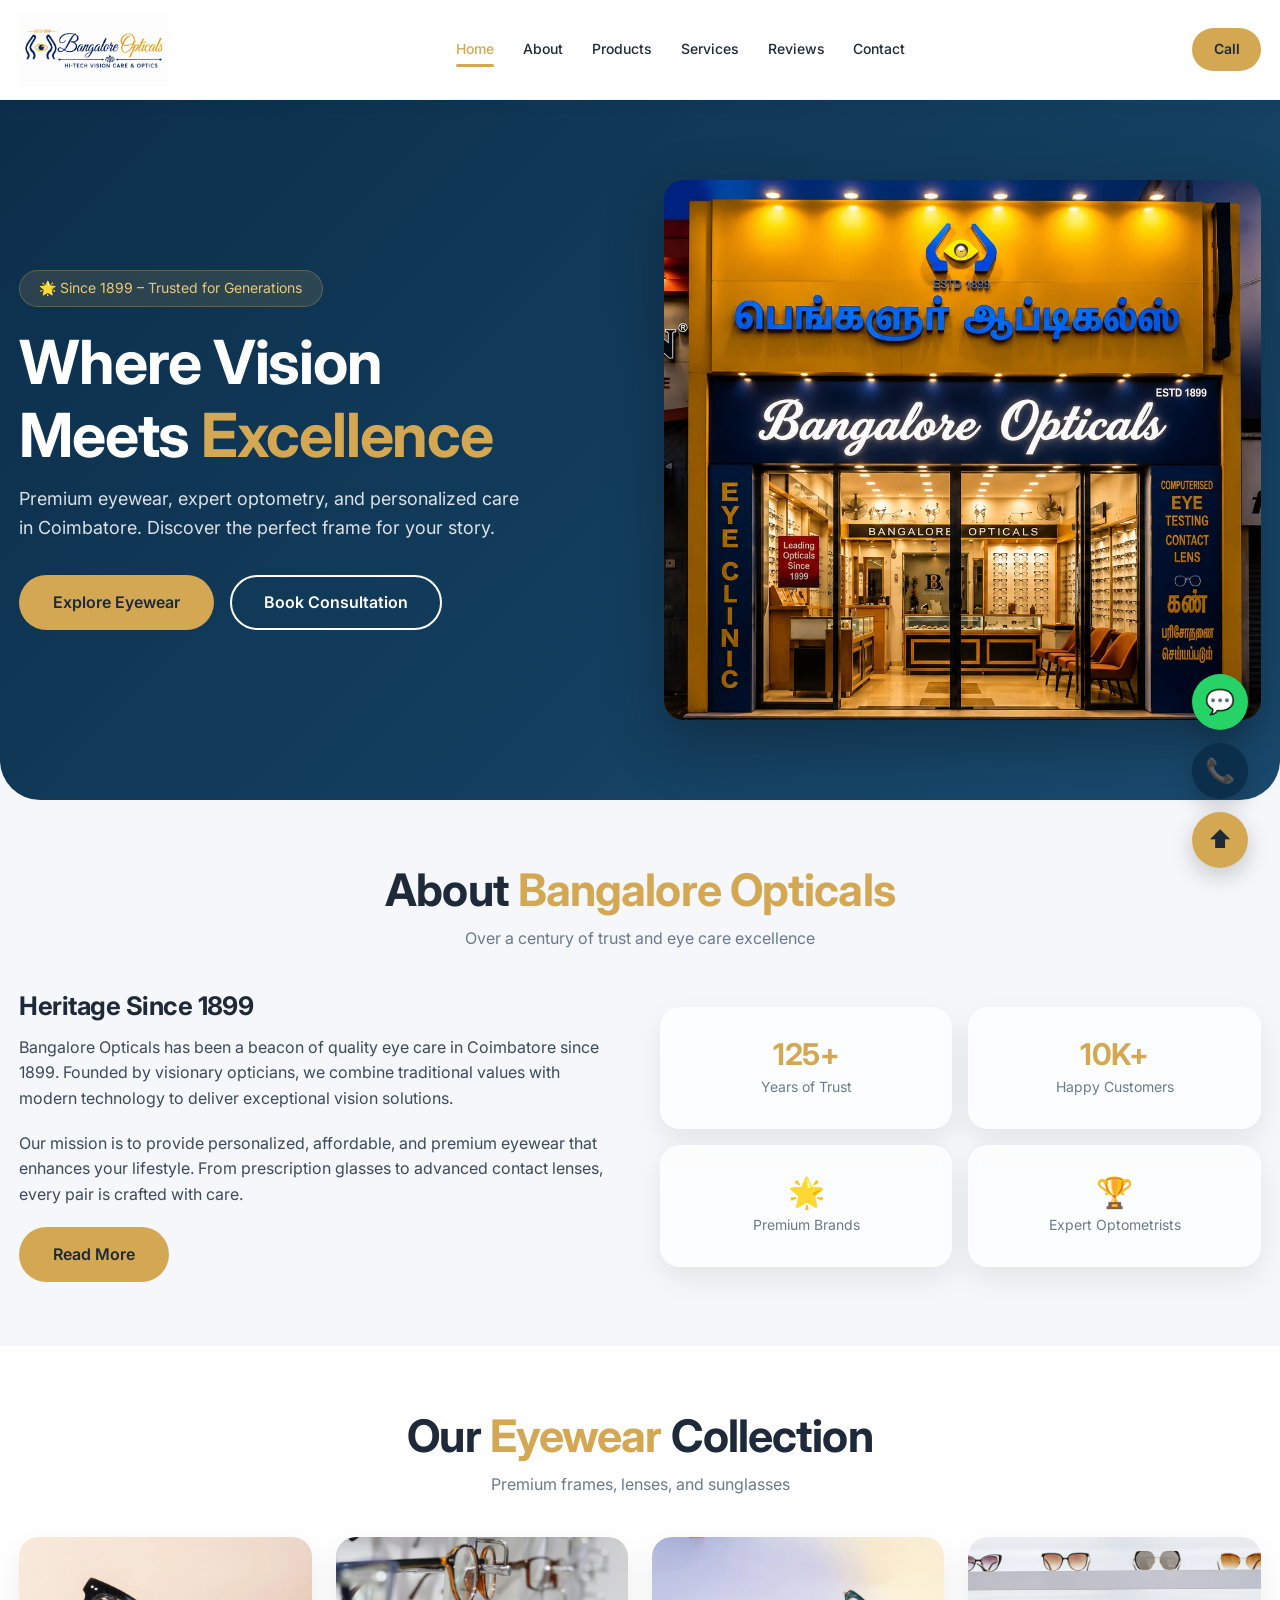
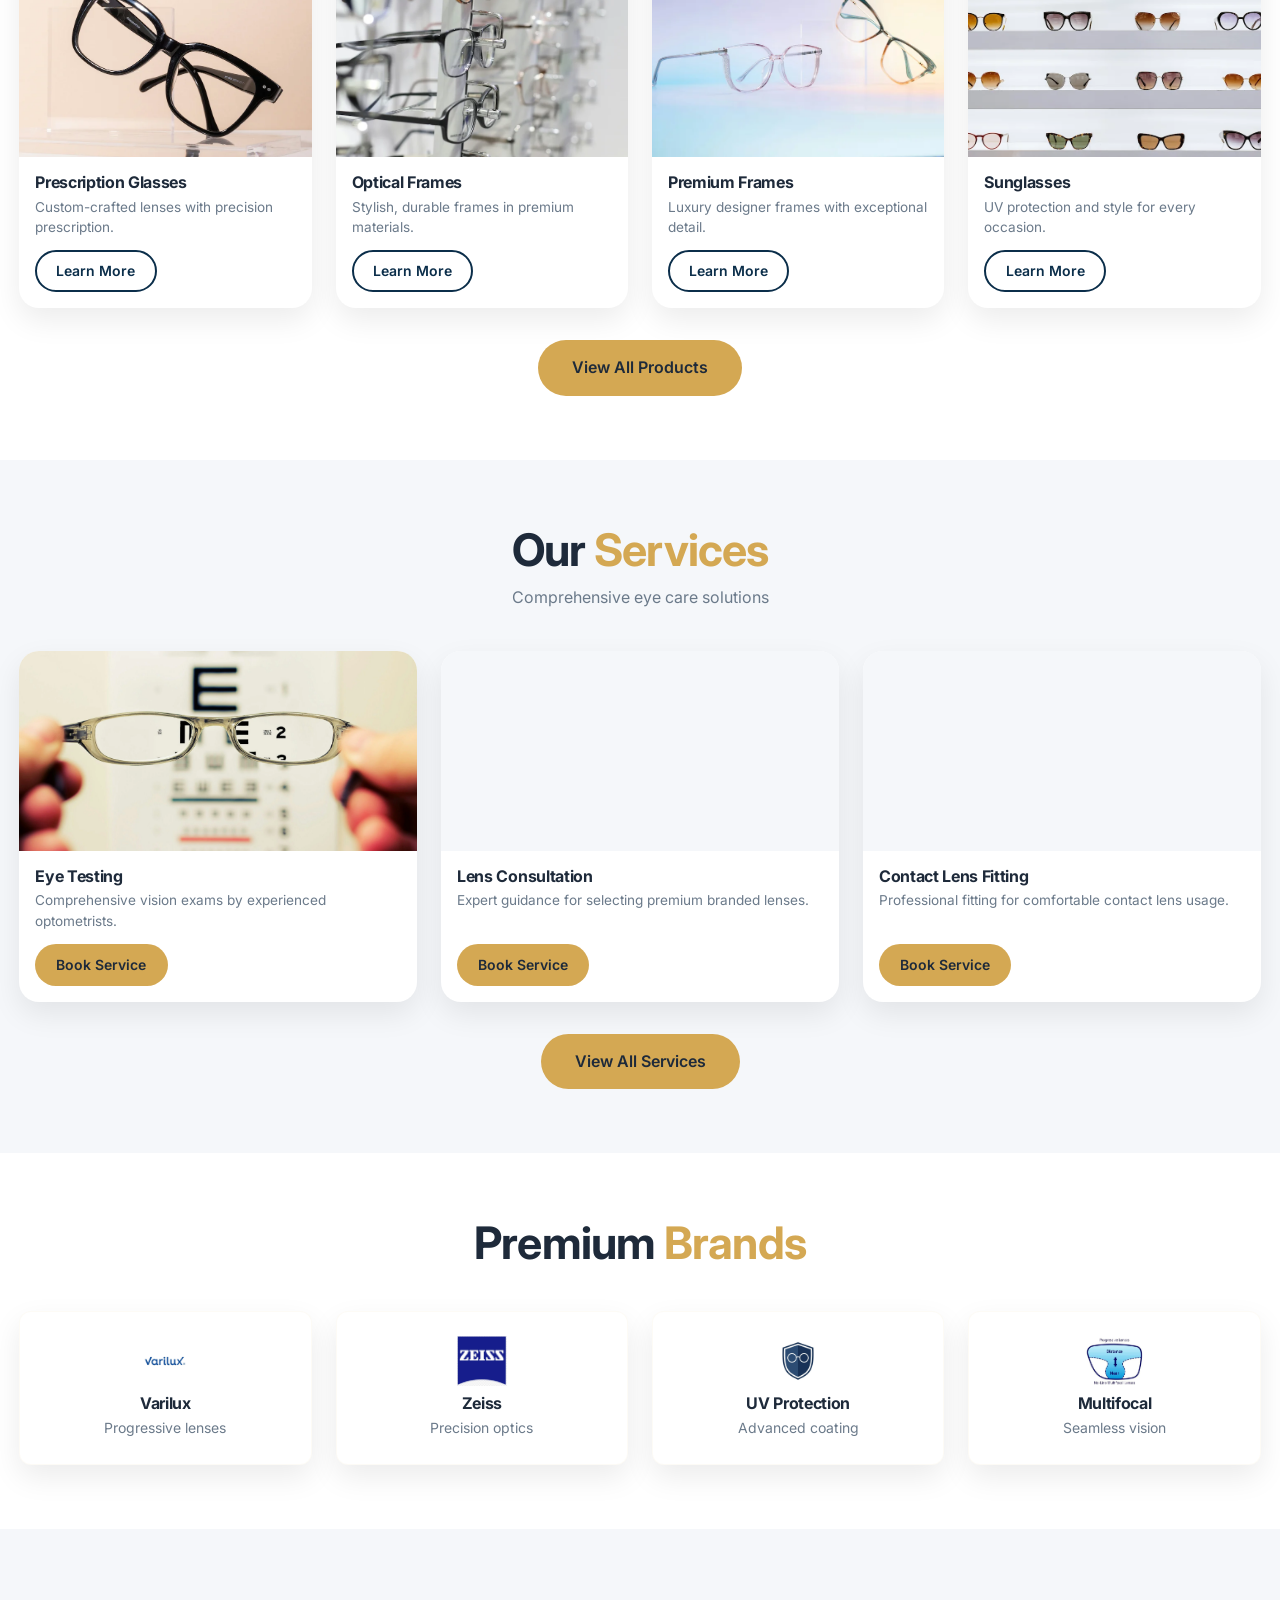
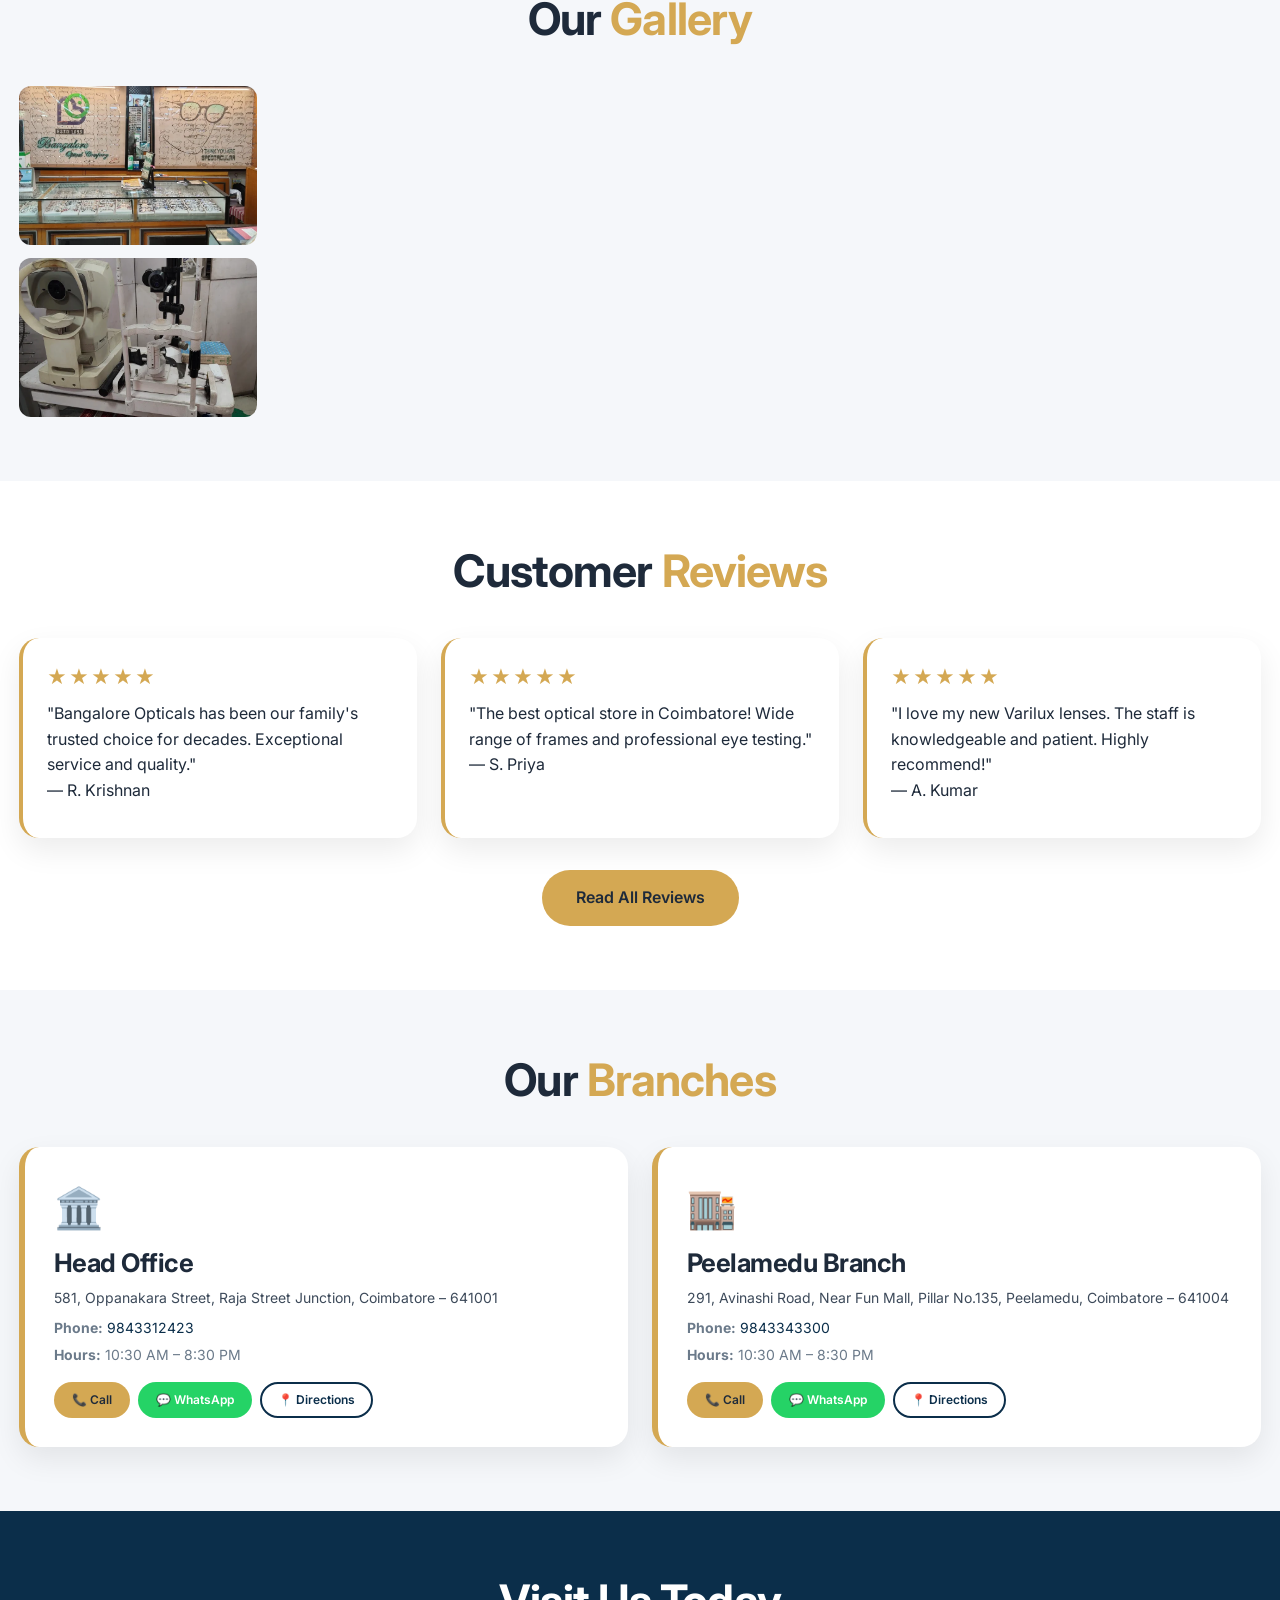
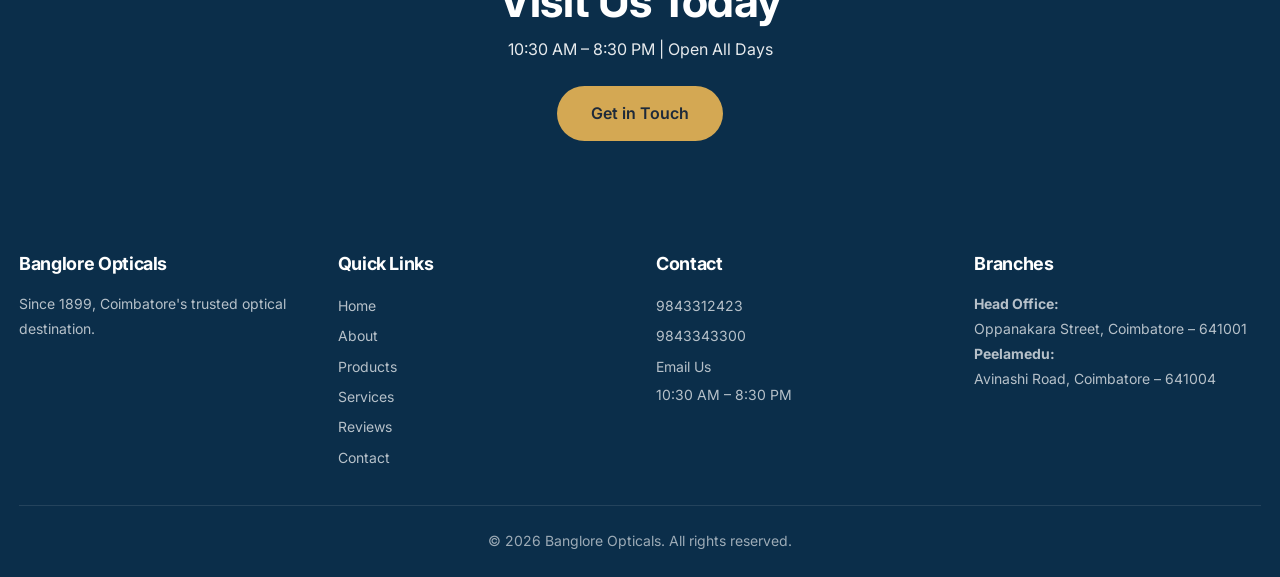
==== index.html @ 602ca39e "Initial Bangalore Opticals Website" ====
<!DOCTYPE html>
<html lang="en">
<head>
    <meta charset="UTF-8">
    <meta name="viewport" content="width=device-width, initial-scale=1.0">
    <title>Bangalore Opticals – Since 1899 | Premium Eyewear Coimbatore</title>
    <meta name="description" content="Bangalore Opticals, Coimbatore's trusted optical shop since 1899. Premium eyewear, prescription glasses, contact lenses, and expert eye care services.">
    <meta name="keywords" content="Bangalore Opticals, Coimbatore, optical shop, eyewear, prescription glasses, contact lenses, eye testing">
    <link rel="canonical" href="https://bangaloreopticals.com/">
    
    <meta property="og:title" content="Bangalore Opticals – Since 1899 | Premium Eyewear Coimbatore">
    <meta property="og:description" content="Trusted since 1899. Premium eyewear, expert eye care, and personalized service in Coimbatore.">
    <meta property="og:type" content="website">
    <meta property="og:url" content="https://bangaloreopticals.com/">
    <meta property="og:image" content="assets/images/hero/hero-banner.webp">
    
    <meta name="twitter:card" content="summary_large_image">
    <meta name="twitter:title" content="Bangalore Opticals – Since 1899">
    <meta name="twitter:description" content="Premium eyewear and eye care in Coimbatore since 1899.">
    <meta name="twitter:image" content="assets/images/hero/hero-banner.webp">
    
    <link rel="icon" href="favicon.ico">
    <link rel="apple-touch-icon" href="assets/images/favicon/apple-touch-icon.png">
    <link rel="manifest" href="manifest.json">
    
    <link rel="preconnect" href="https://fonts.googleapis.com">
    <link rel="preconnect" href="https://fonts.gstatic.com" crossorigin>
    <link href="https://fonts.googleapis.com/css2?family=Inter:opsz,wght@14..32,300;14..32,400;14..32,500;14..32,600;14..32,700;14..32,800&display=swap" rel="stylesheet">
    
    <link rel="stylesheet" href="assets/css/style.css">
</head>
<body>
    <div data-component="header"></div>

    <main class="main-content">
        <!-- HERO -->
        <section class="hero" id="home">
            <div class="container">
                <div class="hero-grid">
                    <div class="hero-content">
                        <div class="hero-badge">🌟 Since 1899 – Trusted for Generations</div>
                        <h1>Where Vision <br>Meets <span class="highlight">Excellence</span></h1>
                        <p>Premium eyewear, expert optometry, and personalized care in Coimbatore. Discover the perfect frame for your story.</p>
                        <div class="hero-buttons">
                            <a href="products.html" class="btn btn-accent">Explore Eyewear</a>
                            <a href="contact.html" class="btn btn-outline-light">Book Consultation</a>
                        </div>
                    </div>
                    <div class="hero-image">
                        <img src="assets/images/hero/hero-banner.webp" alt="Bangalore Opticals premium eyewear showroom" loading="lazy" width="600" height="400" decoding="async">
                    </div>
                </div>
            </div>
        </section>

        <!-- ABOUT -->
        <section class="section" id="about">
            <div class="container">
                <div class="section-title">
                    <h2>About <span>Bangalore Opticals</span></h2>
                    <p>Over a century of trust and eye care excellence</p>
                </div>
                <div class="about-grid">
                    <div class="about-content">
                        <h3>Heritage Since 1899</h3>
                        <p>Bangalore Opticals has been a beacon of quality eye care in Coimbatore since 1899. Founded by visionary opticians, we combine traditional values with modern technology to deliver exceptional vision solutions.</p>
                        <p>Our mission is to provide personalized, affordable, and premium eyewear that enhances your lifestyle. From prescription glasses to advanced contact lenses, every pair is crafted with care.</p>
                        <a href="about.html" class="btn btn-accent">Read More</a>
                    </div>
                    <div class="stats-grid">
                        <div class="stat-card"><h3>125+</h3><p>Years of Trust</p></div>
                        <div class="stat-card"><h3>10K+</h3><p>Happy Customers</p></div>
                        <div class="stat-card"><h3>🌟</h3><p>Premium Brands</p></div>
                        <div class="stat-card"><h3>🏆</h3><p>Expert Optometrists</p></div>
                    </div>
                </div>
            </div>
        </section>

        <!-- PRODUCTS - 4 FEATURED -->
        <section class="section" id="products" style="background: var(--white);">
            <div class="container">
                <div class="section-title">
                    <h2>Our <span>Eyewear</span> Collection</h2>
                    <p>Premium frames, lenses, and sunglasses</p>
                </div>
                
                <div class="product-grid-home">
                    <div class="product-card-home">
                        <div class="product-image-wrapper-home">
                            <img src="assets/images/products/prescription-glasses.webp" alt="Prescription glasses" loading="lazy" decoding="async">
                        </div>
                        <div class="product-info-home">
                            <h4>Prescription Glasses</h4>
                            <p>Custom-crafted lenses with precision prescription.</p>
                            <a href="products.html" class="btn btn-outline btn-sm">Learn More</a>
                        </div>
                    </div>
                    
                    <div class="product-card-home">
                        <div class="product-image-wrapper-home">
                            <img src="assets/images/products/optical-frames.webp" alt="Optical frames" loading="lazy" decoding="async">
                        </div>
                        <div class="product-info-home">
                            <h4>Optical Frames</h4>
                            <p>Stylish, durable frames in premium materials.</p>
                            <a href="products.html" class="btn btn-outline btn-sm">Learn More</a>
                        </div>
                    </div>
                    
                    <div class="product-card-home">
                        <div class="product-image-wrapper-home">
                            <img src="assets/images/products/premium-frames.webp" alt="Premium frames" loading="lazy" decoding="async">
                        </div>
                        <div class="product-info-home">
                            <h4>Premium Frames</h4>
                            <p>Luxury designer frames with exceptional detail.</p>
                            <a href="products.html" class="btn btn-outline btn-sm">Learn More</a>
                        </div>
                    </div>
                    
                    <div class="product-card-home">
                        <div class="product-image-wrapper-home">
                            <img src="assets/images/products/sunglasses.webp" alt="Sunglasses" loading="lazy" decoding="async">
                        </div>
                        <div class="product-info-home">
                            <h4>Sunglasses</h4>
                            <p>UV protection and style for every occasion.</p>
                            <a href="products.html" class="btn btn-outline btn-sm">Learn More</a>
                        </div>
                    </div>
                </div>
                
                <div class="text-center" style="margin-top: 2rem;">
                    <a href="products.html" class="btn btn-accent">View All Products</a>
                </div>
            </div>
        </section>

        <!-- SERVICES - 3 FEATURED -->
        <section class="section" id="services">
            <div class="container">
                <div class="section-title">
                    <h2>Our <span>Services</span></h2>
                    <p>Comprehensive eye care solutions</p>
                </div>
                
                <div class="service-grid-home">
                    <div class="service-card-home">
                        <div class="service-image-wrapper-home">
                            <img src="assets/images/services/eye-testing.webp" alt="Eye testing" loading="lazy" decoding="async">
                        </div>
                        <div class="service-info-home">
                            <h4>Eye Testing</h4>
                            <p>Comprehensive vision exams by experienced optometrists.</p>
                            <a href="services.html" class="btn btn-accent btn-sm">Book Service</a>
                        </div>
                    </div>
                    
                    <div class="service-card-home">
                        <div class="service-image-wrapper-home">
                            <img src="assets/images/services/lens-consultation.webp" alt="Lens consultation" loading="lazy" decoding="async">
                        </div>
                        <div class="service-info-home">
                            <h4>Lens Consultation</h4>
                            <p>Expert guidance for selecting premium branded lenses.</p>
                            <a href="services.html" class="btn btn-accent btn-sm">Book Service</a>
                        </div>
                    </div>
                    
                    <div class="service-card-home">
                        <div class="service-image-wrapper-home">
                            <img src="assets/images/services/contact-lens-fitting.webp" alt="Contact lens fitting" loading="lazy" decoding="async">
                        </div>
                        <div class="service-info-home">
                            <h4>Contact Lens Fitting</h4>
                            <p>Professional fitting for comfortable contact lens usage.</p>
                            <a href="services.html" class="btn btn-accent btn-sm">Book Service</a>
                        </div>
                    </div>
                </div>
                
                <div class="text-center" style="margin-top: 2rem;">
                    <a href="services.html" class="btn btn-accent">View All Services</a>
                </div>
            </div>
        </section>

        <!-- BRANDS -->
        <section class="section" style="background: var(--white);">
            <div class="container">
                <div class="section-title">
                    <h2>Premium <span>Brands</span></h2>
                </div>
                <div class="brands-grid-home">
                    <div class="brand-card-home">
                        <div class="brand-logo-wrapper-home">
                            <img src="assets/images/brands/varilux.webp" alt="Varilux" loading="lazy" decoding="async">
                        </div>
                        <h4>Varilux</h4>
                        <p>Progressive lenses</p>
                    </div>
                    <div class="brand-card-home">
                        <div class="brand-logo-wrapper-home">
                            <img src="assets/images/brands/zeiss.webp" alt="Zeiss" loading="lazy" decoding="async">
                        </div>
                        <h4>Zeiss</h4>
                        <p>Precision optics</p>
                    </div>
                    <div class="brand-card-home">
                        <div class="brand-logo-wrapper-home">
                            <img src="assets/images/brands/uv-protect.webp" alt="UV Protection" loading="lazy" decoding="async">
                        </div>
                        <h4>UV Protection</h4>
                        <p>Advanced coating</p>
                    </div>
                    <div class="brand-card-home">
                        <div class="brand-logo-wrapper-home">
                            <img src="assets/images/brands/multifocal.webp" alt="Multifocal" loading="lazy" decoding="async">
                        </div>
                        <h4>Multifocal</h4>
                        <p>Seamless vision</p>
                    </div>
                </div>
            </div>
        </section>

        <!-- GALLERY -->
        <section class="section">
            <div class="container">
                <div class="section-title">
                    <h2>Our <span>Gallery</span></h2>
                </div>
                <div class="gallery-grid">
                    <div class="gallery-image-wrapper">
                        <img src="assets/images/gallery/gallery-01.webp" alt="Showroom" loading="lazy" decoding="async">
                    </div>
                    <div class="gallery-image-wrapper">
                        <img src="assets/images/gallery/gallery-02.webp" alt="Eyewear collection" loading="lazy" decoding="async">
                    </div>
                    <div class="gallery-image-wrapper">
                        <img src="assets/images/gallery/gallery-03.webp" alt="Premium frames" loading="lazy" decoding="async">
                    </div>
                    <div class="gallery-image-wrapper">
                        <img src="assets/images/gallery/gallery-04.webp" alt="Sunglasses" loading="lazy" decoding="async">
                    </div>
                    <div class="gallery-image-wrapper">
                        <img src="assets/images/gallery/gallery-05.webp" alt="Optical shop interior" loading="lazy" decoding="async">
                    </div>
                    <div class="gallery-image-wrapper">
                        <img src="assets/images/gallery/gallery-06.webp" alt="Eye testing equipment" loading="lazy" decoding="async">
                    </div>
                </div>
            </div>
        </section>

        <!-- TESTIMONIALS -->
        <section class="section" id="testimonials" style="background: var(--white);">
            <div class="container">
                <div class="section-title">
                    <h2>Customer <span>Reviews</span></h2>
                </div>
                <div class="testimonial-grid">
                    <div class="testimonial-card">
                        <div class="stars">★★★★★</div>
                        <p>"Bangalore Opticals has been our family's trusted choice for decades. Exceptional service and quality."</p>
                        <p class="testimonial-author">— R. Krishnan</p>
                    </div>
                    <div class="testimonial-card">
                        <div class="stars">★★★★★</div>
                        <p>"The best optical store in Coimbatore! Wide range of frames and professional eye testing."</p>
                        <p class="testimonial-author">— S. Priya</p>
                    </div>
                    <div class="testimonial-card">
                        <div class="stars">★★★★★</div>
                        <p>"I love my new Varilux lenses. The staff is knowledgeable and patient. Highly recommend!"</p>
                        <p class="testimonial-author">— A. Kumar</p>
                    </div>
                </div>
                <div class="text-center" style="margin-top: 2rem;">
                    <a href="testimonials.html" class="btn btn-accent">Read All Reviews</a>
                </div>
            </div>
        </section>

        <!-- BRANCHES -->
        <section class="section" id="contact">
            <div class="container">
                <div class="section-title">
                    <h2>Our <span>Branches</span></h2>
                </div>
                <div class="branch-grid">
                    <div class="branch-card">
                        <div class="branch-icon">🏛️</div>
                        <h3>Head Office</h3>
                        <p class="address">581, Oppanakara Street, Raja Street Junction, Coimbatore – 641001</p>
                        <p class="phone"><strong>Phone:</strong> <a href="tel:9843312423">9843312423</a></p>
                        <p class="hours"><strong>Hours:</strong> 10:30 AM – 8:30 PM</p>
                        <div class="branch-actions">
                            <a href="tel:9843312423" class="btn btn-sm btn-accent">📞 Call</a>
                            <a href="https://wa.me/919843312423" target="_blank" rel="noopener" class="btn btn-sm" style="background:#25D366; color:white;">💬 WhatsApp</a>
                            <a href="#" class="btn btn-sm btn-outline">📍 Directions</a>
                        </div>
                    </div>
                    <div class="branch-card">
                        <div class="branch-icon">🏬</div>
                        <h3>Peelamedu Branch</h3>
                        <p class="address">291, Avinashi Road, Near Fun Mall, Pillar No.135, Peelamedu, Coimbatore – 641004</p>
                        <p class="phone"><strong>Phone:</strong> <a href="tel:9843343300">9843343300</a></p>
                        <p class="hours"><strong>Hours:</strong> 10:30 AM – 8:30 PM</p>
                        <div class="branch-actions">
                            <a href="tel:9843343300" class="btn btn-sm btn-accent">📞 Call</a>
                            <a href="https://wa.me/919843343300" target="_blank" rel="noopener" class="btn btn-sm" style="background:#25D366; color:white;">💬 WhatsApp</a>
                            <a href="#" class="btn btn-sm btn-outline">📍 Directions</a>
                        </div>
                    </div>
                </div>
            </div>
        </section>

        <!-- CTA -->
        <section class="section" style="background: var(--primary); color: var(--white);">
            <div class="container text-center">
                <h2 style="color: var(--white);">Visit Us Today</h2>
                <p style="color: rgba(255, 255, 255, 0.9); margin-bottom: 1.5rem;">10:30 AM – 8:30 PM | Open All Days</p>
                <a href="contact.html" class="btn btn-accent">Get in Touch</a>
            </div>
        </section>
    </main>

    <div data-component="footer"></div>
    <div data-component="floating-buttons"></div>

    <script src="assets/js/components.js"></script>
    <script src="assets/js/main.js"></script>
    
    <script type="application/ld+json">
    {
        "@context": "https://schema.org",
        "@type": "LocalBusiness",
        "name": "Bangalore Opticals",
        "image": "assets/images/logo/logo.png",
        "telephone": "+919843312423",
        "email": "newbangaloreopticals@gmail.com",
        "address": {
            "@type": "PostalAddress",
            "streetAddress": "581, Oppanakara Street, Raja Street Junction",
            "addressLocality": "Coimbatore",
            "addressRegion": "Tamil Nadu",
            "postalCode": "641001",
            "addressCountry": "IN"
        },
        "openingHours": "Mo-Su 10:30-20:30",
        "priceRange": "₹₹",
        "foundingDate": "1899"
    }
    </script>
</body>
</html>
---- assets/css/style.css ----
/* ========================================
   MAIN STYLESHEET - BANGALORE OPTICALS
   ======================================== */

/* ========================================
   ROOT VARIABLES
   ======================================== */

:root {
    --primary: #0b2e4a;
    --primary-light: #1a4a6e;
    --accent: #d4a853;
    --accent-light: #e8c97a;
    --white: #ffffff;
    --light: #f5f7fa;
    --gray-light: #e8eaed;
    --gray: #6b7a8a;
    --gray-dark: #3d4a5a;
    --dark: #1e2a3a;
    --shadow: 0 12px 30px rgba(0, 0, 0, 0.08);
    --shadow-lg: 0 20px 60px rgba(0, 0, 0, 0.12);
    --radius: 20px;
    --radius-sm: 12px;
    --transition: 0.3s cubic-bezier(0.25, 0.46, 0.45, 0.94);
    --font: 'Inter', -apple-system, BlinkMacSystemFont, sans-serif;
}

/* ========================================
   RESET
   ======================================== */

* {
    margin: 0;
    padding: 0;
    box-sizing: border-box;
}

html {
    scroll-behavior: smooth;
    scroll-padding-top: 100px;
}

body {
    font-family: var(--font);
    background: var(--light);
    color: var(--dark);
    line-height: 1.6;
    min-height: 100vh;
    display: flex;
    flex-direction: column;
}

img {
    display: block;
    max-width: 100%;
    height: auto;
}

a {
    text-decoration: none;
    color: inherit;
    transition: var(--transition);
}

ul {
    list-style: none;
}

button {
    cursor: pointer;
    font: inherit;
    border: none;
    background: none;
}

.container {
    max-width: 1280px;
    margin: 0 auto;
    padding: 0 1.2rem;
    width: 100%;
}

.section {
    padding: 4rem 0;
}

.text-center {
    text-align: center;
}

/* ========================================
   TYPOGRAPHY
   ======================================== */

h1, h2, h3, h4 {
    font-weight: 700;
    line-height: 1.2;
    letter-spacing: -0.02em;
}

h1 {
    font-size: clamp(2.2rem, 8vw, 3.8rem);
}

h2 {
    font-size: clamp(1.8rem, 5vw, 2.8rem);
    margin-bottom: 0.5rem;
}

h3 {
    font-size: clamp(1.2rem, 3vw, 1.6rem);
}

.section-title {
    text-align: center;
    margin-bottom: 2.5rem;
}

.section-title h2 span {
    color: var(--accent);
}

.section-title p {
    color: var(--gray);
    max-width: 600px;
    margin: 0 auto;
}

/* ========================================
   BUTTONS
   ======================================== */

.btn {
    display: inline-flex;
    align-items: center;
    justify-content: center;
    padding: 0.8rem 2rem;
    border-radius: 9999px;
    font-weight: 600;
    font-size: 1rem;
    transition: var(--transition);
    border: 2px solid transparent;
    cursor: pointer;
    text-align: center;
    min-height: 48px;
    position: relative;
    overflow: hidden;
}

.btn-accent {
    background: var(--accent);
    color: var(--dark);
}

.btn-accent:hover {
    background: var(--accent-light);
    transform: translateY(-2px);
    box-shadow: 0 8px 30px rgba(212, 168, 83, 0.3);
}

.btn-outline {
    background: transparent;
    border-color: var(--primary);
    color: var(--primary);
}

.btn-outline:hover {
    background: var(--primary);
    color: var(--white);
    transform: translateY(-2px);
}

.btn-outline-light {
    background: transparent;
    border-color: var(--white);
    color: var(--white);
}

.btn-outline-light:hover {
    background: var(--white);
    color: var(--primary);
    transform: translateY(-2px);
}

.btn-sm {
    padding: 0.5rem 1.2rem;
    font-size: 0.875rem;
    min-height: 40px;
}

.btn-lg {
    padding: 0.8rem 2.5rem;
    font-size: 1.1rem;
    min-height: 52px;
}

/* ========================================
   HEADER - INCREASED LOGO SIZE
   ======================================== */

.header {
    position: sticky;
    top: 0;
    z-index: 1000;
    background: rgba(255, 255, 255, 0.95);
    backdrop-filter: blur(12px);
    -webkit-backdrop-filter: blur(12px);
    box-shadow: 0 1px 20px rgba(0, 0, 0, 0.04);
    border-bottom: 1px solid rgba(0, 0, 0, 0.04);
    height: 100px;
    transition: var(--transition);
}

.header .container {
    display: flex;
    align-items: center;
    justify-content: space-between;
    height: 100%;
    max-width: 1280px;
    margin: 0 auto;
    padding: 0 1.2rem;
    width: 100%;
}

/* Logo - Increased size */
.logo {
    display: flex;
    align-items: center;
    flex-shrink: 0;
    min-width: 140px;
}

.logo img {
    height: 75px;
    width: auto;
    display: block;
    object-fit: contain;
    max-height: 75px;
}

.logo span {
    display: none !important;
}

/* Desktop Navigation */
.nav {
    display: flex;
    align-items: center;
    justify-content: center;
    gap: 1.8rem;
    flex: 1;
}

.nav a {
    font-weight: 500;
    font-size: 0.875rem;
    color: var(--dark);
    position: relative;
    padding: 0.25rem 0;
    text-decoration: none;
    transition: var(--transition);
}

.nav a::after {
    content: '';
    position: absolute;
    bottom: -2px;
    left: 0;
    width: 0;
    height: 2.5px;
    background: var(--accent);
    transition: var(--transition);
    border-radius: 9999px;
}

.nav a:hover::after,
.nav a.active::after {
    width: 100%;
}

.nav a:hover,
.nav a.active {
    color: var(--accent);
}

.nav-actions {
    display: flex;
    align-items: center;
    gap: 0.8rem;
    flex-shrink: 0;
}

.hamburger {
    display: none;
    flex-direction: column;
    gap: 5px;
    padding: 0.4rem;
    cursor: pointer;
    background: none;
    border: none;
}

.hamburger span {
    display: block;
    width: 28px;
    height: 2.5px;
    background: var(--dark);
    border-radius: 9999px;
    transition: var(--transition);
    transform-origin: center;
}

.hamburger.active span:nth-child(1) {
    transform: rotate(45deg) translate(5px, 5px);
}

.hamburger.active span:nth-child(2) {
    opacity: 0;
    transform: scaleX(0);
}

.hamburger.active span:nth-child(3) {
    transform: rotate(-45deg) translate(5px, -5px);
}

.mobile-menu {
    display: none;
    flex-direction: column;
    gap: 1rem;
    padding: 1.5rem;
    background: var(--white);
    border-radius: var(--radius-sm);
    box-shadow: var(--shadow);
    position: absolute;
    top: 104px;
    left: 1.2rem;
    right: 1.2rem;
    z-index: 1000;
}

.mobile-menu.open {
    display: flex;
    animation: slideDown 0.3s ease;
}

.mobile-menu a {
    padding: 0.5rem 0;
    font-weight: 500;
    color: var(--dark);
    border-bottom: 1px solid var(--gray-light);
    text-decoration: none;
}

.mobile-menu a:last-child {
    border-bottom: none;
}

.mobile-menu a:hover,
.mobile-menu a.active {
    color: var(--accent);
    padding-left: 0.5rem;
}

@keyframes slideDown {
    from {
        opacity: 0;
        transform: translateY(-10px);
    }
    to {
        opacity: 1;
        transform: translateY(0);
    }
}

/* ========================================
   HERO
   ======================================== */

.hero {
    background: linear-gradient(135deg, var(--primary) 0%, var(--primary-light) 100%);
    color: var(--white);
    padding: 5rem 0;
    border-radius: 0 0 40px 40px;
}

.hero-grid {
    display: grid;
    grid-template-columns: 1fr 1fr;
    gap: 3rem;
    align-items: center;
}

.hero-content h1 {
    color: var(--white);
    margin-bottom: 0.8rem;
}

.hero-content .highlight {
    color: var(--accent);
}

.hero-content p {
    color: rgba(255, 255, 255, 0.85);
    font-size: 1.125rem;
    max-width: 500px;
    margin-bottom: 2rem;
}

.hero-badge {
    display: inline-block;
    background: rgba(212, 168, 83, 0.15);
    padding: 0.4rem 1.2rem;
    border-radius: 9999px;
    font-size: 0.875rem;
    border: 1px solid rgba(212, 168, 83, 0.3);
    color: var(--accent-light);
    margin-bottom: 1.2rem;
}

.hero-buttons {
    display: flex;
    gap: 1rem;
    flex-wrap: wrap;
}

.hero-image {
    width: 100%;
    height: clamp(320px, 60vh, 650px);
    border-radius: var(--radius);
    overflow: hidden;
    box-shadow: 0 20px 60px rgba(0, 0, 0, 0.3);
}

.hero-image img {
    width: 100%;
    height: 100%;
    object-fit: cover;
    display: block;
}

/* ========================================
   ABOUT
   ======================================== */

.about-grid {
    display: grid;
    grid-template-columns: 1fr 1fr;
    gap: 2.5rem;
    align-items: center;
}

.about-content h3 {
    margin-bottom: 0.8rem;
}

.about-content p {
    margin-bottom: 1.2rem;
    color: var(--gray-dark);
}

.stats-grid {
    display: grid;
    grid-template-columns: 1fr 1fr;
    gap: 1rem;
}

.stat-card {
    background: rgba(255, 255, 255, 0.7);
    backdrop-filter: blur(8px);
    -webkit-backdrop-filter: blur(8px);
    border-radius: var(--radius);
    padding: 1.8rem;
    text-align: center;
    box-shadow: var(--shadow);
    border: 1px solid rgba(255, 255, 255, 0.2);
    transition: var(--transition);
}

.stat-card:hover {
    transform: translateY(-4px);
}

.stat-card h3 {
    color: var(--accent);
    font-size: 1.875rem;
    margin-bottom: 0.25rem;
}

.stat-card p {
    color: var(--gray);
    font-size: 0.875rem;
    margin: 0;
}

/* ========================================
   GLASS CARD
   ======================================== */

.glass-card {
    background: rgba(255, 255, 255, 0.7);
    backdrop-filter: blur(8px);
    -webkit-backdrop-filter: blur(8px);
    border-radius: var(--radius);
    padding: 1.8rem;
    box-shadow: var(--shadow);
    border: 1px solid rgba(255, 255, 255, 0.2);
    transition: var(--transition);
}

.glass-card:hover {
    transform: translateY(-6px);
    box-shadow: 0 20px 40px rgba(0, 0, 0, 0.08);
}

.glass-card p {
    color: var(--gray-dark);
    margin: 0;
}

/* ========================================
   GRID
   ======================================== */

.grid-2 {
    display: grid;
    grid-template-columns: repeat(2, 1fr);
    gap: 2rem;
}

.grid-3 {
    display: grid;
    grid-template-columns: repeat(3, 1fr);
    gap: 2rem;
}

.grid-4 {
    display: grid;
    grid-template-columns: repeat(4, 1fr);
    gap: 1.8rem;
}

/* ========================================
   HOME PAGE - PRODUCTS & SERVICES
   ======================================== */

/* Product Grid Home - 4 Products */
.product-grid-home {
    display: grid;
    grid-template-columns: repeat(4, 1fr);
    gap: 1.5rem;
}

.product-card-home {
    background: var(--white);
    border-radius: var(--radius);
    overflow: hidden;
    box-shadow: var(--shadow);
    transition: var(--transition);
    display: flex;
    flex-direction: column;
}

.product-card-home:hover {
    transform: translateY(-6px);
    box-shadow: var(--shadow-lg);
}

.product-image-wrapper-home {
    width: 100%;
    height: 220px;
    overflow: hidden;
    background: #f8f9fa;
}

.product-image-wrapper-home img {
    width: 100%;
    height: 100%;
    object-fit: cover;
    display: block;
    transition: transform 0.4s ease;
}

.product-card-home:hover .product-image-wrapper-home img {
    transform: scale(1.05);
}

.product-info-home {
    padding: 1rem;
    flex: 1;
    display: flex;
    flex-direction: column;
}

.product-info-home h4 {
    font-size: 1rem;
    margin-bottom: 0.25rem;
    color: var(--dark);
}

.product-info-home p {
    color: var(--gray);
    font-size: 0.85rem;
    margin-bottom: 0.8rem;
    flex: 1;
    line-height: 1.5;
}

.product-info-home .btn {
    align-self: flex-start;
}

/* Service Grid Home - 3 Services */
.service-grid-home {
    display: grid;
    grid-template-columns: repeat(3, 1fr);
    gap: 1.5rem;
}

.service-card-home {
    background: var(--white);
    border-radius: var(--radius);
    overflow: hidden;
    box-shadow: var(--shadow);
    transition: var(--transition);
    display: flex;
    flex-direction: column;
}

.service-card-home:hover {
    transform: translateY(-6px);
    box-shadow: var(--shadow-lg);
}

.service-image-wrapper-home {
    width: 100%;
    height: 200px;
    overflow: hidden;
    background: var(--light);
}

.service-image-wrapper-home img {
    width: 100%;
    height: 100%;
    object-fit: cover;
    display: block;
    transition: transform 0.4s ease;
}

.service-card-home:hover .service-image-wrapper-home img {
    transform: scale(1.05);
}

.service-info-home {
    padding: 1rem;
    flex: 1;
    display: flex;
    flex-direction: column;
}

.service-info-home h4 {
    font-size: 1rem;
    margin-bottom: 0.25rem;
    color: var(--dark);
}

.service-info-home p {
    color: var(--gray);
    font-size: 0.85rem;
    margin-bottom: 0.8rem;
    flex: 1;
    line-height: 1.5;
}

.service-info-home .btn {
    align-self: flex-start;
}

/* Brands Grid Home */
.brands-grid-home {
    display: grid;
    grid-template-columns: repeat(4, 1fr);
    gap: 1.5rem;
}

.brand-card-home {
    background: var(--white);
    border-radius: var(--radius-sm);
    padding: 1.5rem;
    text-align: center;
    box-shadow: var(--shadow);
    transition: var(--transition);
    border: 1px solid rgba(212, 168, 83, 0.05);
}

.brand-card-home:hover {
    transform: scale(1.04);
    border-color: var(--accent);
    box-shadow: 0 12px 30px rgba(212, 168, 83, 0.15);
}

.brand-logo-wrapper-home {
    width: 100%;
    height: 50px;
    display: flex;
    align-items: center;
    justify-content: center;
    margin-bottom: 0.5rem;
}

.brand-logo-wrapper-home img {
    height: 100%;
    width: auto;
    max-width: 100%;
    object-fit: contain;
    display: block;
}

.brand-card-home h4 {
    font-size: 1rem;
    margin-bottom: 0.25rem;
}

.brand-card-home p {
    font-size: 0.875rem;
    color: var(--gray);
    margin: 0;
}

/* ========================================
   PRODUCTS PAGE - FULL CATALOGUE
   ======================================== */

.product-grid-full {
    display: grid;
    grid-template-columns: repeat(4, 1fr);
    gap: 1.5rem;
}

.product-card-full {
    background: var(--white);
    border-radius: var(--radius);
    overflow: hidden;
    box-shadow: var(--shadow);
    transition: var(--transition);
    display: flex;
    flex-direction: column;
}

.product-card-full:hover {
    transform: translateY(-6px);
    box-shadow: var(--shadow-lg);
}

.product-image-wrapper-full {
    width: 100%;
    height: 220px;
    overflow: hidden;
    background: #f8f9fa;
}

.product-image-wrapper-full img {
    width: 100%;
    height: 100%;
    object-fit: cover;
    display: block;
    transition: transform 0.4s ease;
}

.product-card-full:hover .product-image-wrapper-full img {
    transform: scale(1.05);
}

.product-info-full {
    padding: 1rem;
    flex: 1;
    display: flex;
    flex-direction: column;
}

.product-info-full h4 {
    font-size: 1rem;
    margin-bottom: 0.25rem;
    color: var(--dark);
}

.product-info-full p {
    color: var(--gray);
    font-size: 0.85rem;
    margin-bottom: 0.8rem;
    flex: 1;
    line-height: 1.5;
}

.product-info-full .btn {
    align-self: flex-start;
}

/* ========================================
   SERVICES PAGE
   ======================================== */

.services-hero {
    background: linear-gradient(135deg, var(--primary) 0%, var(--primary-light) 70%, rgba(11, 46, 74, 0.9) 100%);
    color: var(--white);
    padding: 5rem 0;
    border-radius: 0 0 40px 40px;
    position: relative;
    overflow: hidden;
}

.services-hero-content {
    text-align: center;
    max-width: 800px;
    margin: 0 auto;
    position: relative;
    z-index: 1;
}

.services-hero-badge {
    display: inline-block;
    background: rgba(212, 168, 83, 0.15);
    padding: 0.4rem 1.2rem;
    border-radius: 9999px;
    font-size: 0.875rem;
    border: 1px solid rgba(212, 168, 83, 0.3);
    color: var(--accent-light);
    margin-bottom: 1.2rem;
}

.services-hero h1 {
    color: var(--white);
    font-size: clamp(2.5rem, 6vw, 4rem);
    margin-bottom: 0.8rem;
}

.services-hero h1 span {
    color: var(--accent);
}

.services-hero p {
    color: rgba(255, 255, 255, 0.85);
    font-size: 1.125rem;
    max-width: 600px;
    margin: 0 auto 2rem;
    line-height: 1.8;
}

.services-hero-buttons {
    display: flex;
    gap: 1rem;
    justify-content: center;
    flex-wrap: wrap;
}

.services-gallery-grid {
    display: grid;
    grid-template-columns: repeat(3, 1fr);
    gap: 1rem;
}

.services-gallery-item {
    position: relative;
    border-radius: var(--radius-sm);
    overflow: hidden;
    aspect-ratio: 4/3;
}

.services-gallery-item img {
    width: 100%;
    height: 100%;
    object-fit: cover;
    display: block;
    transition: transform 0.4s ease;
}

.services-gallery-item:hover img {
    transform: scale(1.05);
}

.services-gallery-item .gallery-label {
    position: absolute;
    bottom: 0;
    left: 0;
    right: 0;
    padding: 0.5rem;
    background: linear-gradient(to top, rgba(0,0,0,0.7), transparent);
    color: var(--white);
    font-size: 0.8rem;
    text-align: center;
    font-weight: 500;
}

.services-grid-full {
    display: grid;
    grid-template-columns: repeat(4, 1fr);
    gap: 1.5rem;
}

.service-card-modern {
    background: var(--white);
    border-radius: var(--radius);
    padding: 1.5rem 1rem;
    text-align: center;
    box-shadow: var(--shadow);
    transition: var(--transition);
    border: 1px solid rgba(212, 168, 83, 0.05);
    display: flex;
    flex-direction: column;
    align-items: center;
}

.service-card-modern:hover {
    transform: translateY(-6px);
    box-shadow: var(--shadow-lg);
    border-color: var(--accent);
}

.service-card-modern .service-icon-wrapper {
    width: 60px;
    height: 60px;
    background: rgba(212, 168, 83, 0.1);
    border-radius: 50%;
    display: flex;
    align-items: center;
    justify-content: center;
    margin-bottom: 0.5rem;
}

.service-card-modern .service-icon {
    font-size: 1.8rem;
    line-height: 1;
}

.service-card-modern .service-card-content {
    flex: 1;
    display: flex;
    flex-direction: column;
}

.service-card-modern h4 {
    font-size: 0.9rem;
    margin-bottom: 0.5rem;
    color: var(--dark);
}

.service-card-modern p {
    font-size: 0.8rem;
    color: var(--gray);
    margin-bottom: 0.8rem;
    flex: 1;
    line-height: 1.4;
}

.service-card-modern .btn {
    align-self: center;
    font-size: 0.75rem;
    padding: 0.35rem 1rem;
    min-height: 32px;
}

/* Feature Grid */
.feature-grid {
    display: grid;
    grid-template-columns: repeat(4, 1fr);
    gap: 1.5rem;
}

.feature-card-modern {
    background: var(--white);
    border-radius: var(--radius);
    padding: 1.5rem;
    text-align: center;
    box-shadow: var(--shadow);
    transition: var(--transition);
    border: 1px solid rgba(212, 168, 83, 0.05);
}

.feature-card-modern:hover {
    transform: translateY(-4px);
    box-shadow: var(--shadow-lg);
    border-color: var(--accent);
}

.feature-card-modern .feature-icon {
    font-size: 2rem;
    display: block;
    margin-bottom: 0.5rem;
}

.feature-card-modern h4 {
    font-size: 0.9rem;
    margin-bottom: 0.25rem;
    color: var(--dark);
}

.feature-card-modern p {
    font-size: 0.8rem;
    color: var(--gray);
    margin: 0;
}

/* Process Timeline */
.process-timeline {
    max-width: 700px;
    margin: 0 auto;
    display: flex;
    flex-direction: column;
    align-items: center;
    gap: 0.5rem;
}

.timeline-step {
    display: flex;
    align-items: center;
    gap: 1.5rem;
    background: var(--white);
    padding: 1rem 1.5rem;
    border-radius: var(--radius);
    box-shadow: var(--shadow);
    width: 100%;
    transition: var(--transition);
    border-left: 4px solid var(--accent);
}

.timeline-step:hover {
    transform: translateX(6px);
    box-shadow: var(--shadow-lg);
}

.step-circle {
    width: 40px;
    height: 40px;
    background: var(--accent);
    color: var(--dark);
    border-radius: 50%;
    display: flex;
    align-items: center;
    justify-content: center;
    font-weight: 700;
    font-size: 0.85rem;
    flex-shrink: 0;
}

.timeline-step .step-content h4 {
    font-size: 0.95rem;
    margin-bottom: 0.1rem;
    color: var(--dark);
}

.timeline-step .step-content p {
    font-size: 0.8rem;
    color: var(--gray);
    margin: 0;
}

.timeline-arrow {
    font-size: 1.5rem;
    color: var(--accent);
    font-weight: 700;
}

/* CTA Premium */
.cta-premium {
    background: linear-gradient(135deg, var(--primary) 0%, var(--primary-light) 100%);
    padding: 3rem 0;
    border-radius: 40px 40px 0 0;
    margin-top: 2rem;
}

.cta-content {
    text-align: center;
    max-width: 700px;
    margin: 0 auto;
    color: var(--white);
}

.cta-content h2 {
    color: var(--white);
    font-size: clamp(1.8rem, 4vw, 2.8rem);
    margin-bottom: 0.8rem;
}

.cta-content p {
    color: rgba(255, 255, 255, 0.85);
    margin-bottom: 1.5rem;
    font-size: 1.1rem;
    line-height: 1.8;
}

.cta-buttons {
    display: flex;
    gap: 1rem;
    justify-content: center;
    flex-wrap: wrap;
}

/* ========================================
   BRANCHES
   ======================================== */

.branch-grid {
    display: grid;
    grid-template-columns: repeat(2, 1fr);
    gap: 1.5rem;
}

.branch-card {
    background: var(--white);
    border-radius: var(--radius);
    padding: 1.8rem;
    box-shadow: var(--shadow);
    border-left: 6px solid var(--accent);
    transition: var(--transition);
}

.branch-card:hover {
    transform: translateY(-4px);
    box-shadow: 0 20px 50px rgba(0, 0, 0, 0.1);
}

.branch-icon {
    font-size: 2.5rem;
    margin-bottom: 0.5rem;
}

.branch-card h3 {
    margin-bottom: 0.5rem;
}

.branch-card .address {
    color: var(--gray-dark);
    font-size: 0.875rem;
    margin-bottom: 0.5rem;
}

.branch-card .phone,
.branch-card .hours {
    color: var(--gray);
    font-size: 0.875rem;
    margin-bottom: 0.25rem;
}

.branch-card .phone a {
    color: var(--primary);
}

.branch-card .phone a:hover {
    color: var(--accent);
}

.branch-actions {
    display: flex;
    flex-wrap: wrap;
    gap: 0.5rem;
    margin-top: 1rem;
}

.branch-actions .btn {
    font-size: 0.75rem;
    padding: 0.4rem 1rem;
    min-height: 34px;
}

/* ========================================
   GALLERY
   ======================================== */

.gallery-grid {
    display: grid;
    grid-template-columns: repeat(auto-fit, minmax(200px, 1fr));
    gap: 0.8rem;
}

.gallery-image-wrapper {
    width: 100%;
    aspect-ratio: 3/2;
    overflow: hidden;
    border-radius: var(--radius-sm);
    transition: var(--transition);
}

.gallery-image-wrapper:hover {
    transform: scale(1.04);
}

.gallery-image-wrapper img {
    width: 100%;
    height: 100%;
    object-fit: cover;
    display: block;
}

/* ========================================
   TESTIMONIALS
   ======================================== */

.testimonial-grid {
    display: grid;
    grid-template-columns: repeat(3, 1fr);
    gap: 1.5rem;
}

.testimonial-card {
    background: var(--white);
    border-radius: var(--radius);
    padding: 1.5rem;
    box-shadow: var(--shadow);
    border-left: 4px solid var(--accent);
    transition: var(--transition);
    display: flex;
    flex-direction: column;
    height: 100%;
    min-height: 200px;
}

.testimonial-card:hover {
    transform: translateY(-4px);
    box-shadow: var(--shadow-lg);
}

.testimonial-card .stars {
    color: var(--accent);
    font-size: 1.2rem;
    letter-spacing: 2px;
    margin-bottom: 0.5rem;
}

.testimonial-card .reviewer-name {
    font-size: 1rem;
    font-weight: 600;
    color: var(--dark);
    margin-bottom: 0.5rem;
}

.testimonial-card .review-text {
    color: var(--gray-dark);
    font-size: 0.9rem;
    line-height: 1.6;
    margin-bottom: 0.8rem;
    flex: 1;
    display: -webkit-box;
    -webkit-line-clamp: 6;
    -webkit-box-orient: vertical;
    overflow: hidden;
}

.testimonial-card .review-footer {
    display: flex;
    flex-direction: column;
    gap: 0.2rem;
    margin-top: auto;
    padding-top: 0.5rem;
    border-top: 1px solid var(--gray-light);
}

.testimonial-card .google-badge {
    font-size: 0.8rem;
    color: var(--gray);
    display: flex;
    align-items: center;
    gap: 0.3rem;
}

.testimonial-card .google-badge::before {
    content: 'G';
    display: inline-flex;
    align-items: center;
    justify-content: center;
    background: linear-gradient(135deg, #4285F4, #34A853, #FBBC04, #EA4335);
    color: white;
    font-weight: 700;
    font-size: 0.6rem;
    width: 18px;
    height: 18px;
    border-radius: 4px;
    flex-shrink: 0;
}

.testimonial-card .review-time {
    font-size: 0.75rem;
    color: var(--gray);
}

/* Google Rating Summary */
.google-rating-summary {
    text-align: center;
    margin-top: 3rem;
    padding: 2.5rem;
    background: var(--white);
    border-radius: var(--radius);
    box-shadow: var(--shadow);
    border: 1px solid rgba(212, 168, 83, 0.1);
}

.google-rating-summary .rating-display {
    display: flex;
    align-items: center;
    justify-content: center;
    gap: 0.8rem;
    flex-wrap: wrap;
}

.google-rating-summary .big-stars {
    font-size: 2rem;
    color: var(--accent);
    letter-spacing: 4px;
}

.google-rating-summary .rating-score {
    font-size: 2.5rem;
    font-weight: 700;
    color: var(--dark);
}

.google-rating-summary .rating-label {
    font-size: 1rem;
    color: var(--gray);
    font-weight: 500;
}

.google-rating-summary .rating-description {
    color: var(--gray);
    font-size: 1rem;
    margin: 0.8rem 0 1.5rem;
}

.google-rating-summary .btn {
    min-width: 220px;
}

/* ========================================
   CONTACT
   ======================================== */

.contact-grid {
    display: grid;
    grid-template-columns: 1fr 1fr;
    gap: 2.5rem;
}

.contact-item {
    display: flex;
    align-items: flex-start;
    gap: 1rem;
    margin-bottom: 1.2rem;
    padding: 0.5rem;
    border-radius: var(--radius-sm);
    transition: var(--transition);
}

.contact-item:hover {
    background: rgba(212, 168, 83, 0.05);
}

.contact-icon {
    font-size: 1.5rem;
    flex-shrink: 0;
    margin-top: 2px;
    width: 40px;
    text-align: center;
}

.contact-item h5 {
    font-weight: 600;
    margin-bottom: 2px;
}

.contact-item p {
    color: var(--gray);
    margin: 0;
}

.contact-item a {
    color: var(--primary);
}

.contact-item a:hover {
    color: var(--accent);
}

.contact-form input,
.contact-form textarea,
.contact-form select {
    width: 100%;
    padding: 0.8rem 1.2rem;
    border: 2px solid var(--gray-light);
    border-radius: var(--radius-sm);
    font-size: 1rem;
    margin-bottom: 1rem;
    font-family: inherit;
    transition: var(--transition);
    background: var(--white);
    color: var(--dark);
}

.contact-form input:focus,
.contact-form textarea:focus,
.contact-form select:focus {
    border-color: var(--accent);
    outline: none;
    box-shadow: 0 0 0 4px rgba(212, 168, 83, 0.1);
}

.contact-form textarea {
    resize: vertical;
    min-height: 120px;
}

.contact-form select {
    appearance: auto;
    cursor: pointer;
}

/* ========================================
   FOOTER
   ======================================== */

.footer {
    background: var(--primary);
    color: rgba(255, 255, 255, 0.85);
    padding: 3rem 0 1.5rem;
    margin-top: auto;
}

.footer-grid {
    display: grid;
    grid-template-columns: repeat(auto-fit, minmax(200px, 1fr));
    gap: 2rem;
    margin-bottom: 2rem;
}

.footer h4 {
    color: var(--white);
    font-size: 1.125rem;
    margin-bottom: 1rem;
}

.footer p {
    color: rgba(255, 255, 255, 0.7);
    font-size: 0.875rem;
    line-height: 1.8;
}

.footer a {
    display: block;
    color: rgba(255, 255, 255, 0.7);
    font-size: 0.875rem;
    padding: 0.25rem 0;
    transition: var(--transition);
}

.footer a:hover {
    color: var(--accent);
    padding-left: 0.5rem;
}

.footer-bottom {
    border-top: 1px solid rgba(255, 255, 255, 0.1);
    padding-top: 1.5rem;
    text-align: center;
    font-size: 0.875rem;
    color: rgba(255, 255, 255, 0.6);
}

/* ========================================
   FLOATING BUTTONS
   ======================================== */

.floating {
    position: fixed;
    bottom: 2rem;
    right: 2rem;
    display: flex;
    flex-direction: column;
    gap: 0.8rem;
    z-index: 999;
}

.floating a {
    display: flex;
    align-items: center;
    justify-content: center;
    width: 56px;
    height: 56px;
    border-radius: 50%;
    box-shadow: 0 8px 24px rgba(0, 0, 0, 0.2);
    transition: var(--transition);
    font-size: 1.5rem;
    color: var(--white);
}

.floating a:hover {
    transform: scale(1.1);
}

.floating .wa {
    background: #25D366;
}

.floating .call {
    background: var(--primary);
}

.floating .top {
    background: var(--accent);
    color: var(--dark);
}

/* ========================================
   ANIMATIONS
   ======================================== */

/* Fade Up */
.fade-up {
    opacity: 0;
    transform: translateY(30px);
    transition: all 0.6s cubic-bezier(0.25, 0.46, 0.45, 0.94);
}

.fade-up.visible {
    opacity: 1;
    transform: translateY(0);
}

/* Fade In */
.fade-in {
    opacity: 0;
    transition: opacity 0.6s ease;
}

.fade-in.visible {
    opacity: 1;
}

/* Slide Up */
.slide-up {
    opacity: 0;
    transform: translateY(40px);
    transition: all 0.7s cubic-bezier(0.25, 0.46, 0.45, 0.94);
}

.slide-up.visible {
    opacity: 1;
    transform: translateY(0);
}

/* Section Reveal */
.section-reveal {
    opacity: 0;
    transform: translateY(30px);
    transition: all 0.8s cubic-bezier(0.25, 0.46, 0.45, 0.94);
}

.section-reveal.visible {
    opacity: 1;
    transform: translateY(0);
}

/* Hover Lift */
.hover-lift {
    transition: var(--transition);
}

.hover-lift:hover {
    transform: translateY(-4px);
    box-shadow: var(--shadow-lg);
}

/* ========================================
   RESPONSIVE HEADER - INCREASED LOGO SIZE
   ======================================== */

@media (max-width: 992px) {
    .header {
        height: 95px;
    }
}

@media (max-width: 768px) {
    .header {
        height: 85px;
    }
    
    .logo {
        min-width: 90px;
    }
    
    .logo img {
        height: 65px;
        max-height: 65px;
    }
    
    .nav {
        display: none !important;
    }
    
    .hamburger {
        display: flex !important;
    }
    
    .mobile-menu {
        top: 89px;
    }
    
    .hero {
        padding: 3rem 0;
        border-radius: 0 0 30px 30px;
    }
    
    .hero-grid {
        gap: 1.5rem;
    }
    
    .hero-content h1 {
        font-size: 2.2rem;
    }
    
    .hero-content p {
        font-size: 1rem;
    }
    
    .hero-image {
        height: clamp(250px, 40vh, 350px);
    }
    
    .section {
        padding: 2.5rem 0;
    }
    
    .product-grid-home {
        grid-template-columns: repeat(2, 1fr);
        gap: 1rem;
    }
    
    .product-image-wrapper-home {
        height: 180px;
    }
    
    .product-grid-full {
        grid-template-columns: repeat(2, 1fr);
        gap: 1rem;
    }
    
    .product-image-wrapper-full {
        height: 180px;
    }
    
    .service-grid-home {
        grid-template-columns: 1fr 1fr;
        gap: 1rem;
    }
    
    .service-image-wrapper-home {
        height: 160px;
    }
    
    .services-grid-full {
        grid-template-columns: repeat(2, 1fr);
        gap: 1rem;
    }
    
    .services-gallery-grid {
        grid-template-columns: repeat(2, 1fr);
    }
    
    .brands-grid-home {
        grid-template-columns: repeat(2, 1fr);
        gap: 1rem;
    }
    
    .feature-grid {
        grid-template-columns: 1fr 1fr;
        gap: 1rem;
    }
    
    .services-hero {
        padding: 3rem 0;
        border-radius: 0 0 30px 30px;
    }
    
    .services-hero h1 {
        font-size: 2.2rem;
    }
    
    .cta-premium {
        padding: 2rem 0;
        border-radius: 30px 30px 0 0;
    }
    
    .cta-buttons {
        flex-direction: column;
        align-items: center;
    }
    
    .cta-buttons .btn {
        width: 100%;
        max-width: 300px;
    }
    
    .testimonial-grid {
        grid-template-columns: 1fr;
        gap: 1rem;
    }
    
    .testimonial-card {
        min-height: 180px;
        padding: 1.2rem;
    }
    
    .testimonial-card .review-text {
        -webkit-line-clamp: 8;
    }
    
    .google-rating-summary {
        padding: 1.8rem;
        margin-top: 2rem;
    }
    
    .google-rating-summary .big-stars {
        font-size: 1.6rem;
    }
    
    .google-rating-summary .rating-score {
        font-size: 2rem;
    }
    
    .footer-grid {
        grid-template-columns: 1fr 1fr;
    }
    
    .floating {
        bottom: 1rem;
        right: 1rem;
    }
    
    .floating a {
        width: 48px;
        height: 48px;
        font-size: 1.2rem;
    }
}

@media (max-width: 480px) {
    .header {
        height: 75px;
    }
    
    .logo {
        min-width: 70px;
    }
    
    .logo img {
        height: 55px;
        max-height: 55px;
    }
    
    .mobile-menu {
        top: 79px;
    }
    
    .nav-actions .btn {
        padding: 0.4rem 0.8rem;
        font-size: 0.75rem;
        min-height: 32px;
    }
    
    .container {
        padding: 0 1rem;
    }
    
    .hero {
        padding: 2rem 0;
        border-radius: 0 0 20px 20px;
    }
    
    .hero-content h1 {
        font-size: 1.8rem;
    }
    
    .hero-badge {
        font-size: 0.75rem;
        padding: 0.3rem 0.8rem;
    }
    
    .hero-buttons {
        flex-direction: column;
        align-items: center;
    }
    
    .hero-buttons .btn {
        width: 100%;
        max-width: 280px;
    }
    
    .hero-image {
        height: clamp(200px, 30vh, 280px);
    }
    
    .product-grid-home {
        grid-template-columns: 1fr 1fr;
        gap: 0.8rem;
    }
    
    .product-image-wrapper-home {
        height: 150px;
    }
    
    .product-grid-full {
        grid-template-columns: 1fr 1fr;
        gap: 0.8rem;
    }
    
    .product-image-wrapper-full {
        height: 150px;
    }
    
    .service-grid-home {
        grid-template-columns: 1fr;
        gap: 1rem;
    }
    
    .service-image-wrapper-home {
        height: 180px;
    }
    
    .services-grid-full {
        grid-template-columns: 1fr;
        gap: 1rem;
    }
    
    .services-gallery-grid {
        grid-template-columns: 1fr 1fr;
        gap: 0.5rem;
    }
    
    .brands-grid-home {
        grid-template-columns: 1fr 1fr;
        gap: 0.8rem;
    }
    
    .brand-card-home {
        padding: 1rem;
    }
    
    .feature-grid {
        grid-template-columns: 1fr 1fr;
        gap: 0.8rem;
    }
    
    .feature-card-modern {
        padding: 1rem;
    }
    
    .services-hero {
        padding: 2rem 0;
        border-radius: 0 0 20px 20px;
    }
    
    .services-hero h1 {
        font-size: 1.8rem;
    }
    
    .services-hero p {
        font-size: 1rem;
    }
    
    .services-hero-buttons {
        flex-direction: column;
        align-items: center;
    }
    
    .services-hero-buttons .btn {
        width: 100%;
        max-width: 280px;
    }
    
    .timeline-step {
        padding: 0.8rem 1rem;
        flex-direction: row;
        text-align: left;
    }
    
    .step-circle {
        width: 34px;
        height: 34px;
        font-size: 0.75rem;
    }
    
    .timeline-arrow {
        font-size: 1.2rem;
    }
    
    .cta-premium {
        padding: 1.5rem 0;
        border-radius: 20px 20px 0 0;
    }
    
    .cta-content h2 {
        font-size: 1.5rem;
    }
    
    .cta-content p {
        font-size: 0.95rem;
    }
    
    .btn-lg {
        padding: 0.6rem 1.8rem;
        font-size: 1rem;
        min-height: 46px;
    }
    
    .gallery-grid {
        grid-template-columns: repeat(2, 1fr);
        gap: 0.5rem;
    }
    
    .contact-item {
        padding: 0.25rem;
    }
    
    .branch-card {
        padding: 1.2rem;
    }
    
    .branch-actions {
        flex-direction: column;
    }
    
    .branch-actions .btn {
        width: 100%;
        text-align: center;
    }
    
    .testimonial-card {
        min-height: 160px;
        padding: 1rem;
    }
    
    .testimonial-card .review-text {
        -webkit-line-clamp: 10;
        font-size: 0.85rem;
    }
    
    .testimonial-card .stars {
        font-size: 1rem;
    }
    
    .google-rating-summary {
        padding: 1.2rem;
    }
    
    .google-rating-summary .big-stars {
        font-size: 1.3rem;
    }
    
    .google-rating-summary .rating-score {
        font-size: 1.6rem;
    }
    
    .google-rating-summary .btn {
        min-width: 100%;
        width: 100%;
    }
}

@media (max-width: 380px) {
    .logo img {
        height: 48px;
        max-height: 48px;
    }
    
    .logo {
        min-width: 60px;
    }
    
    .product-grid-home {
        grid-template-columns: 1fr 1fr;
        gap: 0.5rem;
    }
    
    .product-image-wrapper-home {
        height: 130px;
    }
    
    .product-grid-full {
        grid-template-columns: 1fr 1fr;
        gap: 0.5rem;
    }
    
    .product-image-wrapper-full {
        height: 130px;
    }
}

/* ========================================
   PRINT STYLES
   ======================================== */

@media print {
    .header,
    .footer,
    .floating {
        display: none !important;
    }
    
    .hero {
        border-radius: 0 !important;
        padding: 2rem 0 !important;
    }
    
    .section {
        padding: 1rem 0 !important;
        break-inside: avoid;
    }
    
    img {
        max-width: 100% !important;
        height: auto !important;
    }
}
/* ========================================
   BRANCH MAPS - GOOGLE MAPS ADDITION
   ======================================== */

.branch-map {
    margin-top: 24px;
    border-radius: 18px;
    overflow: hidden;
    box-shadow: 0 12px 30px rgba(0, 0, 0, 0.12);
}

.branch-map iframe {
    display: block;
    width: 100%;
    height: 250px;
    border: none;
}

/* Responsive Map Heights */
@media (max-width: 768px) {
    .branch-map iframe {
        height: 220px;
    }
}

@media (max-width: 480px) {
    .branch-map iframe {
        height: 200px;
    }
}

/* Ensure maps don't overflow on small screens */
.branch-card {
    overflow: hidden;
}

/* Optional: Map container hover effect */
.branch-map:hover {
    box-shadow: 0 16px 40px rgba(0, 0, 0, 0.16);
    transition: box-shadow 0.3s ease;
}
/* ========================================
   BRANCH MAPS - GOOGLE MAPS ADDITION
   ======================================== */

.branch-map {
    margin-top: 24px;
    border-radius: 18px;
    overflow: hidden;
    box-shadow: 0 12px 30px rgba(0, 0, 0, 0.12);
}

.branch-map iframe {
    display: block;
    width: 100%;
    height: 250px;
    border: none;
}

@media (max-width: 768px) {
    .branch-map iframe {
        height: 220px;
    }
}
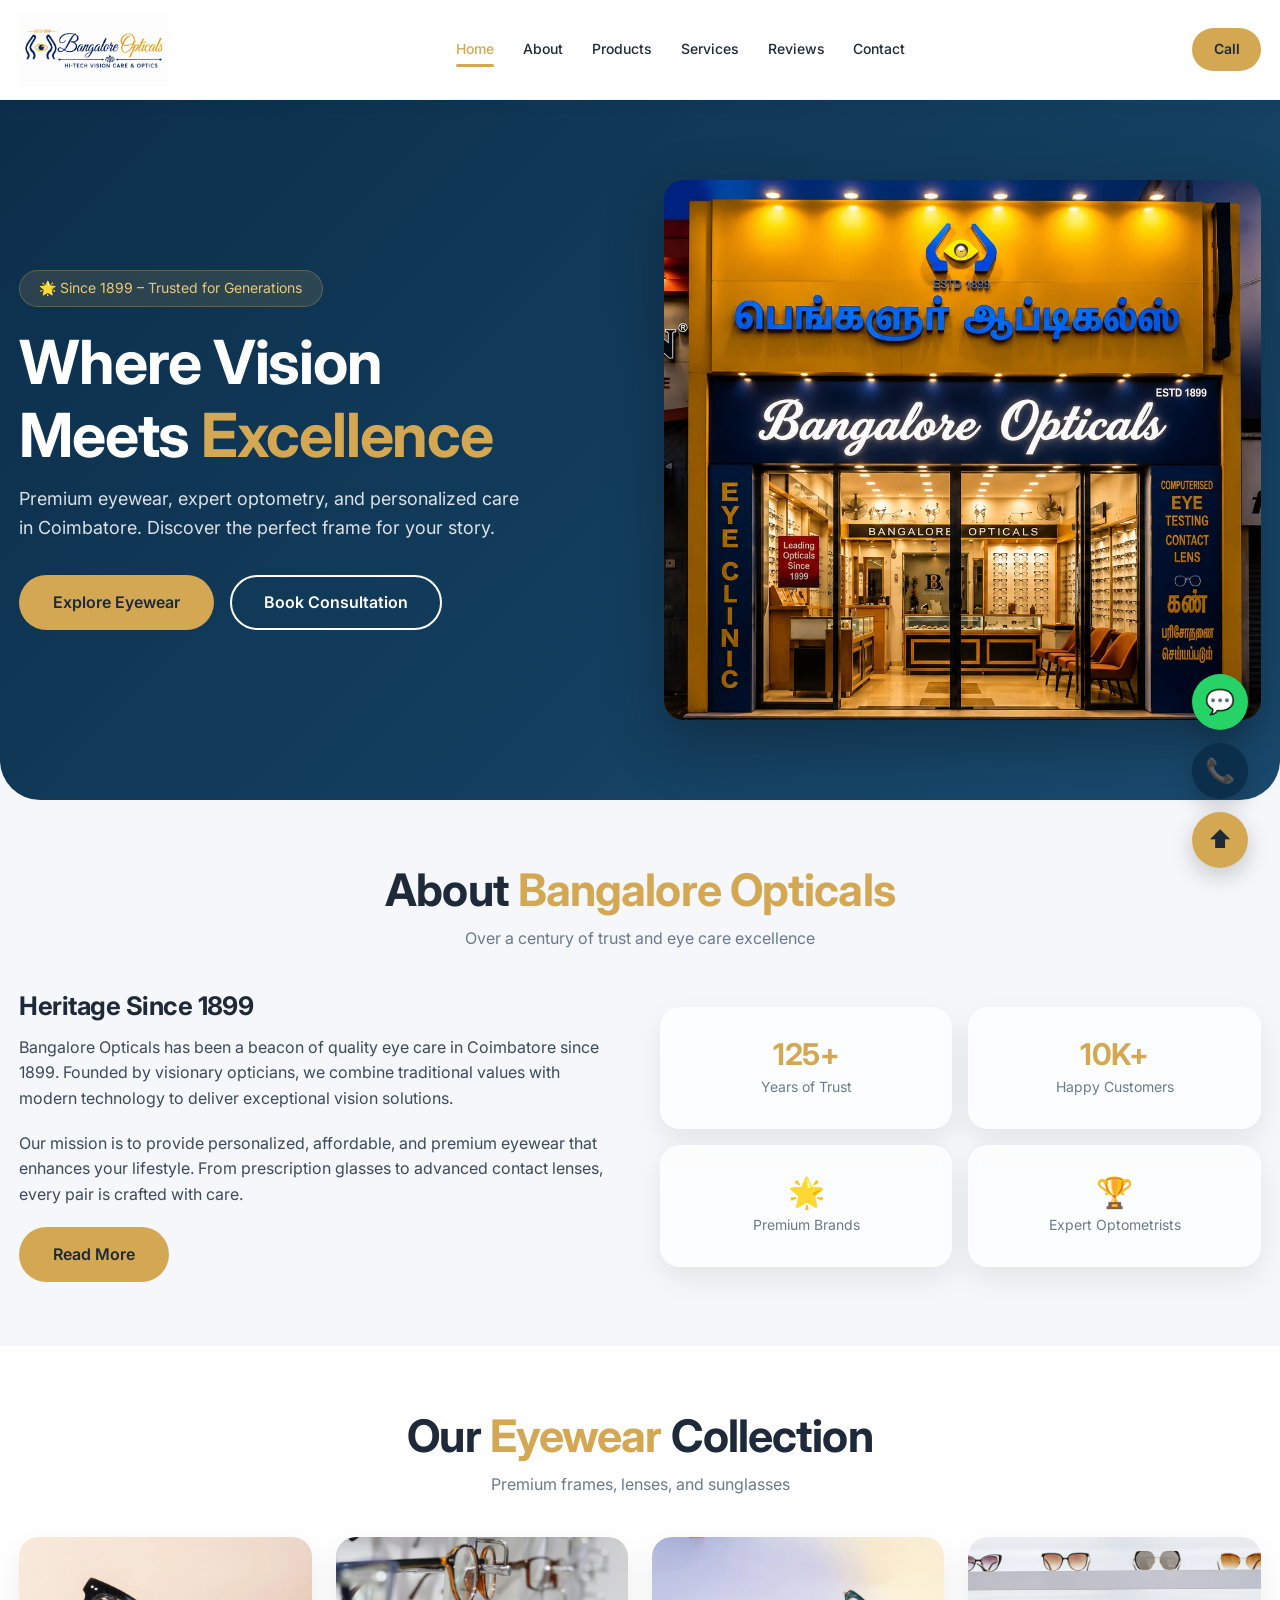
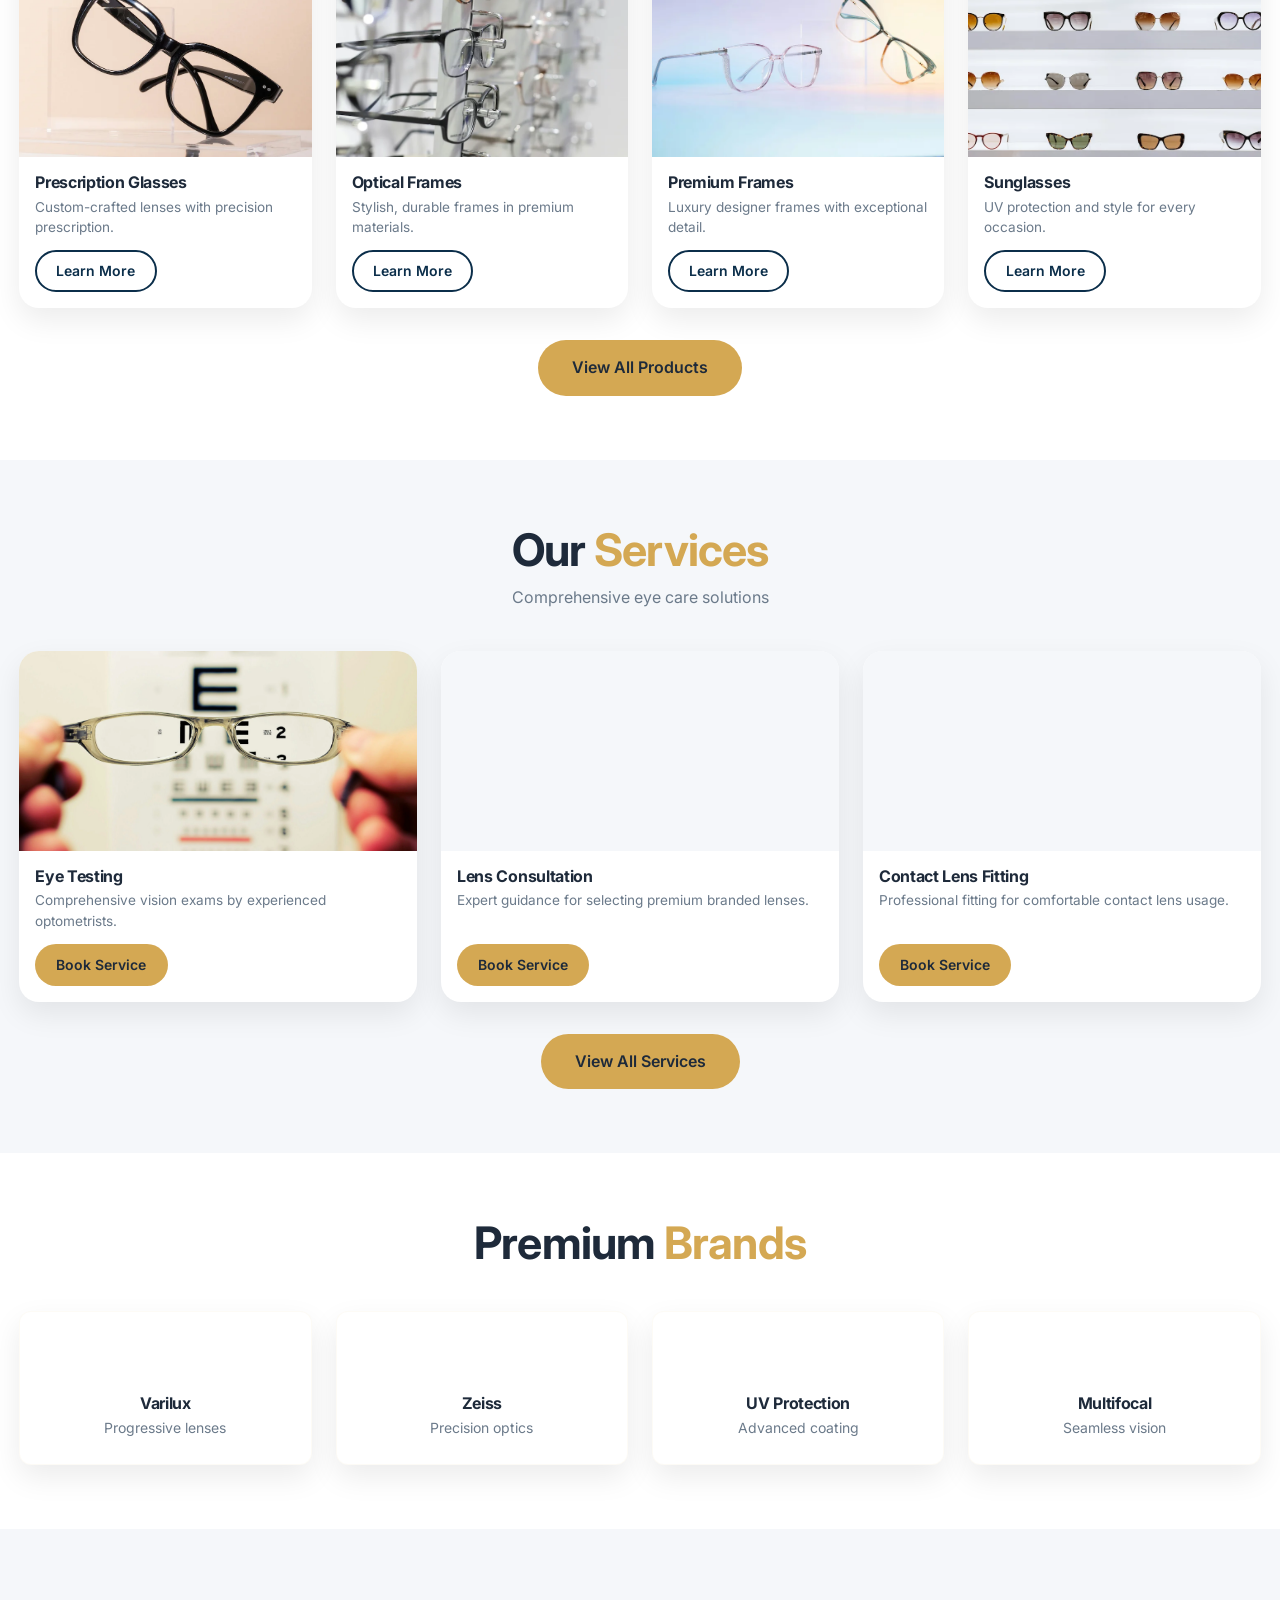
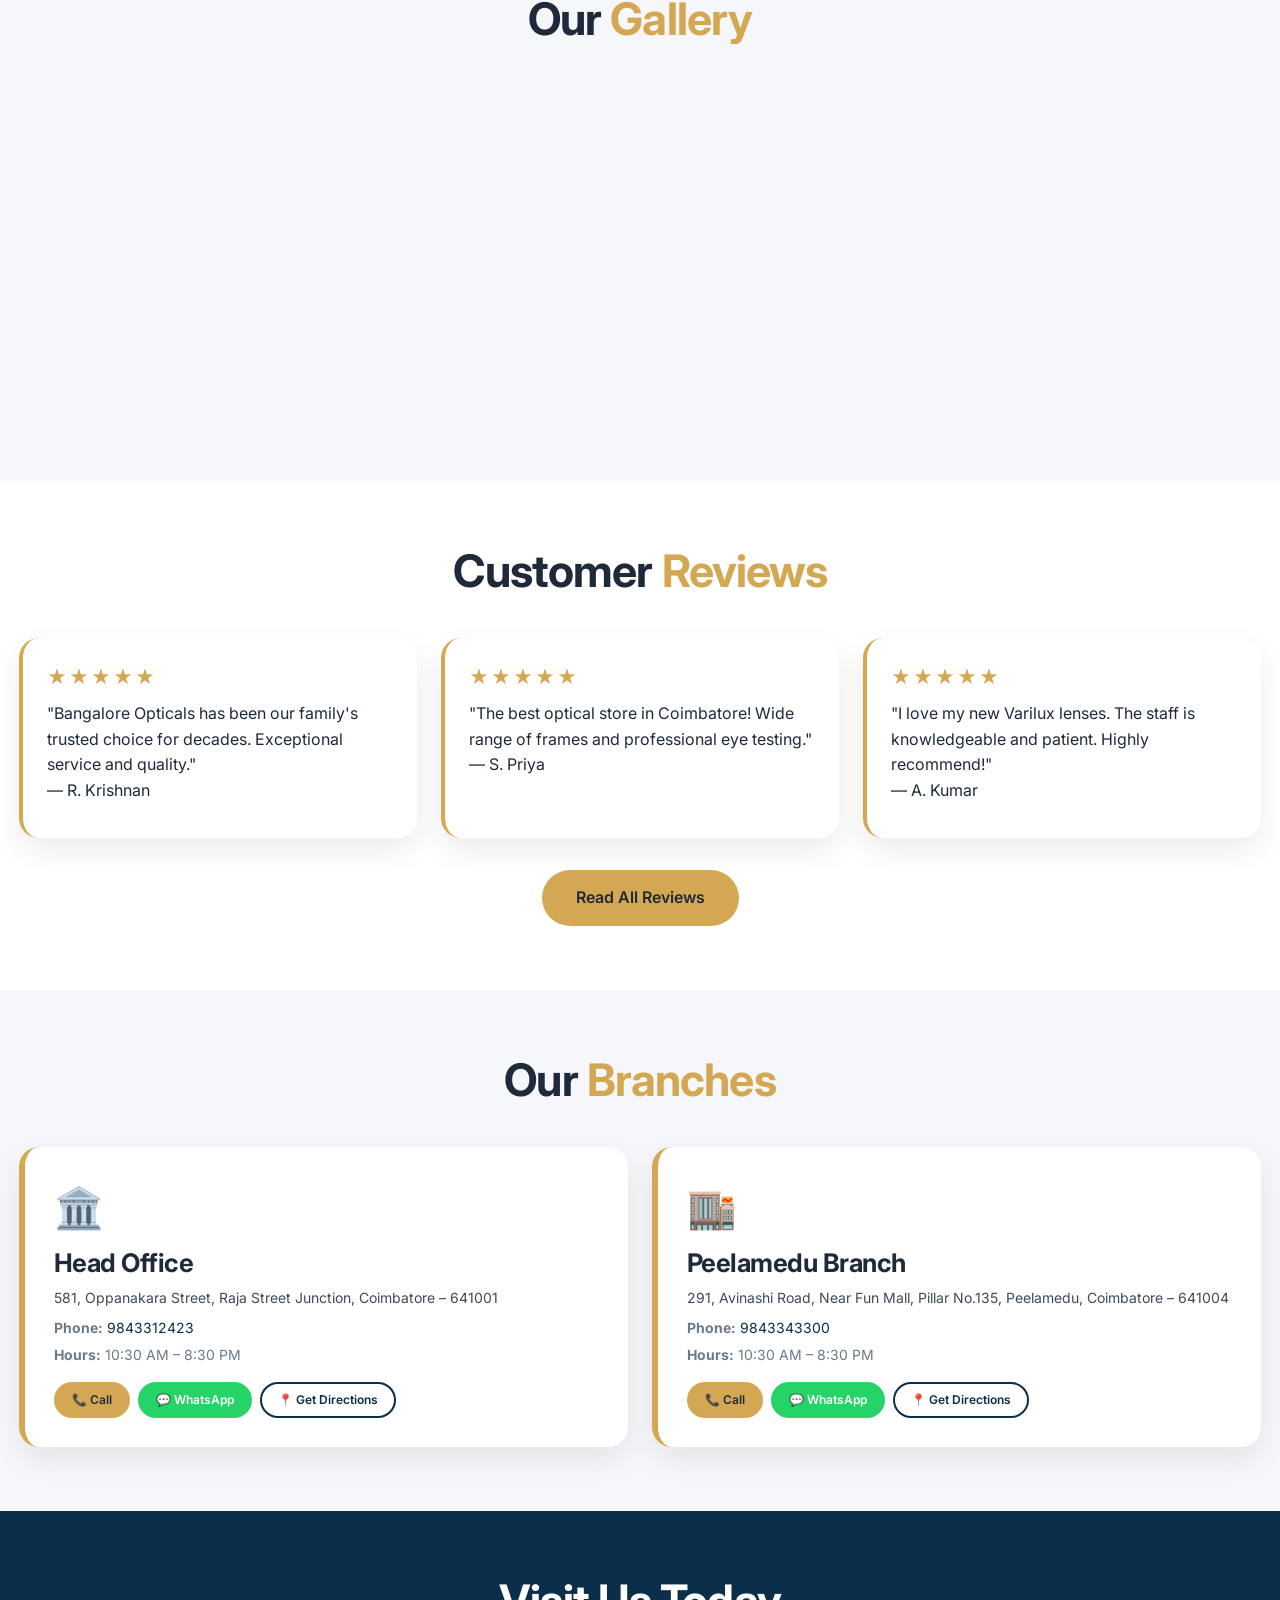
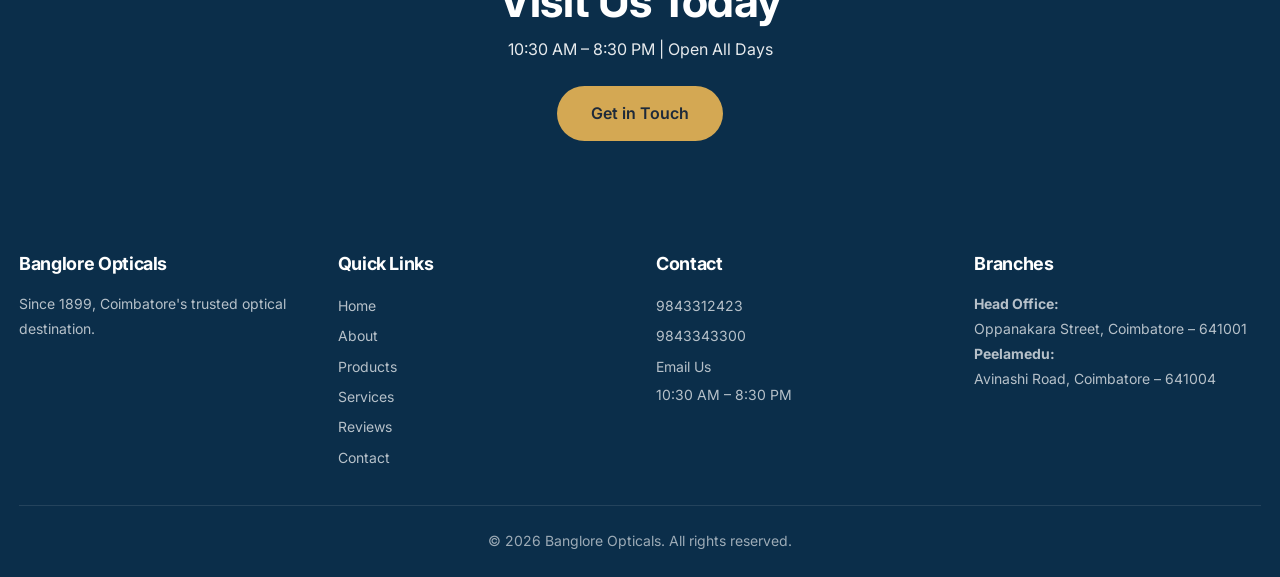
==== commit f7ee8bc4: "Fixed mobile responsiveness and contact page" ====
--- a/index.html
+++ b/index.html
@@ -33,7 +33,7 @@
     <div data-component="header"></div>
 
     <main class="main-content">
-        <!-- HERO -->
+        <!-- HERO SECTION -->
         <section class="hero" id="home">
             <div class="container">
                 <div class="hero-grid">
@@ -53,7 +53,7 @@
             </div>
         </section>
 
-        <!-- ABOUT -->
+        <!-- ABOUT PREVIEW -->
         <section class="section" id="about">
             <div class="container">
                 <div class="section-title">
@@ -77,7 +77,7 @@
             </div>
         </section>
 
-        <!-- PRODUCTS - 4 FEATURED -->
+        <!-- PRODUCTS -->
         <section class="section" id="products" style="background: var(--white);">
             <div class="container">
                 <div class="section-title">
@@ -137,7 +137,7 @@
             </div>
         </section>
 
-        <!-- SERVICES - 3 FEATURED -->
+        <!-- SERVICES -->
         <section class="section" id="services">
             <div class="container">
                 <div class="section-title">
@@ -299,7 +299,7 @@
                         <div class="branch-actions">
                             <a href="tel:9843312423" class="btn btn-sm btn-accent">📞 Call</a>
                             <a href="https://wa.me/919843312423" target="_blank" rel="noopener" class="btn btn-sm" style="background:#25D366; color:white;">💬 WhatsApp</a>
-                            <a href="#" class="btn btn-sm btn-outline">📍 Directions</a>
+                            <a href="contact.html#branches" class="btn btn-sm btn-outline">📍 Get Directions</a>
                         </div>
                     </div>
                     <div class="branch-card">
@@ -311,7 +311,7 @@
                         <div class="branch-actions">
                             <a href="tel:9843343300" class="btn btn-sm btn-accent">📞 Call</a>
                             <a href="https://wa.me/919843343300" target="_blank" rel="noopener" class="btn btn-sm" style="background:#25D366; color:white;">💬 WhatsApp</a>
-                            <a href="#" class="btn btn-sm btn-outline">📍 Directions</a>
+                            <a href="contact.html#branches" class="btn btn-sm btn-outline">📍 Get Directions</a>
                         </div>
                     </div>
                 </div>
--- a/assets/css/style.css
+++ b/assets/css/style.css
@@ -2081,4 +2081,229 @@
     .branch-map iframe {
         height: 220px;
     }
+}
+/* ========================================
+   RESPONSIVE FIXES - MOBILE
+   ======================================== */
+
+/* Hero Section - Mobile Fix */
+@media (max-width: 768px) {
+    .hero {
+        padding: 2.5rem 0 2rem;
+        border-radius: 0 0 30px 30px;
+        overflow: hidden;
+    }
+    
+    .hero-grid {
+        grid-template-columns: 1fr;
+        gap: 1.5rem;
+        text-align: center;
+    }
+    
+    .hero-content {
+        display: flex;
+        flex-direction: column;
+        align-items: center;
+        width: 100%;
+    }
+    
+    .hero-content h1 {
+        font-size: 2rem;
+        line-height: 1.2;
+    }
+    
+    .hero-content p {
+        font-size: 0.95rem;
+        max-width: 100%;
+        margin-left: 0;
+        margin-right: 0;
+        padding: 0 0.5rem;
+    }
+    
+    .hero-badge {
+        font-size: 0.75rem;
+        padding: 0.3rem 0.8rem;
+        margin-bottom: 0.8rem;
+    }
+    
+    .hero-buttons {
+        flex-direction: column;
+        align-items: center;
+        width: 100%;
+        gap: 0.8rem;
+    }
+    
+    .hero-buttons .btn {
+        width: 100%;
+        max-width: 280px;
+        justify-content: center;
+    }
+    
+    .hero-image {
+        width: 100%;
+        max-width: 360px;
+        margin: 0 auto;
+        height: auto;
+        border-radius: 16px;
+    }
+    
+    .hero-image img {
+        width: 100%;
+        height: auto;
+        max-height: 280px;
+        object-fit: cover;
+        border-radius: 16px;
+    }
+    
+    /* Fix overflow */
+    body {
+        overflow-x: hidden;
+    }
+    
+    .container {
+        padding: 0 1rem;
+        overflow: hidden;
+    }
+}
+
+/* Hero - Extra Small Devices */
+@media (max-width: 420px) {
+    .hero {
+        padding: 2rem 0 1.5rem;
+        border-radius: 0 0 20px 20px;
+    }
+    
+    .hero-content h1 {
+        font-size: 1.6rem;
+    }
+    
+    .hero-content p {
+        font-size: 0.85rem;
+    }
+    
+    .hero-image {
+        max-width: 320px;
+    }
+    
+    .hero-image img {
+        max-height: 220px;
+    }
+    
+    .hero-buttons .btn {
+        max-width: 240px;
+        font-size: 0.85rem;
+        padding: 0.6rem 1.2rem;
+        min-height: 40px;
+    }
+}
+
+/* Contact Page - Mobile Fix */
+@media (max-width: 768px) {
+    .contact-grid {
+        grid-template-columns: 1fr;
+        gap: 2rem;
+    }
+    
+    .branch-grid {
+        grid-template-columns: 1fr;
+        gap: 1.5rem;
+        max-width: 100%;
+    }
+    
+    .branch-card {
+        padding: 1.2rem;
+        width: 100%;
+        overflow: hidden;
+    }
+    
+    .branch-map {
+        margin-top: 16px;
+    }
+    
+    .branch-map iframe {
+        width: 100%;
+        height: 220px;
+        border-radius: 12px;
+    }
+    
+    .branch-actions {
+        flex-wrap: wrap;
+        gap: 0.5rem;
+    }
+    
+    .branch-actions .btn {
+        flex: 1;
+        min-width: 100px;
+        text-align: center;
+        justify-content: center;
+    }
+    
+    .contact-form input,
+    .contact-form textarea,
+    .contact-form select {
+        font-size: 0.95rem;
+        padding: 0.7rem 1rem;
+    }
+    
+    .contact-form .btn {
+        font-size: 0.95rem;
+        padding: 0.7rem;
+    }
+}
+
+/* Contact Page - Small Mobile */
+@media (max-width: 420px) {
+    .branch-map iframe {
+        height: 200px;
+    }
+    
+    .branch-actions .btn {
+        min-width: 80px;
+        font-size: 0.75rem;
+        padding: 0.3rem 0.8rem;
+        min-height: 34px;
+    }
+    
+    .branch-card {
+        padding: 1rem;
+    }
+}
+
+/* Hide Directions button if needed - but we keep it */
+/* The Directions button now links to contact.html#branches */
+
+/* Ensure smooth scroll to branches section */
+html {
+    scroll-behavior: smooth;
+}
+
+/* Fix for Get Directions links */
+.branch-actions a[href*="contact.html#branches"] {
+    display: inline-flex;
+}
+
+/* Prevent horizontal scroll on all devices */
+* {
+    max-width: 100%;
+    box-sizing: border-box;
+}
+
+img, iframe, video {
+    max-width: 100%;
+}
+
+/* Contact page hero mobile */
+@media (max-width: 768px) {
+    .hero {
+        padding: 2.5rem 0;
+    }
+    
+    .hero h1 {
+        font-size: 1.8rem;
+    }
+    
+    .hero p {
+        font-size: 0.95rem;
+        padding: 0 0.5rem;
+    }
 }
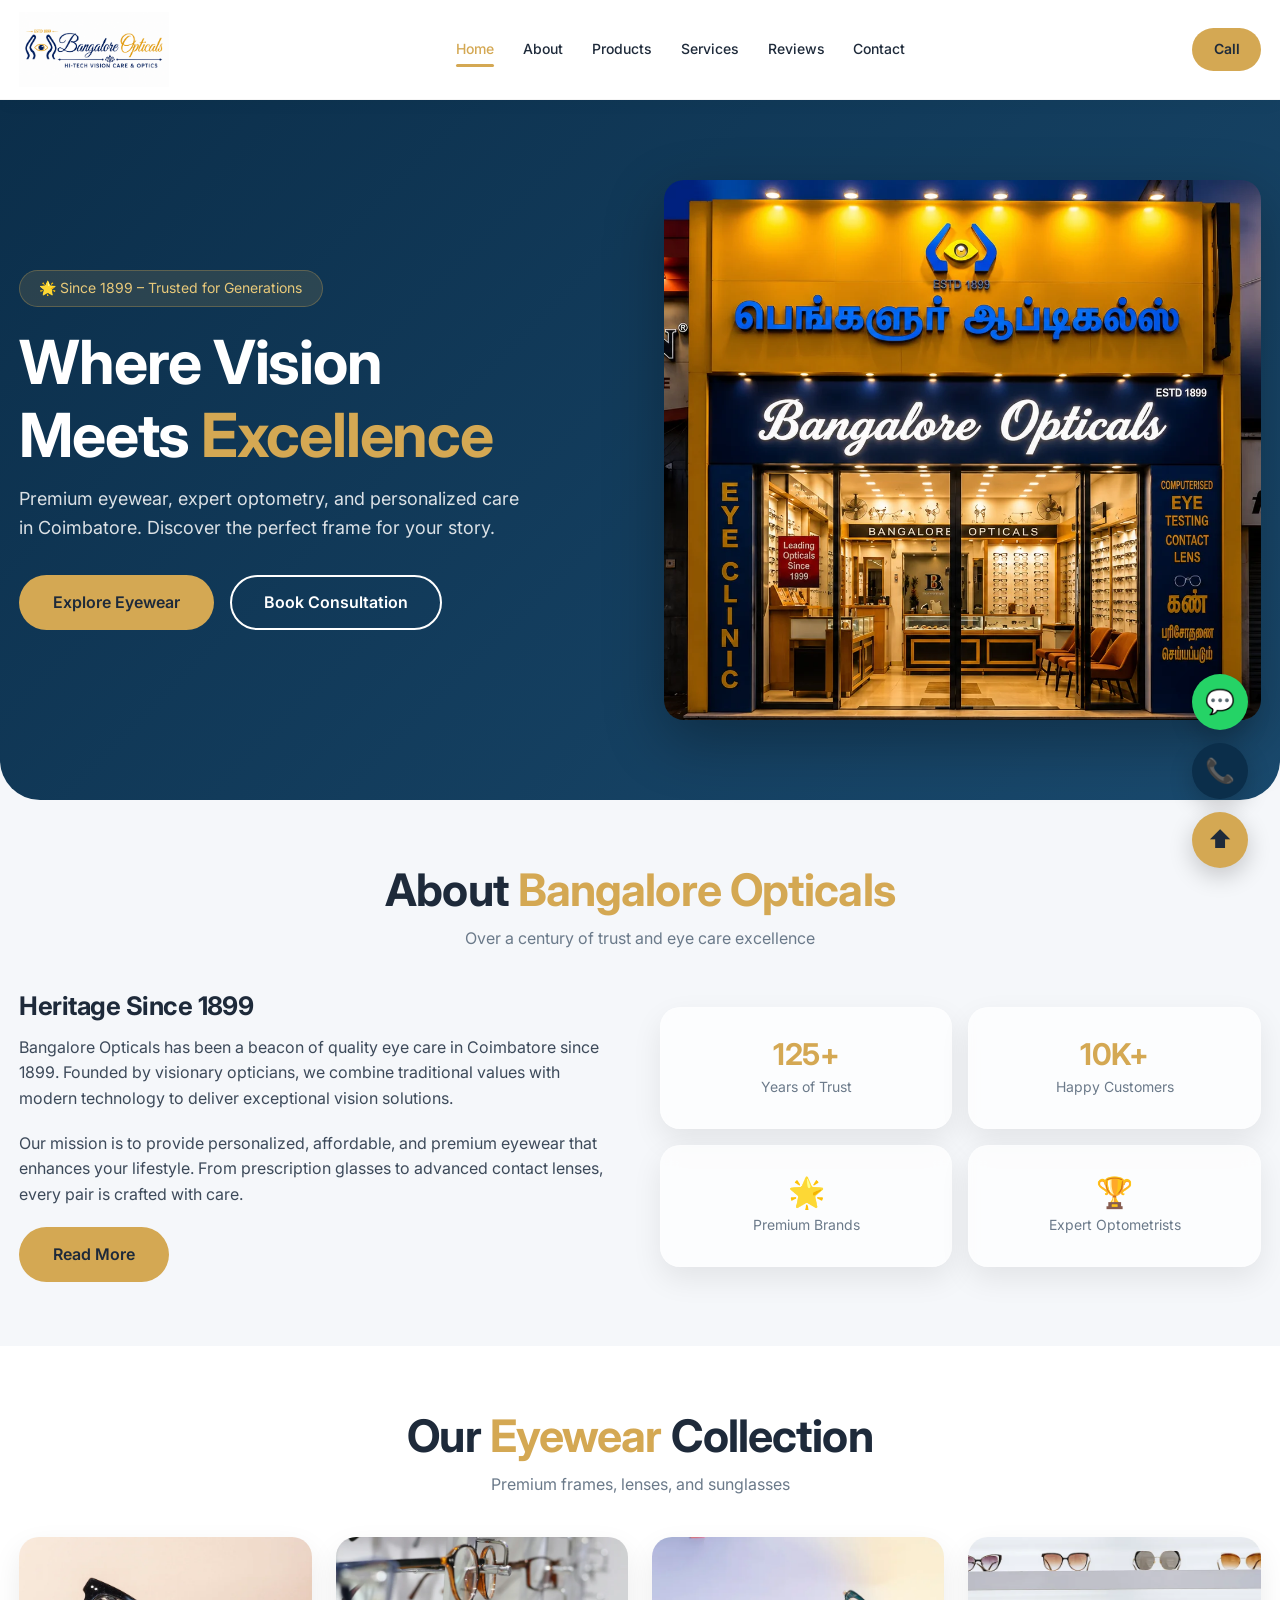
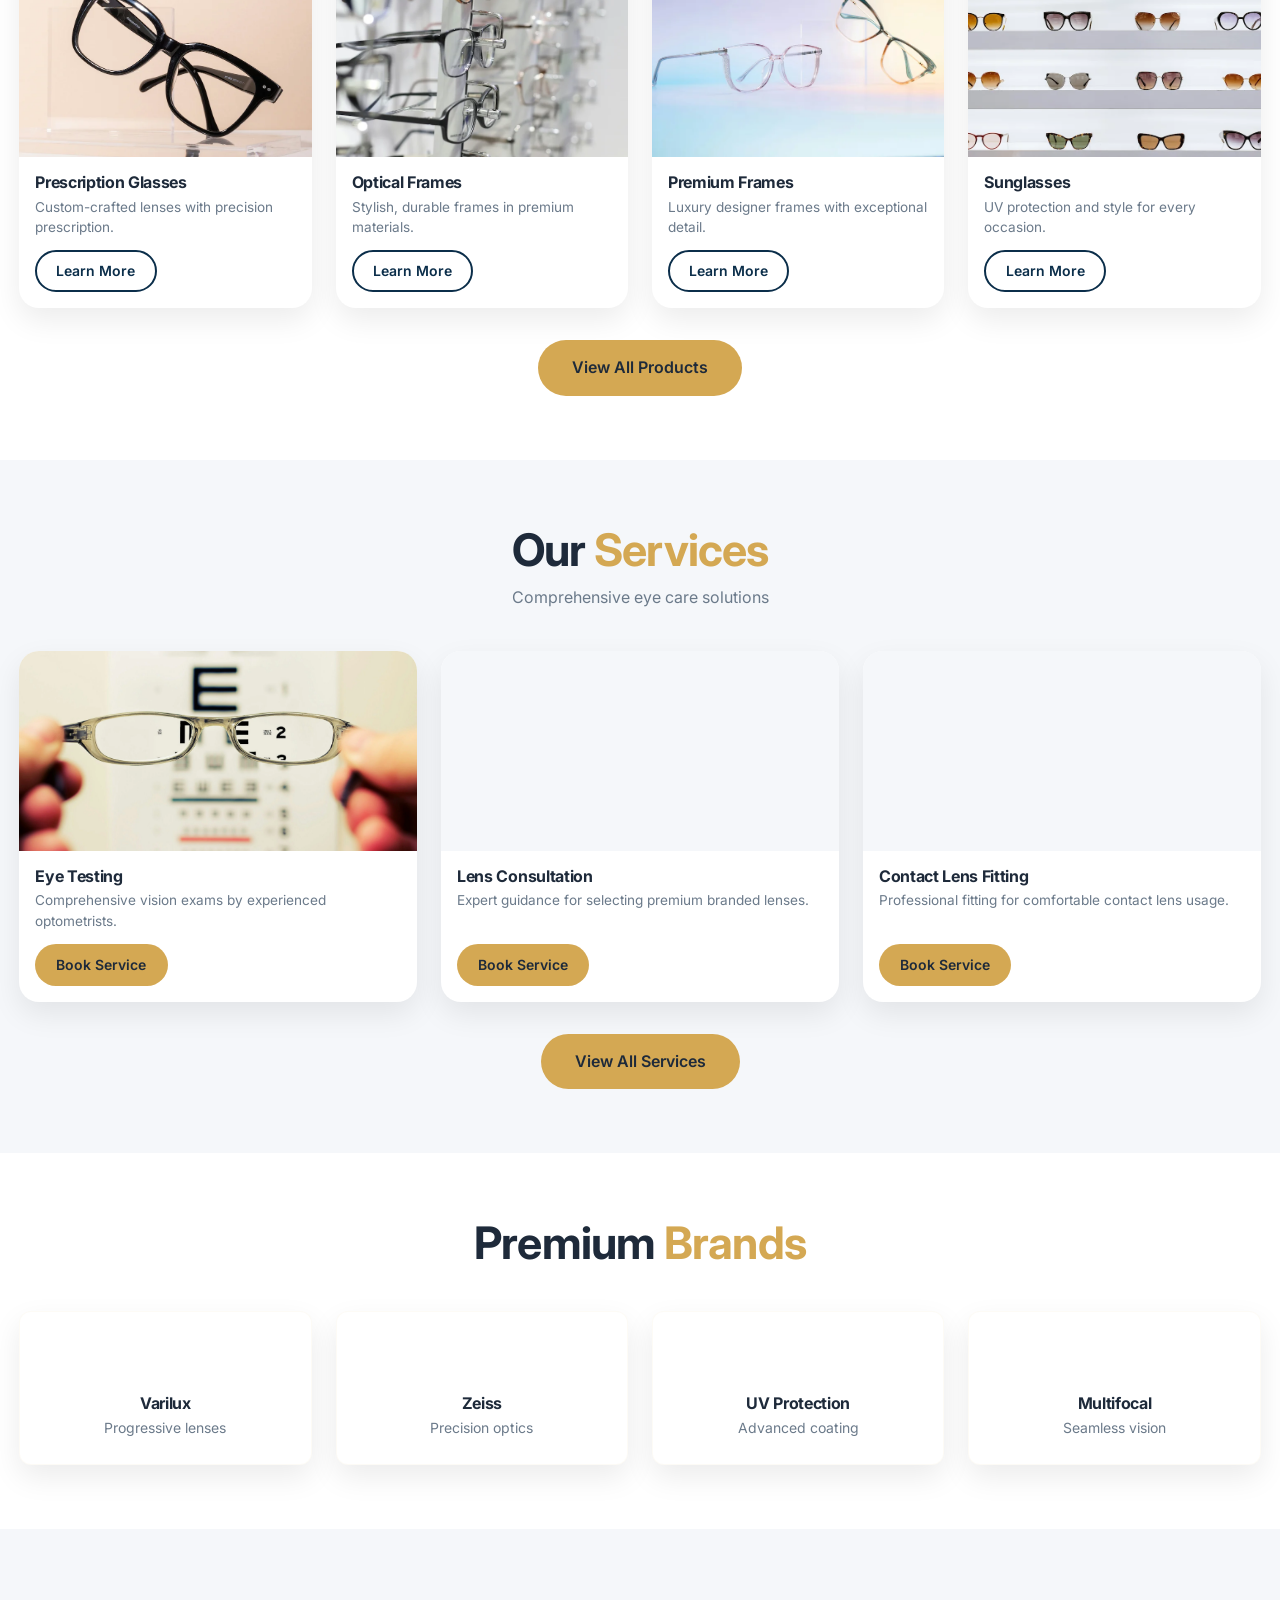
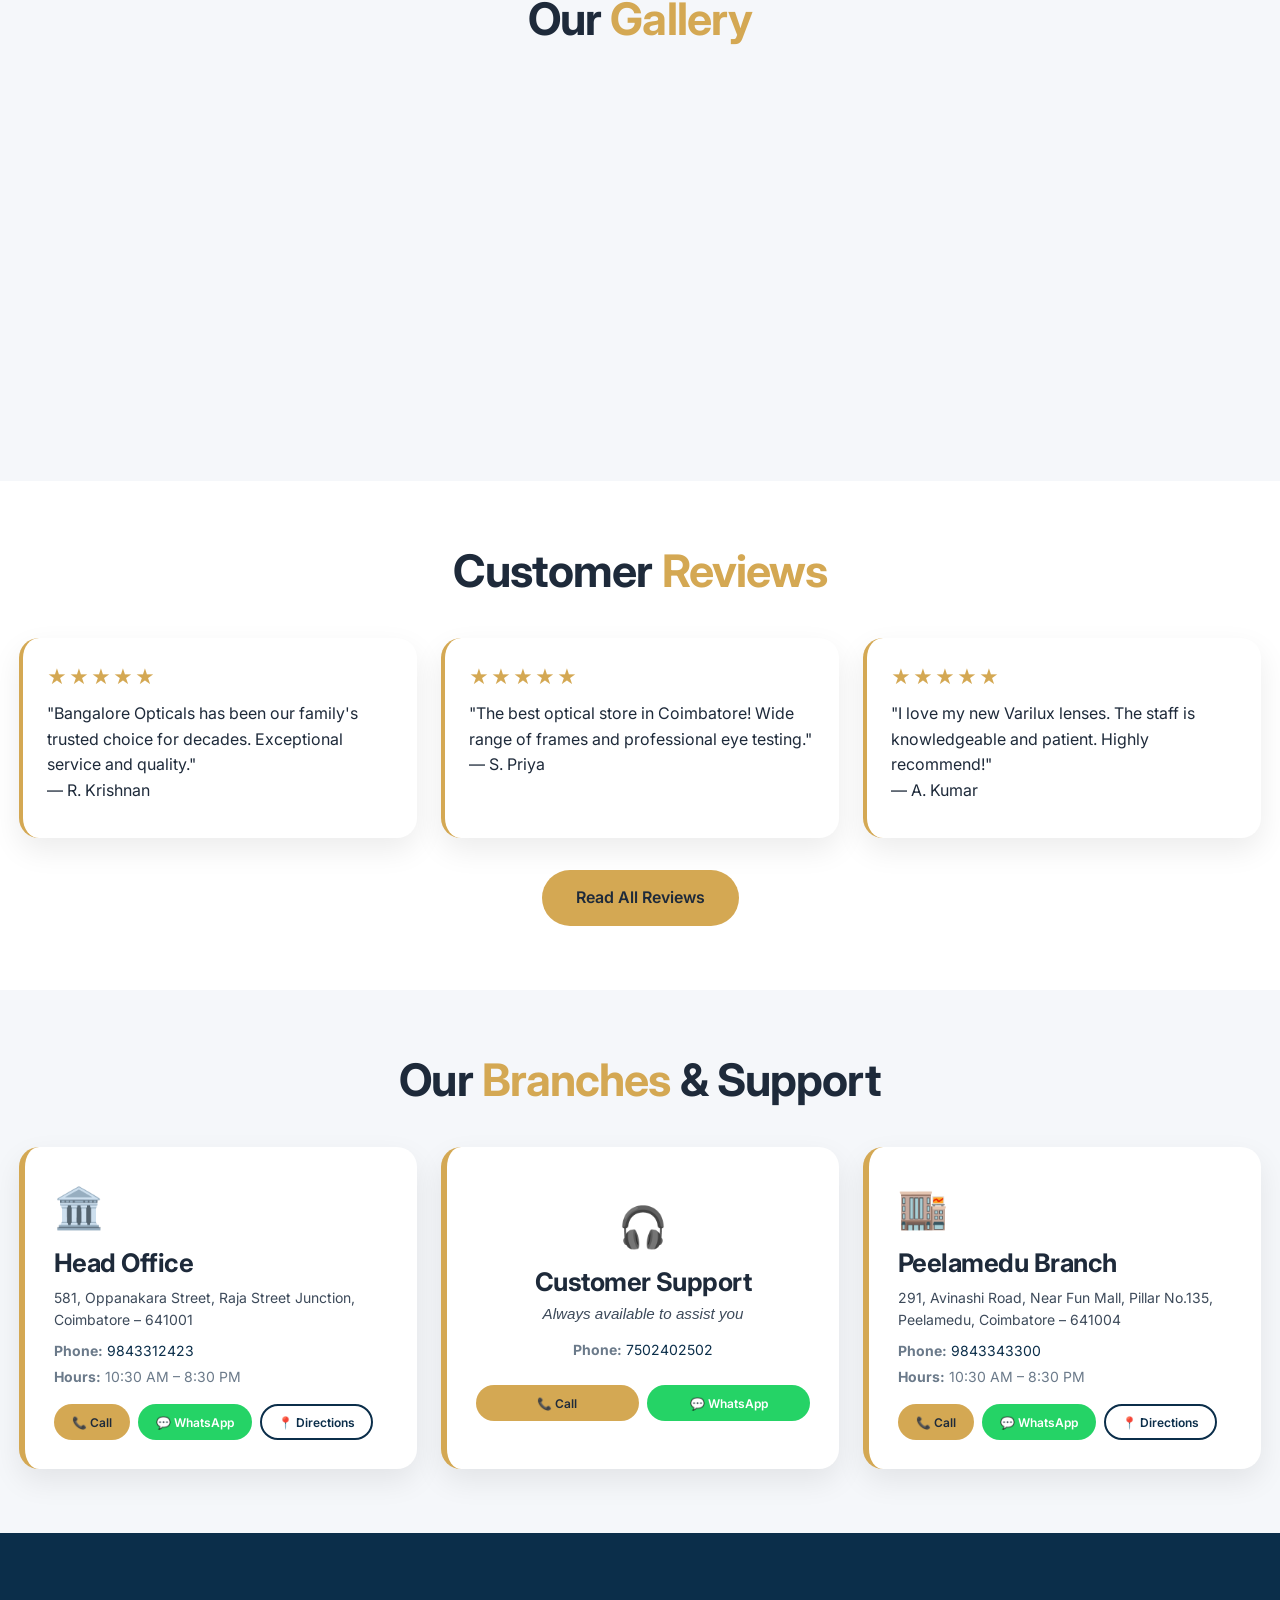
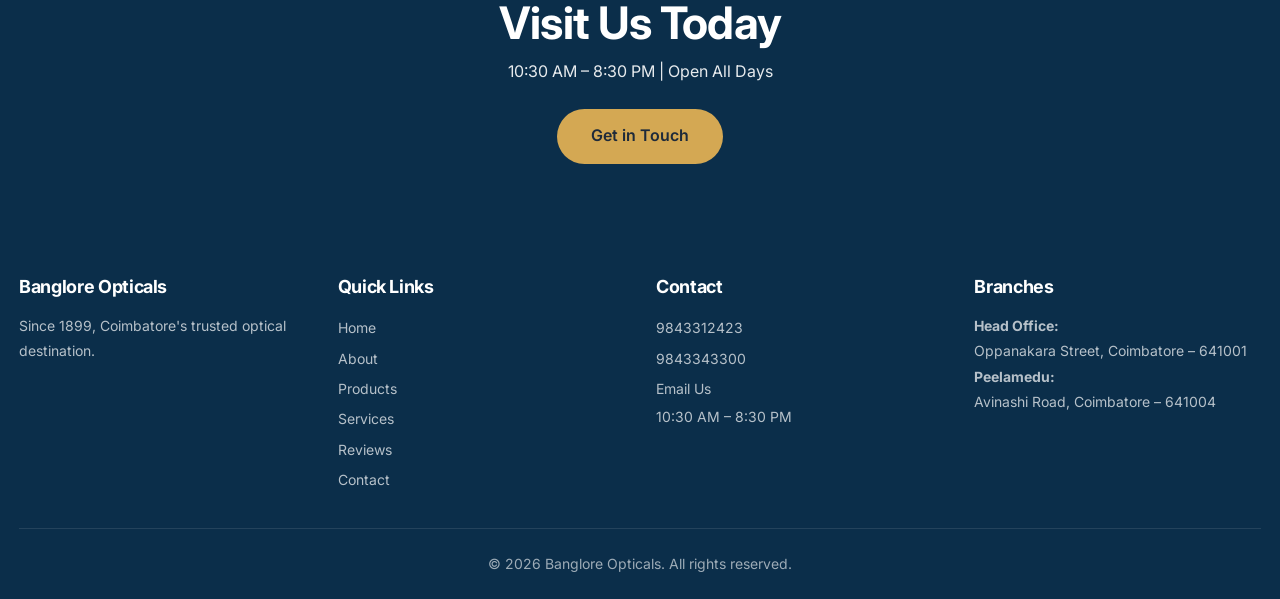
==== commit 8b0b6d3c: "Add Formspree contact form and update contact details" ====
--- a/index.html
+++ b/index.html
@@ -283,13 +283,16 @@
             </div>
         </section>
 
-        <!-- BRANCHES -->
+        <!-- ============================================
+             BRANCHES & CUSTOMER SUPPORT - 3 CARDS
+             ============================================ -->
         <section class="section" id="contact">
             <div class="container">
                 <div class="section-title">
-                    <h2>Our <span>Branches</span></h2>
-                </div>
-                <div class="branch-grid">
+                    <h2>Our <span>Branches</span> & Support</h2>
+                </div>
+                <div class="branch-grid-three">
+                    <!-- Head Office Card -->
                     <div class="branch-card">
                         <div class="branch-icon">🏛️</div>
                         <h3>Head Office</h3>
@@ -299,9 +302,23 @@
                         <div class="branch-actions">
                             <a href="tel:9843312423" class="btn btn-sm btn-accent">📞 Call</a>
                             <a href="https://wa.me/919843312423" target="_blank" rel="noopener" class="btn btn-sm" style="background:#25D366; color:white;">💬 WhatsApp</a>
-                            <a href="contact.html#branches" class="btn btn-sm btn-outline">📍 Get Directions</a>
-                        </div>
-                    </div>
+                            <a href="contact.html#branches" class="btn btn-sm btn-outline">📍 Directions</a>
+                        </div>
+                    </div>
+
+                    <!-- Customer Support Card -->
+                    <div class="branch-card support-card">
+                        <div class="branch-icon">🎧</div>
+                        <h3>Customer Support</h3>
+                        <p class="support-text">Always available to assist you</p>
+                        <p class="phone"><strong>Phone:</strong> <a href="tel:+917502402502">7502402502</a></p>
+                        <div class="branch-actions support-actions">
+                            <a href="tel:+917502402502" class="btn btn-sm btn-accent">📞 Call</a>
+                            <a href="https://wa.me/917502402502" target="_blank" rel="noopener" class="btn btn-sm" style="background:#25D366; color:white;">💬 WhatsApp</a>
+                        </div>
+                    </div>
+
+                    <!-- Peelamedu Branch Card -->
                     <div class="branch-card">
                         <div class="branch-icon">🏬</div>
                         <h3>Peelamedu Branch</h3>
@@ -311,7 +328,7 @@
                         <div class="branch-actions">
                             <a href="tel:9843343300" class="btn btn-sm btn-accent">📞 Call</a>
                             <a href="https://wa.me/919843343300" target="_blank" rel="noopener" class="btn btn-sm" style="background:#25D366; color:white;">💬 WhatsApp</a>
-                            <a href="contact.html#branches" class="btn btn-sm btn-outline">📍 Get Directions</a>
+                            <a href="contact.html#branches" class="btn btn-sm btn-outline">📍 Directions</a>
                         </div>
                     </div>
                 </div>
--- a/assets/css/style.css
+++ b/assets/css/style.css
@@ -2306,4 +2306,662 @@
         font-size: 0.95rem;
         padding: 0 0.5rem;
     }
+}
+/* ========================================
+   ABOUT PAGE - MOBILE RESPONSIVE FIXES
+   ======================================== */
+
+@media (max-width: 768px) {
+    /* About Hero */
+    .hero {
+        padding: 2.5rem 0 2rem !important;
+        border-radius: 0 0 30px 30px !important;
+    }
+    
+    .hero h1 {
+        font-size: 1.8rem !important;
+    }
+    
+    .hero p {
+        font-size: 0.95rem !important;
+        padding: 0 0.5rem;
+    }
+
+    /* About Grid - Single Column */
+    .about-grid {
+        grid-template-columns: 1fr !important;
+        gap: 1.5rem !important;
+        text-align: left !important;
+    }
+    
+    .about-content {
+        order: 1;
+    }
+    
+    .about-content h2 {
+        font-size: 1.6rem !important;
+    }
+    
+    .about-content p {
+        font-size: 0.95rem !important;
+        line-height: 1.7 !important;
+        text-align: left !important;
+    }
+    
+    .about-image-wrapper {
+        order: 2;
+        width: 100%;
+        max-width: 100%;
+        display: flex;
+        justify-content: center;
+    }
+    
+    .about-image-wrapper img {
+        width: 100%;
+        max-width: 320px;
+        height: auto;
+        display: block;
+        margin: 0 auto;
+        border-radius: 16px !important;
+    }
+
+    /* Mission, Vision, Values - Single Column */
+    .grid-3 {
+        grid-template-columns: 1fr !important;
+        gap: 1.2rem !important;
+    }
+    
+    .glass-card {
+        padding: 1.5rem !important;
+        text-align: center !important;
+    }
+    
+    .glass-card h3 {
+        font-size: 1.2rem !important;
+    }
+    
+    .glass-card p {
+        font-size: 0.95rem !important;
+        line-height: 1.6 !important;
+    }
+
+    /* Commitment - Single Column */
+    .grid-2 {
+        grid-template-columns: 1fr !important;
+        gap: 1.5rem !important;
+    }
+    
+    .commitment-card {
+        padding: 0 !important;
+        text-align: left !important;
+    }
+    
+    .commitment-card h3 {
+        font-size: 1.1rem !important;
+        margin-bottom: 0.5rem !important;
+    }
+    
+    .commitment-card p {
+        font-size: 0.95rem !important;
+        line-height: 1.7 !important;
+        text-align: left !important;
+    }
+
+    /* Stats - 2 Columns on Mobile */
+    .stats-grid-about {
+        display: grid !important;
+        grid-template-columns: 1fr 1fr !important;
+        gap: 1.2rem !important;
+    }
+    
+    .stat-card-about {
+        text-align: center !important;
+        padding: 0.5rem !important;
+    }
+    
+    .stat-card-about h2 {
+        font-size: 2rem !important;
+    }
+    
+    .stat-card-about p {
+        font-size: 0.85rem !important;
+    }
+
+    /* Section Padding */
+    .section {
+        padding: 2.5rem 0 !important;
+    }
+    
+    .section-title h2 {
+        font-size: 1.6rem !important;
+    }
+    
+    .section-title p {
+        font-size: 0.95rem !important;
+        padding: 0 0.5rem;
+    }
+
+    /* Container */
+    .container {
+        padding: 0 1.2rem !important;
+        overflow: hidden !important;
+    }
+
+    /* Divider */
+    .divider {
+        margin: 0.8rem 0 !important;
+        width: 50px !important;
+    }
+
+    /* CTA Section */
+    .text-center h2 {
+        font-size: 1.4rem !important;
+    }
+    
+    .text-center p {
+        font-size: 0.95rem !important;
+        padding: 0 0.5rem;
+    }
+    
+    .text-center .btn {
+        width: 100%;
+        max-width: 280px;
+        margin: 0 auto;
+        display: inline-flex;
+        justify-content: center;
+    }
+
+    /* Fix overflow */
+    body {
+        overflow-x: hidden !important;
+    }
+    
+    * {
+        max-width: 100%;
+        box-sizing: border-box;
+    }
+    
+    img {
+        max-width: 100%;
+        height: auto;
+    }
+}
+
+/* ========================================
+   ABOUT PAGE - EXTRA SMALL DEVICES
+   ======================================== */
+
+@media (max-width: 420px) {
+    .hero h1 {
+        font-size: 1.5rem !important;
+    }
+    
+    .hero p {
+        font-size: 0.85rem !important;
+    }
+    
+    .about-content h2 {
+        font-size: 1.3rem !important;
+    }
+    
+    .about-content p {
+        font-size: 0.85rem !important;
+    }
+    
+    .about-image-wrapper img {
+        max-width: 280px;
+    }
+    
+    .glass-card {
+        padding: 1rem !important;
+    }
+    
+    .glass-card h3 {
+        font-size: 1rem !important;
+    }
+    
+    .glass-card p {
+        font-size: 0.85rem !important;
+    }
+    
+    .commitment-card h3 {
+        font-size: 0.95rem !important;
+    }
+    
+    .commitment-card p {
+        font-size: 0.85rem !important;
+    }
+    
+    .stat-card-about h2 {
+        font-size: 1.6rem !important;
+    }
+    
+    .stat-card-about p {
+        font-size: 0.75rem !important;
+    }
+    
+    .section-title h2 {
+        font-size: 1.3rem !important;
+    }
+    
+    .section-title p {
+        font-size: 0.85rem !important;
+    }
+    
+    .text-center h2 {
+        font-size: 1.2rem !important;
+    }
+    
+    .text-center .btn {
+        max-width: 240px;
+        font-size: 0.85rem;
+        padding: 0.6rem 1.2rem;
+        min-height: 40px;
+    }
+    
+    .stats-grid-about {
+        gap: 0.8rem !important;
+    }
+}
+
+/* ========================================
+   ABOUT PAGE - TABLET (576px - 768px)
+   ======================================== */
+
+@media (min-width: 576px) and (max-width: 768px) {
+    .about-image-wrapper img {
+        max-width: 400px;
+    }
+    
+    .stats-grid-about {
+        grid-template-columns: repeat(2, 1fr) !important;
+    }
+}
+
+/* ========================================
+   FIX FOR HERO ON ALL PAGES
+   ======================================== */
+
+@media (max-width: 768px) {
+    .hero {
+        padding: 2.5rem 0 2rem !important;
+        border-radius: 0 0 30px 30px !important;
+    }
+}
+/* ========================================
+   CORE PURPOSE SECTION - FIXED FOR MOBILE
+   ======================================== */
+
+/* Desktop Layout - 3 columns */
+.core-purpose-grid {
+    display: grid;
+    grid-template-columns: repeat(3, 1fr);
+    gap: 2rem;
+    margin-top: 0.5rem;
+}
+
+.core-purpose-card {
+    background: rgba(255, 255, 255, 0.7);
+    backdrop-filter: blur(8px);
+    -webkit-backdrop-filter: blur(8px);
+    border-radius: var(--radius);
+    padding: 1.8rem;
+    box-shadow: var(--shadow);
+    border: 1px solid rgba(255, 255, 255, 0.2);
+    transition: var(--transition);
+    text-align: center;
+    height: 100%;
+}
+
+.core-purpose-card:hover {
+    transform: translateY(-6px);
+    box-shadow: 0 20px 40px rgba(0, 0, 0, 0.08);
+}
+
+.core-purpose-icon {
+    font-size: 3rem;
+    margin-bottom: 1rem;
+    display: block;
+}
+
+.core-purpose-card h3 {
+    font-size: 1.2rem;
+    font-weight: 700;
+    margin-bottom: 0.5rem;
+    color: var(--dark);
+}
+
+.core-purpose-card p {
+    color: var(--gray-dark);
+    margin: 0;
+    line-height: 1.6;
+}
+
+/* ========================================
+   MOBILE FIX - CORE PURPOSE SECTION
+   ======================================== */
+
+@media (max-width: 768px) {
+    /* Core Purpose - Stack Vertically */
+    .core-purpose-grid {
+        grid-template-columns: 1fr !important;
+        gap: 1.2rem !important;
+        display: flex !important;
+        flex-direction: column !important;
+        align-items: center !important;
+        width: 100% !important;
+        overflow: visible !important;
+    }
+    
+    .core-purpose-card {
+        width: 100% !important;
+        max-width: 360px !important;
+        margin: 0 auto !important;
+        padding: 1.5rem !important;
+        height: auto !important;
+        flex-shrink: 0 !important;
+    }
+    
+    .core-purpose-icon {
+        font-size: 2.5rem !important;
+        margin-bottom: 0.8rem !important;
+    }
+    
+    .core-purpose-card h3 {
+        font-size: 1.1rem !important;
+        text-align: center !important;
+    }
+    
+    .core-purpose-card p {
+        font-size: 0.95rem !important;
+        text-align: center !important;
+        line-height: 1.6 !important;
+        padding: 0 !important;
+        overflow-wrap: break-word !important;
+        word-wrap: break-word !important;
+    }
+}
+
+/* Extra Small Devices - Additional Fixes */
+@media (max-width: 420px) {
+    .core-purpose-card {
+        max-width: 300px !important;
+        padding: 1.2rem !important;
+    }
+    
+    .core-purpose-icon {
+        font-size: 2rem !important;
+    }
+    
+    .core-purpose-card h3 {
+        font-size: 1rem !important;
+    }
+    
+    .core-purpose-card p {
+        font-size: 0.85rem !important;
+        line-height: 1.5 !important;
+    }
+}
+
+/* Ensure no horizontal scrolling */
+@media (max-width: 768px) {
+    .container {
+        overflow: visible !important;
+    }
+    
+    body {
+        overflow-x: hidden !important;
+    }
+    
+    .core-purpose-grid {
+        overflow: visible !important;
+    }
+}
+/* ========================================
+   CUSTOMER SUPPORT CARD
+   ======================================== */
+
+/* 3-Column Grid for Branches & Support */
+.branch-grid-three {
+    display: grid;
+    grid-template-columns: repeat(3, 1fr);
+    gap: 1.5rem;
+}
+
+/* Support Card Styling */
+.support-card {
+    display: flex;
+    flex-direction: column;
+    justify-content: flex-start;
+}
+
+.support-card .support-text {
+    color: var(--gray-dark);
+    font-size: 0.95rem;
+    margin-bottom: 0.8rem;
+    font-style: italic;
+}
+
+.support-card .support-actions {
+    margin-top: auto;
+}
+
+.support-card .support-note {
+    margin-top: 16px;
+    padding: 12px 16px;
+    background: rgba(212, 168, 83, 0.08);
+    border-radius: var(--radius-sm);
+    text-align: center;
+    font-size: 0.85rem;
+    color: var(--gray);
+    border: 1px dashed rgba(212, 168, 83, 0.2);
+}
+
+.support-card .support-note span {
+    display: flex;
+    align-items: center;
+    justify-content: center;
+    gap: 0.5rem;
+}
+
+.support-card .branch-actions {
+    display: flex;
+    flex-wrap: wrap;
+    gap: 0.5rem;
+    margin-top: 1rem;
+}
+
+.support-card .branch-actions .btn {
+    flex: 1;
+    min-width: 100px;
+    text-align: center;
+    justify-content: center;
+}
+
+/* ========================================
+   RESPONSIVE - BRANCHES & SUPPORT
+   ======================================== */
+
+@media (max-width: 1024px) {
+    .branch-grid-three {
+        grid-template-columns: repeat(2, 1fr);
+    }
+    
+    /* Make support card span full width on tablet */
+    .support-card {
+        grid-column: 1 / -1;
+        max-width: 500px;
+        margin: 0 auto;
+        width: 100%;
+    }
+}
+
+@media (max-width: 768px) {
+    .branch-grid-three {
+        grid-template-columns: 1fr;
+        gap: 1.5rem;
+    }
+    
+    .support-card {
+        grid-column: 1 / -1;
+        max-width: 100%;
+        margin: 0;
+    }
+    
+    .support-card .branch-actions .btn {
+        flex: 1;
+        min-width: 80px;
+        font-size: 0.8rem;
+        padding: 0.4rem 0.8rem;
+        min-height: 36px;
+    }
+    
+    .support-card .support-note {
+        font-size: 0.8rem;
+        padding: 10px 14px;
+    }
+}
+
+@media (max-width: 480px) {
+    .support-card .branch-actions {
+        flex-direction: column;
+        gap: 0.5rem;
+    }
+    
+    .support-card .branch-actions .btn {
+        width: 100%;
+        min-width: 100%;
+    }
+    
+    .support-card .support-text {
+        font-size: 0.85rem;
+    }
+}
+
+/* Ensure existing branch cards still work */
+.branch-card {
+    transition: var(--transition);
+}
+
+.branch-card:hover {
+    transform: translateY(-4px);
+    box-shadow: var(--shadow-lg);
+}
+
+/* Center support card content vertically */
+.support-card {
+    justify-content: center;
+    text-align: center;
+}
+
+.support-card .branch-icon {
+    font-size: 2.5rem;
+    margin-bottom: 0.5rem;
+}
+
+.support-card h3 {
+    margin-bottom: 0.25rem;
+}
+
+.support-card .phone {
+    margin-bottom: 0.5rem;
+}
+
+/* ========================================
+   CONTACT FORM - CUSTOMER SUPPORT OPTION
+   ======================================== */
+
+.contact-form select option[value="Customer Support"] {
+    font-weight: 500;
+}
+/* ========================================
+   CONTACT SECTION - CUSTOMER SUPPORT
+   ======================================== */
+
+/* Customer Support in Contact Information */
+.contact-item .contact-icon {
+    font-size: 1.5rem;
+    flex-shrink: 0;
+    margin-top: 2px;
+    width: 40px;
+    text-align: center;
+}
+
+/* Ensure consistent spacing for all contact items */
+.contact-item {
+    display: flex;
+    align-items: flex-start;
+    gap: 1rem;
+    margin-bottom: 1.2rem;
+    padding: 0.5rem;
+    border-radius: var(--radius-sm);
+    transition: var(--transition);
+}
+
+.contact-item:hover {
+    background: rgba(212, 168, 83, 0.05);
+}
+
+.contact-item h5 {
+    font-weight: 600;
+    margin-bottom: 2px;
+    font-size: 0.95rem;
+}
+
+.contact-item p {
+    color: var(--gray);
+    margin: 0;
+    font-size: 0.95rem;
+}
+
+.contact-item a {
+    color: var(--primary);
+    text-decoration: none;
+    transition: var(--transition);
+}
+
+.contact-item a:hover {
+    color: var(--accent);
+}
+
+/* Responsive Contact Information */
+@media (max-width: 768px) {
+    .contact-item {
+        padding: 0.4rem 0.5rem;
+        gap: 0.8rem;
+    }
+    
+    .contact-item .contact-icon {
+        width: 32px;
+        font-size: 1.2rem;
+    }
+    
+    .contact-item h5 {
+        font-size: 0.85rem;
+    }
+    
+    .contact-item p {
+        font-size: 0.85rem;
+    }
+}
+
+@media (max-width: 480px) {
+    .contact-item {
+        padding: 0.3rem 0.3rem;
+        gap: 0.6rem;
+    }
+    
+    .contact-item .contact-icon {
+        width: 28px;
+        font-size: 1rem;
+    }
+    
+    .contact-item h5 {
+        font-size: 0.8rem;
+    }
+    
+    .contact-item p {
+        font-size: 0.8rem;
+        word-break: break-word;
+    }
 }
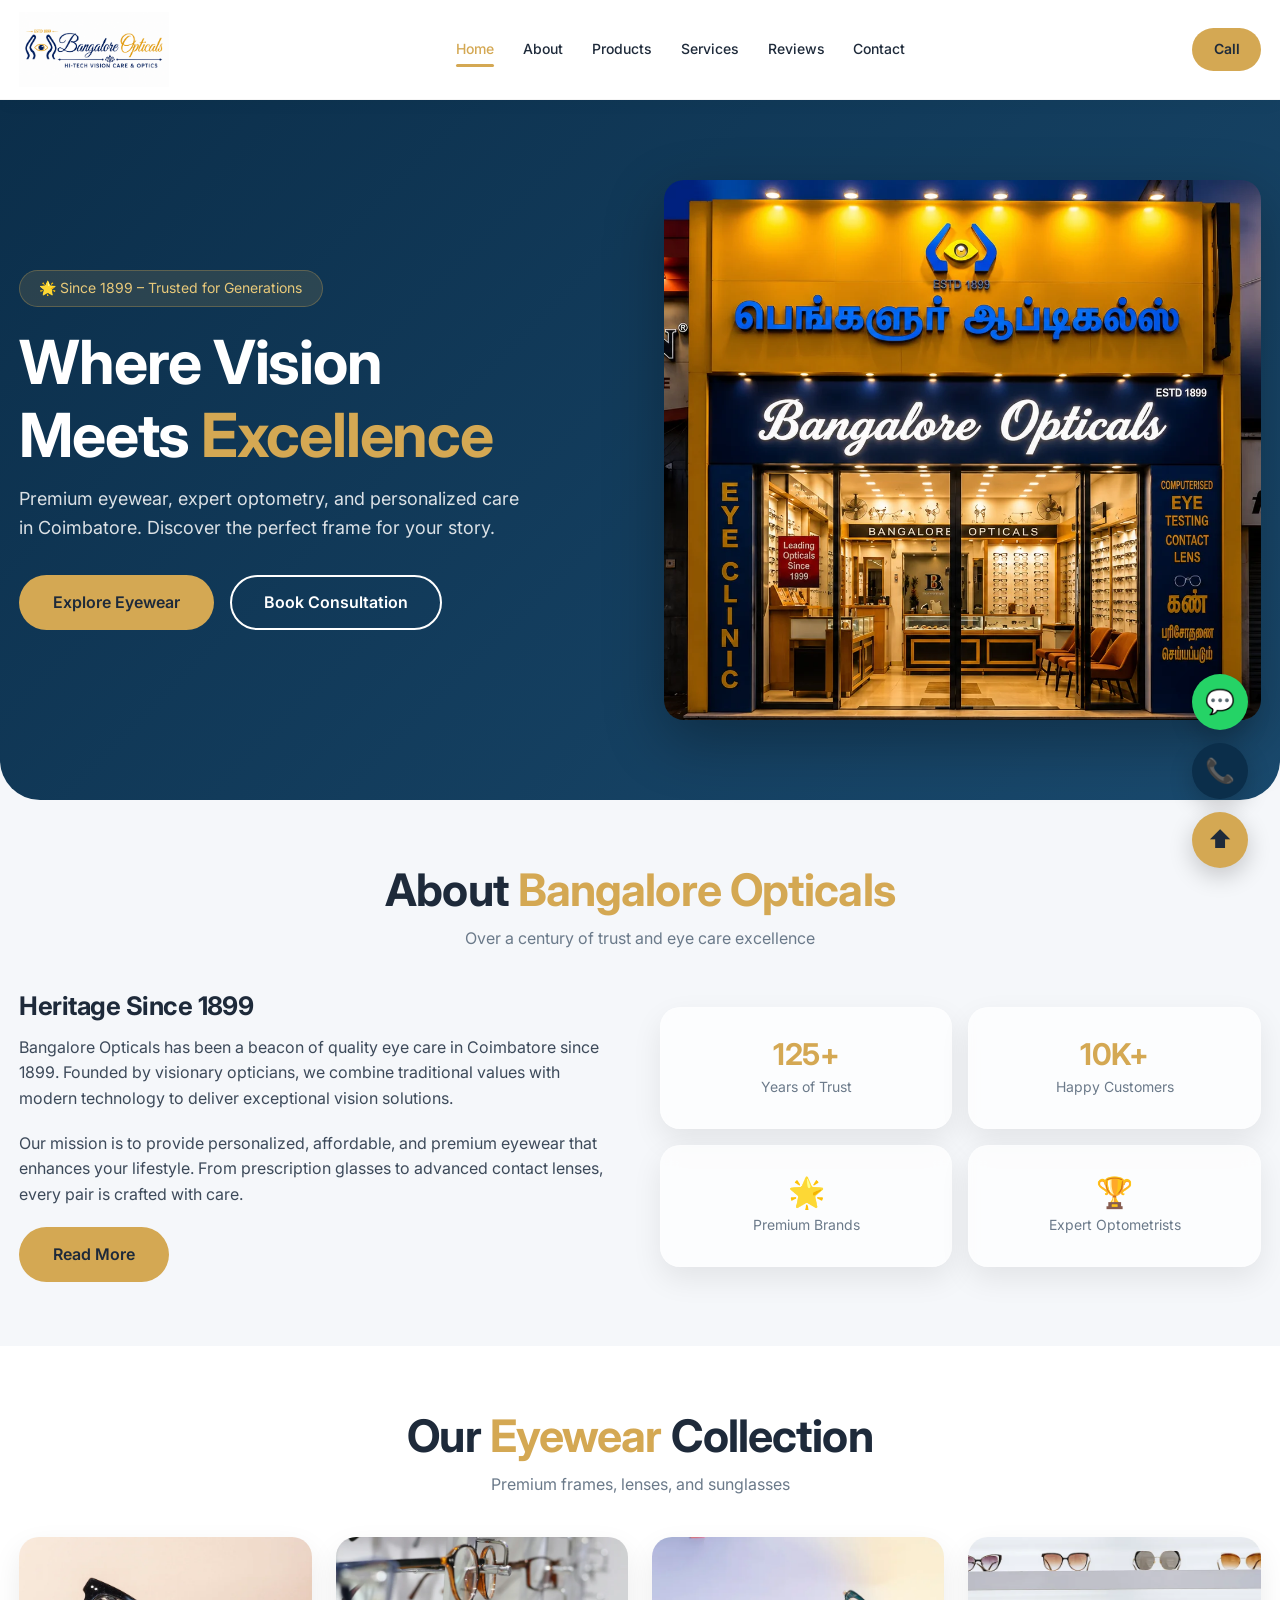
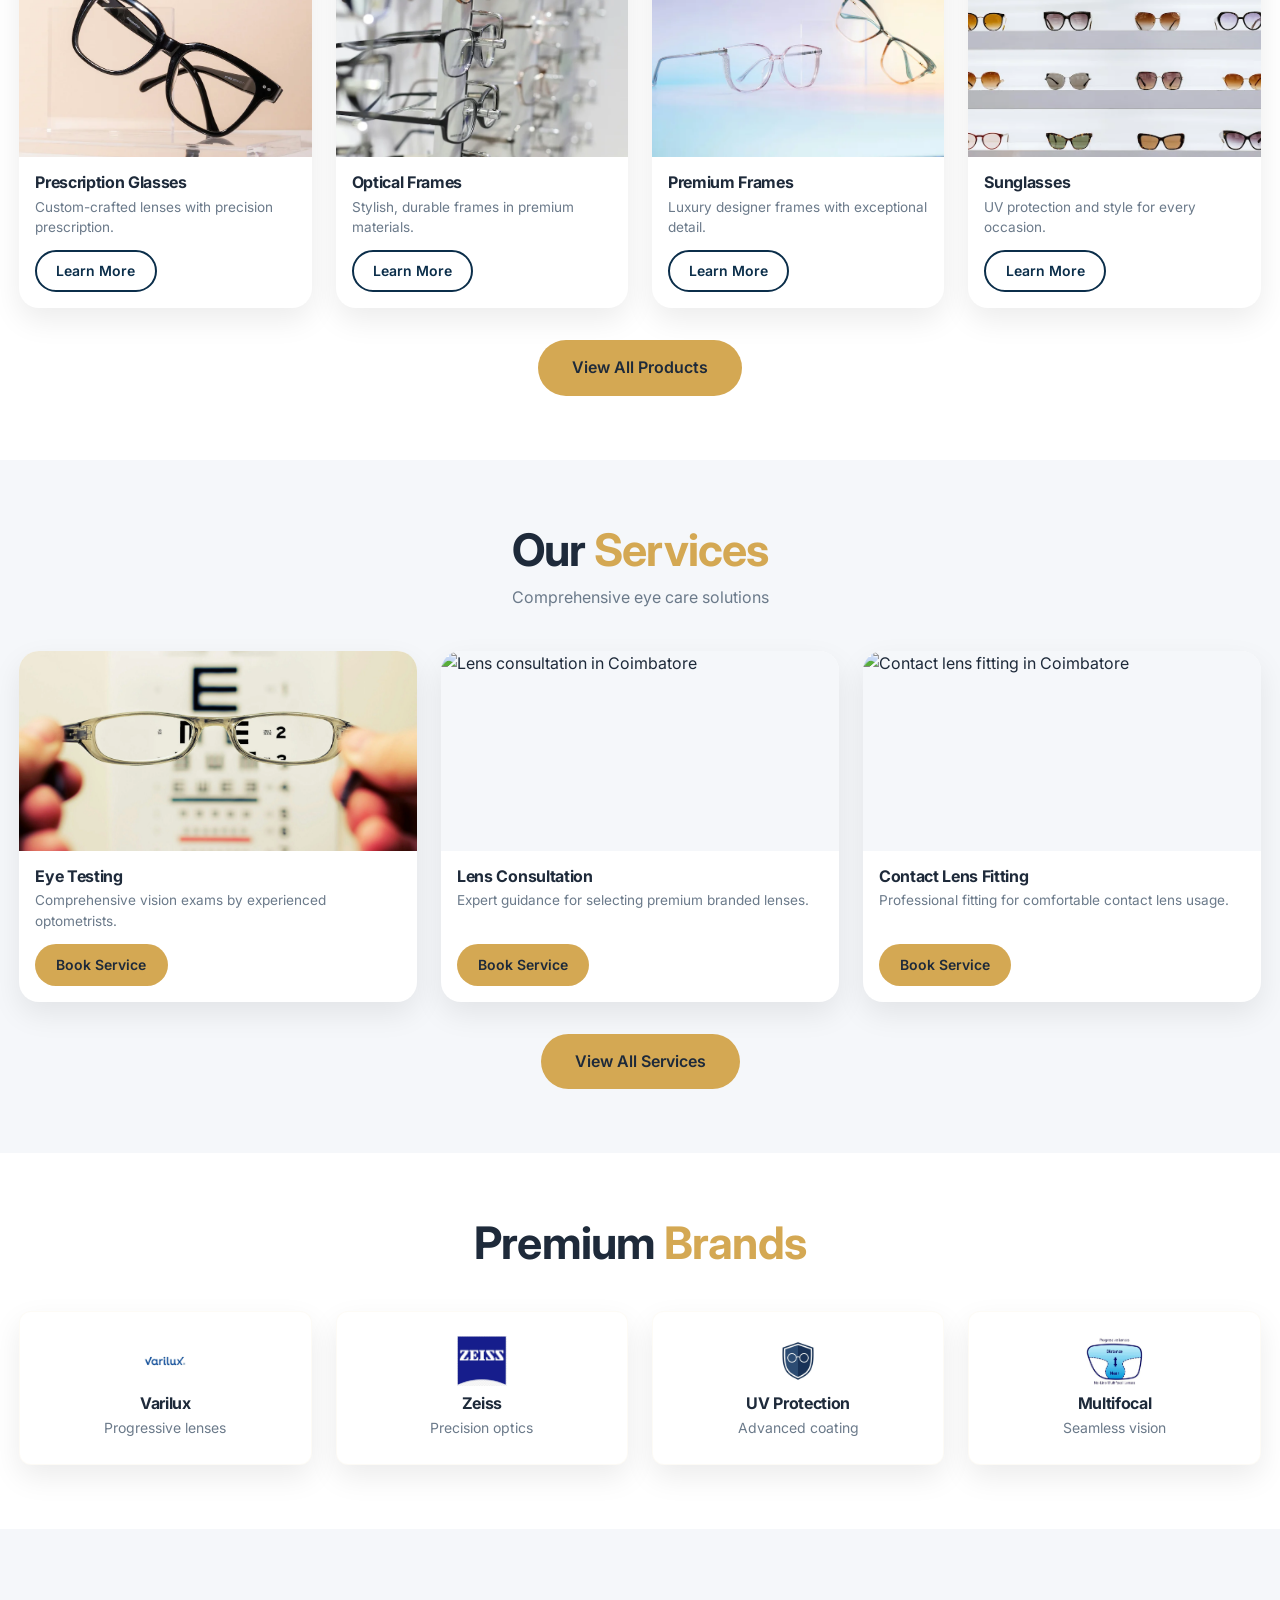
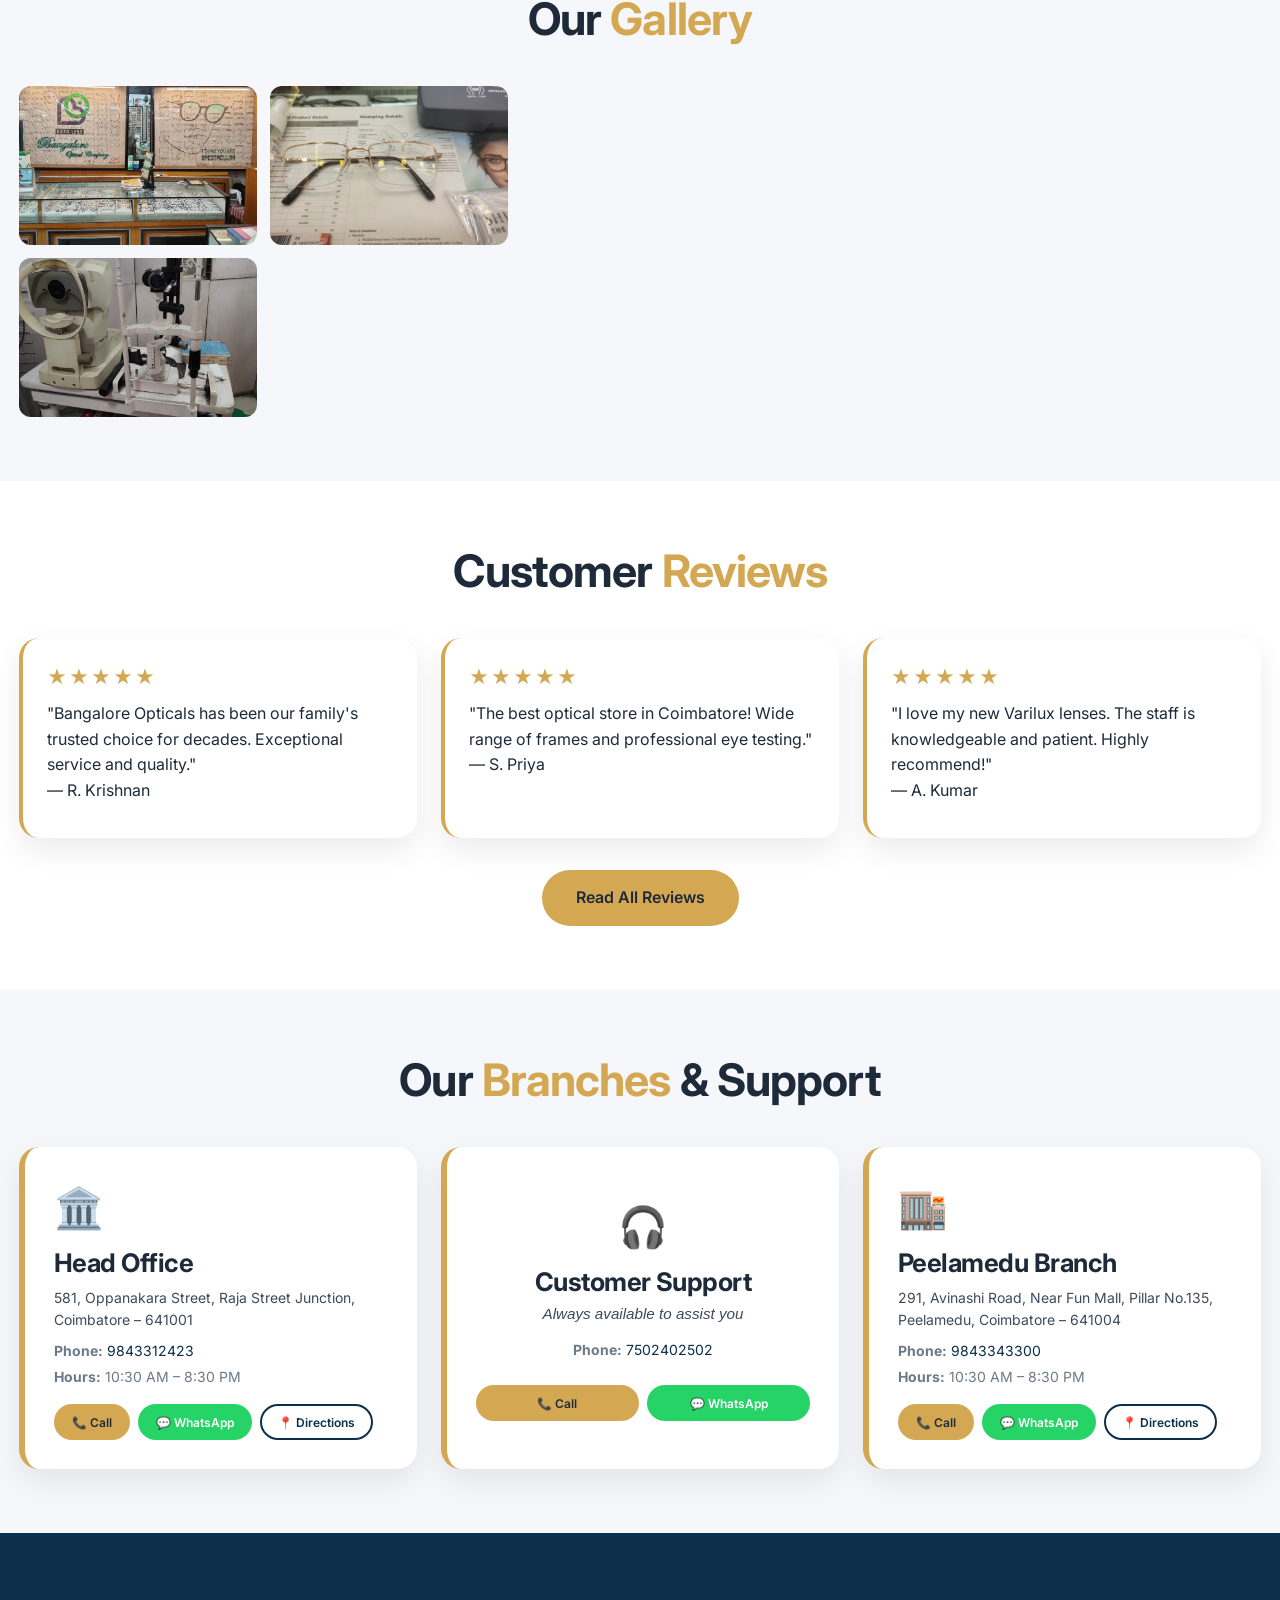
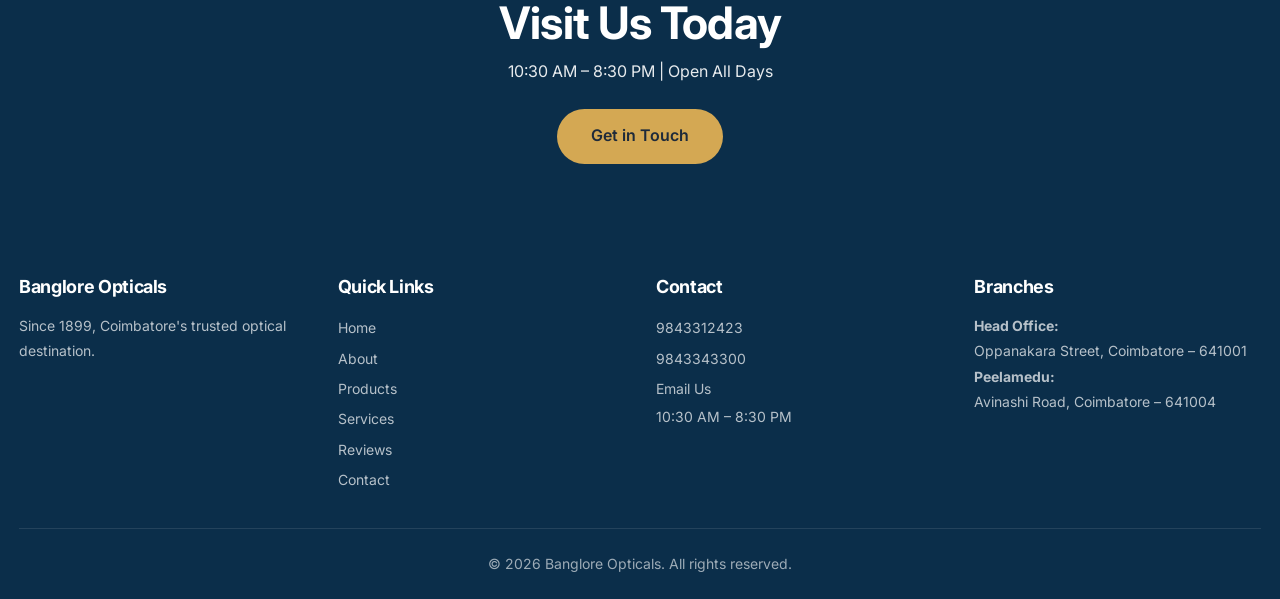
==== commit f35acd40: "Complete SEO optimization for Bangalore Opticals" ====
--- a/index.html
+++ b/index.html
@@ -3,21 +3,26 @@
 <head>
     <meta charset="UTF-8">
     <meta name="viewport" content="width=device-width, initial-scale=1.0">
-    <title>Bangalore Opticals – Since 1899 | Premium Eyewear Coimbatore</title>
-    <meta name="description" content="Bangalore Opticals, Coimbatore's trusted optical shop since 1899. Premium eyewear, prescription glasses, contact lenses, and expert eye care services.">
-    <meta name="keywords" content="Bangalore Opticals, Coimbatore, optical shop, eyewear, prescription glasses, contact lenses, eye testing">
-    <link rel="canonical" href="https://bangaloreopticals.com/">
-    
-    <meta property="og:title" content="Bangalore Opticals – Since 1899 | Premium Eyewear Coimbatore">
-    <meta property="og:description" content="Trusted since 1899. Premium eyewear, expert eye care, and personalized service in Coimbatore.">
+    <title>Bangalore Opticals | Optical Shop in Coimbatore - Eyeglasses & Eye Care</title>
+    <meta name="description" content="Bangalore Opticals is a trusted optical shop in Coimbatore offering premium eyeglasses, sunglasses, contact lenses, and expert eye testing since 1899. Visit us today!">
+    <meta name="keywords" content="optical shop in Coimbatore, eyeglasses in Coimbatore, eye testing in Coimbatore, contact lenses in Coimbatore, sunglasses in Coimbatore, Bangalore Opticals">
+    <link rel="canonical" href="https://bangaloreopticals.in/">
+    
+    <!-- Open Graph -->
+    <meta property="og:title" content="Bangalore Opticals | Optical Shop in Coimbatore - Eyeglasses & Eye Care">
+    <meta property="og:description" content="Bangalore Opticals in Coimbatore offers premium eyeglasses, sunglasses, contact lenses, and expert eye testing. Trusted since 1899.">
     <meta property="og:type" content="website">
-    <meta property="og:url" content="https://bangaloreopticals.com/">
-    <meta property="og:image" content="assets/images/hero/hero-banner.webp">
-    
+    <meta property="og:url" content="https://bangaloreopticals.in/">
+    <meta property="og:image" content="https://bangaloreopticals.in/assets/images/hero/hero-banner.webp">
+    <meta property="og:site_name" content="Bangalore Opticals">
+    <meta property="og:image:width" content="1200">
+    <meta property="og:image:height" content="630">
+    
+    <!-- Twitter Card -->
     <meta name="twitter:card" content="summary_large_image">
-    <meta name="twitter:title" content="Bangalore Opticals – Since 1899">
-    <meta name="twitter:description" content="Premium eyewear and eye care in Coimbatore since 1899.">
-    <meta name="twitter:image" content="assets/images/hero/hero-banner.webp">
+    <meta name="twitter:title" content="Bangalore Opticals | Optical Shop in Coimbatore">
+    <meta name="twitter:description" content="Premium eyeglasses, sunglasses, contact lenses, and eye testing in Coimbatore. Trusted since 1899.">
+    <meta name="twitter:image" content="https://bangaloreopticals.in/assets/images/hero/hero-banner.webp">
     
     <link rel="icon" href="favicon.ico">
     <link rel="apple-touch-icon" href="assets/images/favicon/apple-touch-icon.png">
@@ -47,7 +52,7 @@
                         </div>
                     </div>
                     <div class="hero-image">
-                        <img src="assets/images/hero/hero-banner.webp" alt="Bangalore Opticals premium eyewear showroom" loading="lazy" width="600" height="400" decoding="async">
+                        <img src="assets/images/hero/hero-banner.webp" alt="Bangalore Opticals premium eyewear showroom in Coimbatore" loading="eager" fetchpriority="high" width="600" height="400" decoding="async">
                     </div>
                 </div>
             </div>
@@ -88,7 +93,7 @@
                 <div class="product-grid-home">
                     <div class="product-card-home">
                         <div class="product-image-wrapper-home">
-                            <img src="assets/images/products/prescription-glasses.webp" alt="Prescription glasses" loading="lazy" decoding="async">
+                            <img src="assets/images/products/prescription-glasses.webp" alt="Prescription glasses in Coimbatore" loading="lazy" decoding="async">
                         </div>
                         <div class="product-info-home">
                             <h4>Prescription Glasses</h4>
@@ -99,7 +104,7 @@
                     
                     <div class="product-card-home">
                         <div class="product-image-wrapper-home">
-                            <img src="assets/images/products/optical-frames.webp" alt="Optical frames" loading="lazy" decoding="async">
+                            <img src="assets/images/products/optical-frames.webp" alt="Optical frames in Coimbatore" loading="lazy" decoding="async">
                         </div>
                         <div class="product-info-home">
                             <h4>Optical Frames</h4>
@@ -110,7 +115,7 @@
                     
                     <div class="product-card-home">
                         <div class="product-image-wrapper-home">
-                            <img src="assets/images/products/premium-frames.webp" alt="Premium frames" loading="lazy" decoding="async">
+                            <img src="assets/images/products/premium-frames.webp" alt="Premium frames in Coimbatore" loading="lazy" decoding="async">
                         </div>
                         <div class="product-info-home">
                             <h4>Premium Frames</h4>
@@ -121,7 +126,7 @@
                     
                     <div class="product-card-home">
                         <div class="product-image-wrapper-home">
-                            <img src="assets/images/products/sunglasses.webp" alt="Sunglasses" loading="lazy" decoding="async">
+                            <img src="assets/images/products/sunglasses.webp" alt="Sunglasses with UV protection in Coimbatore" loading="lazy" decoding="async">
                         </div>
                         <div class="product-info-home">
                             <h4>Sunglasses</h4>
@@ -148,7 +153,7 @@
                 <div class="service-grid-home">
                     <div class="service-card-home">
                         <div class="service-image-wrapper-home">
-                            <img src="assets/images/services/eye-testing.webp" alt="Eye testing" loading="lazy" decoding="async">
+                            <img src="assets/images/services/eye-testing.webp" alt="Eye testing services in Coimbatore" loading="eager" fetchpriority="high" width="400" height="300" decoding="async">
                         </div>
                         <div class="service-info-home">
                             <h4>Eye Testing</h4>
@@ -159,7 +164,7 @@
                     
                     <div class="service-card-home">
                         <div class="service-image-wrapper-home">
-                            <img src="assets/images/services/lens-consultation.webp" alt="Lens consultation" loading="lazy" decoding="async">
+                            <img src="assets/images/services/lens-consultation-optimized.webp" alt="Lens consultation in Coimbatore" loading="eager" fetchpriority="high" width="400" height="300" decoding="async">
                         </div>
                         <div class="service-info-home">
                             <h4>Lens Consultation</h4>
@@ -170,7 +175,7 @@
                     
                     <div class="service-card-home">
                         <div class="service-image-wrapper-home">
-                            <img src="assets/images/services/contact-lens-fitting.webp" alt="Contact lens fitting" loading="lazy" decoding="async">
+                            <img src="assets/images/services/contact-lens-fitting-optimized.webp" alt="Contact lens fitting in Coimbatore" loading="eager" fetchpriority="high" width="400" height="300" decoding="async">
                         </div>
                         <div class="service-info-home">
                             <h4>Contact Lens Fitting</h4>
@@ -195,28 +200,28 @@
                 <div class="brands-grid-home">
                     <div class="brand-card-home">
                         <div class="brand-logo-wrapper-home">
-                            <img src="assets/images/brands/varilux.webp" alt="Varilux" loading="lazy" decoding="async">
+                            <img src="assets/images/brands/varilux.webp" alt="Varilux progressive lenses" loading="lazy" decoding="async">
                         </div>
                         <h4>Varilux</h4>
                         <p>Progressive lenses</p>
                     </div>
                     <div class="brand-card-home">
                         <div class="brand-logo-wrapper-home">
-                            <img src="assets/images/brands/zeiss.webp" alt="Zeiss" loading="lazy" decoding="async">
+                            <img src="assets/images/brands/zeiss.webp" alt="Zeiss precision optics" loading="lazy" decoding="async">
                         </div>
                         <h4>Zeiss</h4>
                         <p>Precision optics</p>
                     </div>
                     <div class="brand-card-home">
                         <div class="brand-logo-wrapper-home">
-                            <img src="assets/images/brands/uv-protect.webp" alt="UV Protection" loading="lazy" decoding="async">
+                            <img src="assets/images/brands/uv-protect.webp" alt="UV Protection advanced lens coating" loading="lazy" decoding="async">
                         </div>
                         <h4>UV Protection</h4>
                         <p>Advanced coating</p>
                     </div>
                     <div class="brand-card-home">
                         <div class="brand-logo-wrapper-home">
-                            <img src="assets/images/brands/multifocal.webp" alt="Multifocal" loading="lazy" decoding="async">
+                            <img src="assets/images/brands/multifocal.webp" alt="Multifocal seamless vision lenses" loading="lazy" decoding="async">
                         </div>
                         <h4>Multifocal</h4>
                         <p>Seamless vision</p>
@@ -233,22 +238,22 @@
                 </div>
                 <div class="gallery-grid">
                     <div class="gallery-image-wrapper">
-                        <img src="assets/images/gallery/gallery-01.webp" alt="Showroom" loading="lazy" decoding="async">
-                    </div>
-                    <div class="gallery-image-wrapper">
-                        <img src="assets/images/gallery/gallery-02.webp" alt="Eyewear collection" loading="lazy" decoding="async">
-                    </div>
-                    <div class="gallery-image-wrapper">
-                        <img src="assets/images/gallery/gallery-03.webp" alt="Premium frames" loading="lazy" decoding="async">
-                    </div>
-                    <div class="gallery-image-wrapper">
-                        <img src="assets/images/gallery/gallery-04.webp" alt="Sunglasses" loading="lazy" decoding="async">
-                    </div>
-                    <div class="gallery-image-wrapper">
-                        <img src="assets/images/gallery/gallery-05.webp" alt="Optical shop interior" loading="lazy" decoding="async">
-                    </div>
-                    <div class="gallery-image-wrapper">
-                        <img src="assets/images/gallery/gallery-06.webp" alt="Eye testing equipment" loading="lazy" decoding="async">
+                        <img src="assets/images/gallery/gallery-01.webp" alt="Bangalore Opticals showroom in Coimbatore" loading="lazy" decoding="async">
+                    </div>
+                    <div class="gallery-image-wrapper">
+                        <img src="assets/images/gallery/gallery-02.webp" alt="Eyewear collection at Bangalore Opticals" loading="lazy" decoding="async">
+                    </div>
+                    <div class="gallery-image-wrapper">
+                        <img src="assets/images/gallery/gallery-03.webp" alt="Premium frames display at optical shop in Coimbatore" loading="lazy" decoding="async">
+                    </div>
+                    <div class="gallery-image-wrapper">
+                        <img src="assets/images/gallery/gallery-04.webp" alt="Sunglasses collection in Coimbatore" loading="lazy" decoding="async">
+                    </div>
+                    <div class="gallery-image-wrapper">
+                        <img src="assets/images/gallery/gallery-05.webp" alt="Optical shop interior at Bangalore Opticals" loading="lazy" decoding="async">
+                    </div>
+                    <div class="gallery-image-wrapper">
+                        <img src="assets/images/gallery/gallery-06.webp" alt="Eye testing equipment at optical store in Coimbatore" loading="lazy" decoding="async">
                     </div>
                 </div>
             </div>
@@ -283,16 +288,13 @@
             </div>
         </section>
 
-        <!-- ============================================
-             BRANCHES & CUSTOMER SUPPORT - 3 CARDS
-             ============================================ -->
+        <!-- BRANCHES & CUSTOMER SUPPORT -->
         <section class="section" id="contact">
             <div class="container">
                 <div class="section-title">
                     <h2>Our <span>Branches</span> & Support</h2>
                 </div>
                 <div class="branch-grid-three">
-                    <!-- Head Office Card -->
                     <div class="branch-card">
                         <div class="branch-icon">🏛️</div>
                         <h3>Head Office</h3>
@@ -306,7 +308,6 @@
                         </div>
                     </div>
 
-                    <!-- Customer Support Card -->
                     <div class="branch-card support-card">
                         <div class="branch-icon">🎧</div>
                         <h3>Customer Support</h3>
@@ -318,7 +319,6 @@
                         </div>
                     </div>
 
-                    <!-- Peelamedu Branch Card -->
                     <div class="branch-card">
                         <div class="branch-icon">🏬</div>
                         <h3>Peelamedu Branch</h3>
@@ -351,14 +351,19 @@
     <script src="assets/js/components.js"></script>
     <script src="assets/js/main.js"></script>
     
+    <!-- Schema Markup - Optical Store -->
     <script type="application/ld+json">
     {
         "@context": "https://schema.org",
-        "@type": "LocalBusiness",
+        "@type": "OpticalStore",
         "name": "Bangalore Opticals",
-        "image": "assets/images/logo/logo.png",
+        "image": "https://bangaloreopticals.in/assets/images/logo/logo.png",
+        "description": "Bangalore Opticals is a trusted optical shop in Coimbatore, offering premium eyeglasses, sunglasses, contact lenses, and expert eye care since 1899.",
         "telephone": "+919843312423",
         "email": "newbangaloreopticals@gmail.com",
+        "priceRange": "₹₹",
+        "foundingDate": "1899",
+        "url": "https://bangaloreopticals.in/",
         "address": {
             "@type": "PostalAddress",
             "streetAddress": "581, Oppanakara Street, Raja Street Junction",
@@ -368,8 +373,59 @@
             "addressCountry": "IN"
         },
         "openingHours": "Mo-Su 10:30-20:30",
-        "priceRange": "₹₹",
-        "foundingDate": "1899"
+        "geo": {
+            "@type": "GeoCoordinates",
+            "latitude": "10.995151",
+            "longitude": "76.956736"
+        },
+        "hasOfferCatalog": {
+            "@type": "OfferCatalog",
+            "name": "Eyewear Services",
+            "itemListElement": [
+                {
+                    "@type": "Offer",
+                    "itemOffered": {
+                        "@type": "Service",
+                        "name": "Eye Testing"
+                    }
+                },
+                {
+                    "@type": "Offer",
+                    "itemOffered": {
+                        "@type": "Service",
+                        "name": "Lens Consultation"
+                    }
+                },
+                {
+                    "@type": "Offer",
+                    "itemOffered": {
+                        "@type": "Service",
+                        "name": "Contact Lens Fitting"
+                    }
+                },
+                {
+                    "@type": "Offer",
+                    "itemOffered": {
+                        "@type": "Product",
+                        "name": "Eyeglasses"
+                    }
+                },
+                {
+                    "@type": "Offer",
+                    "itemOffered": {
+                        "@type": "Product",
+                        "name": "Sunglasses"
+                    }
+                },
+                {
+                    "@type": "Offer",
+                    "itemOffered": {
+                        "@type": "Product",
+                        "name": "Contact Lenses"
+                    }
+                }
+            ]
+        }
     }
     </script>
 </body>
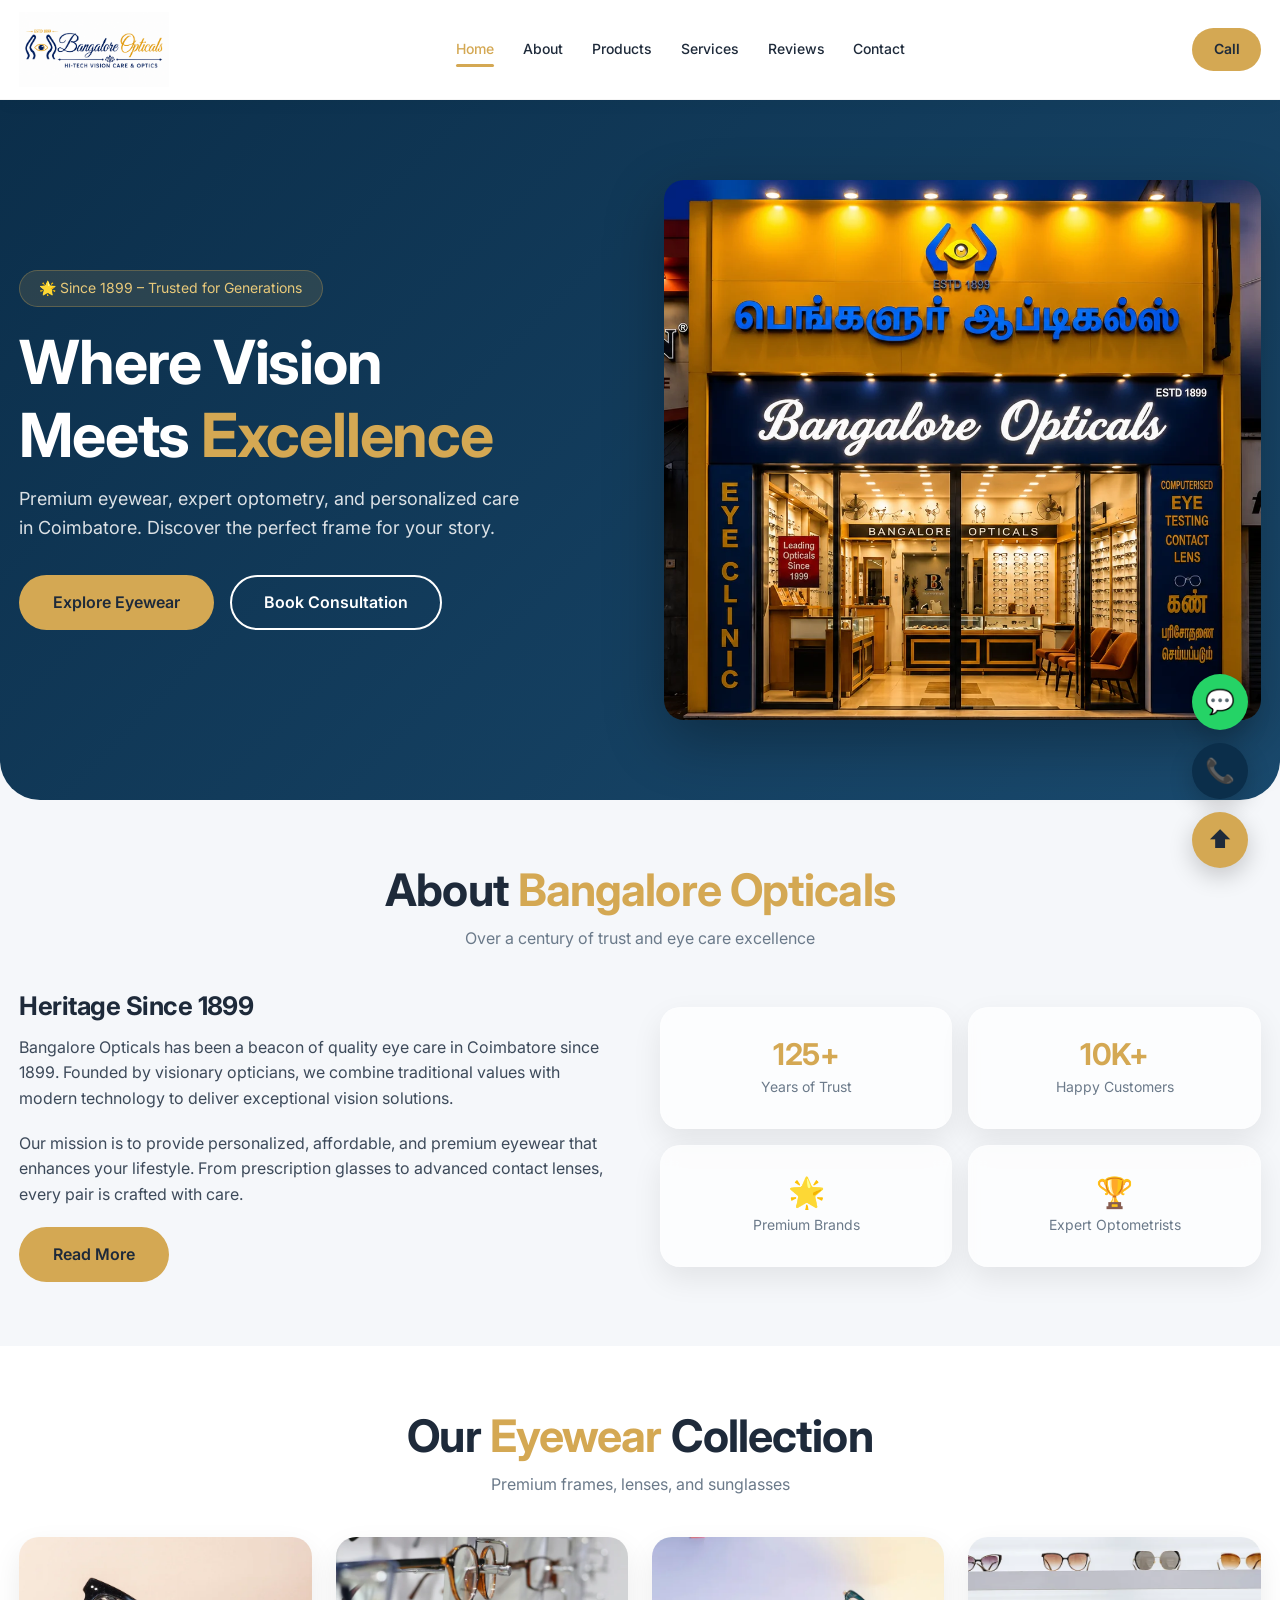
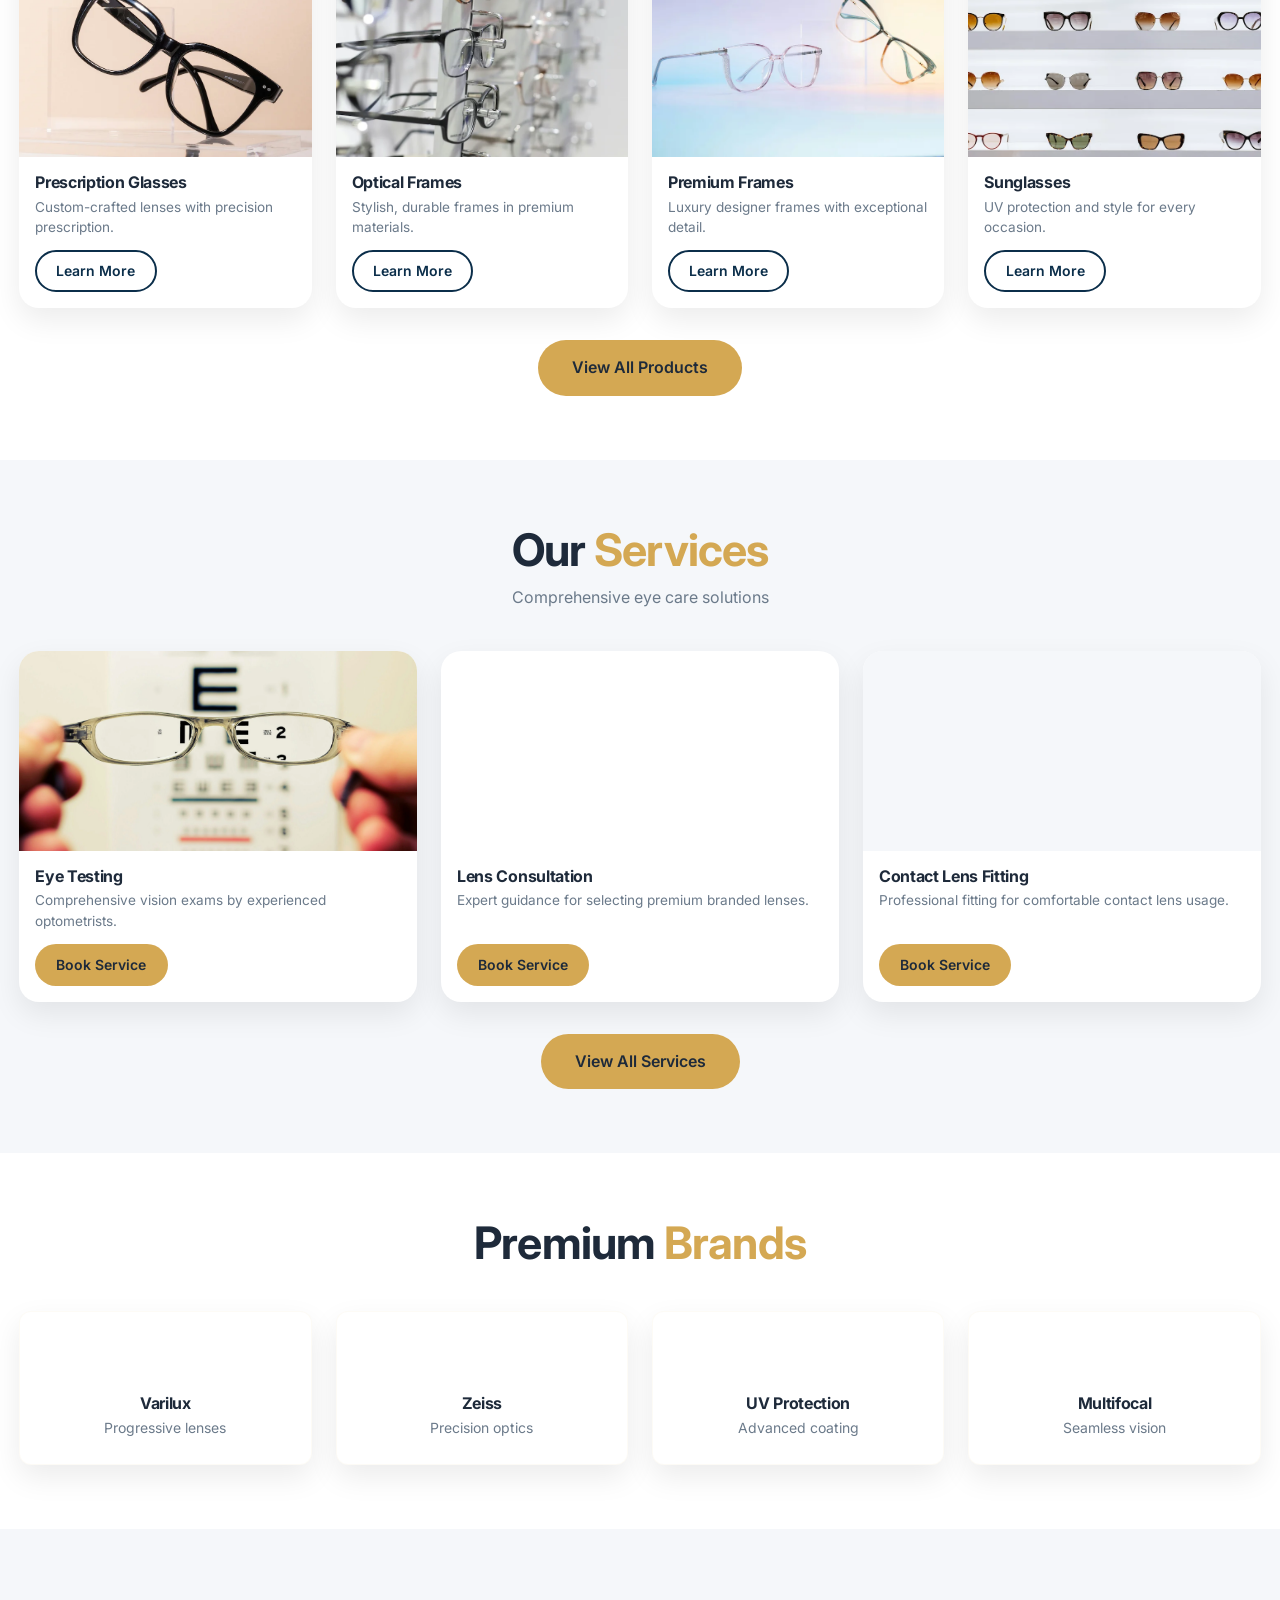
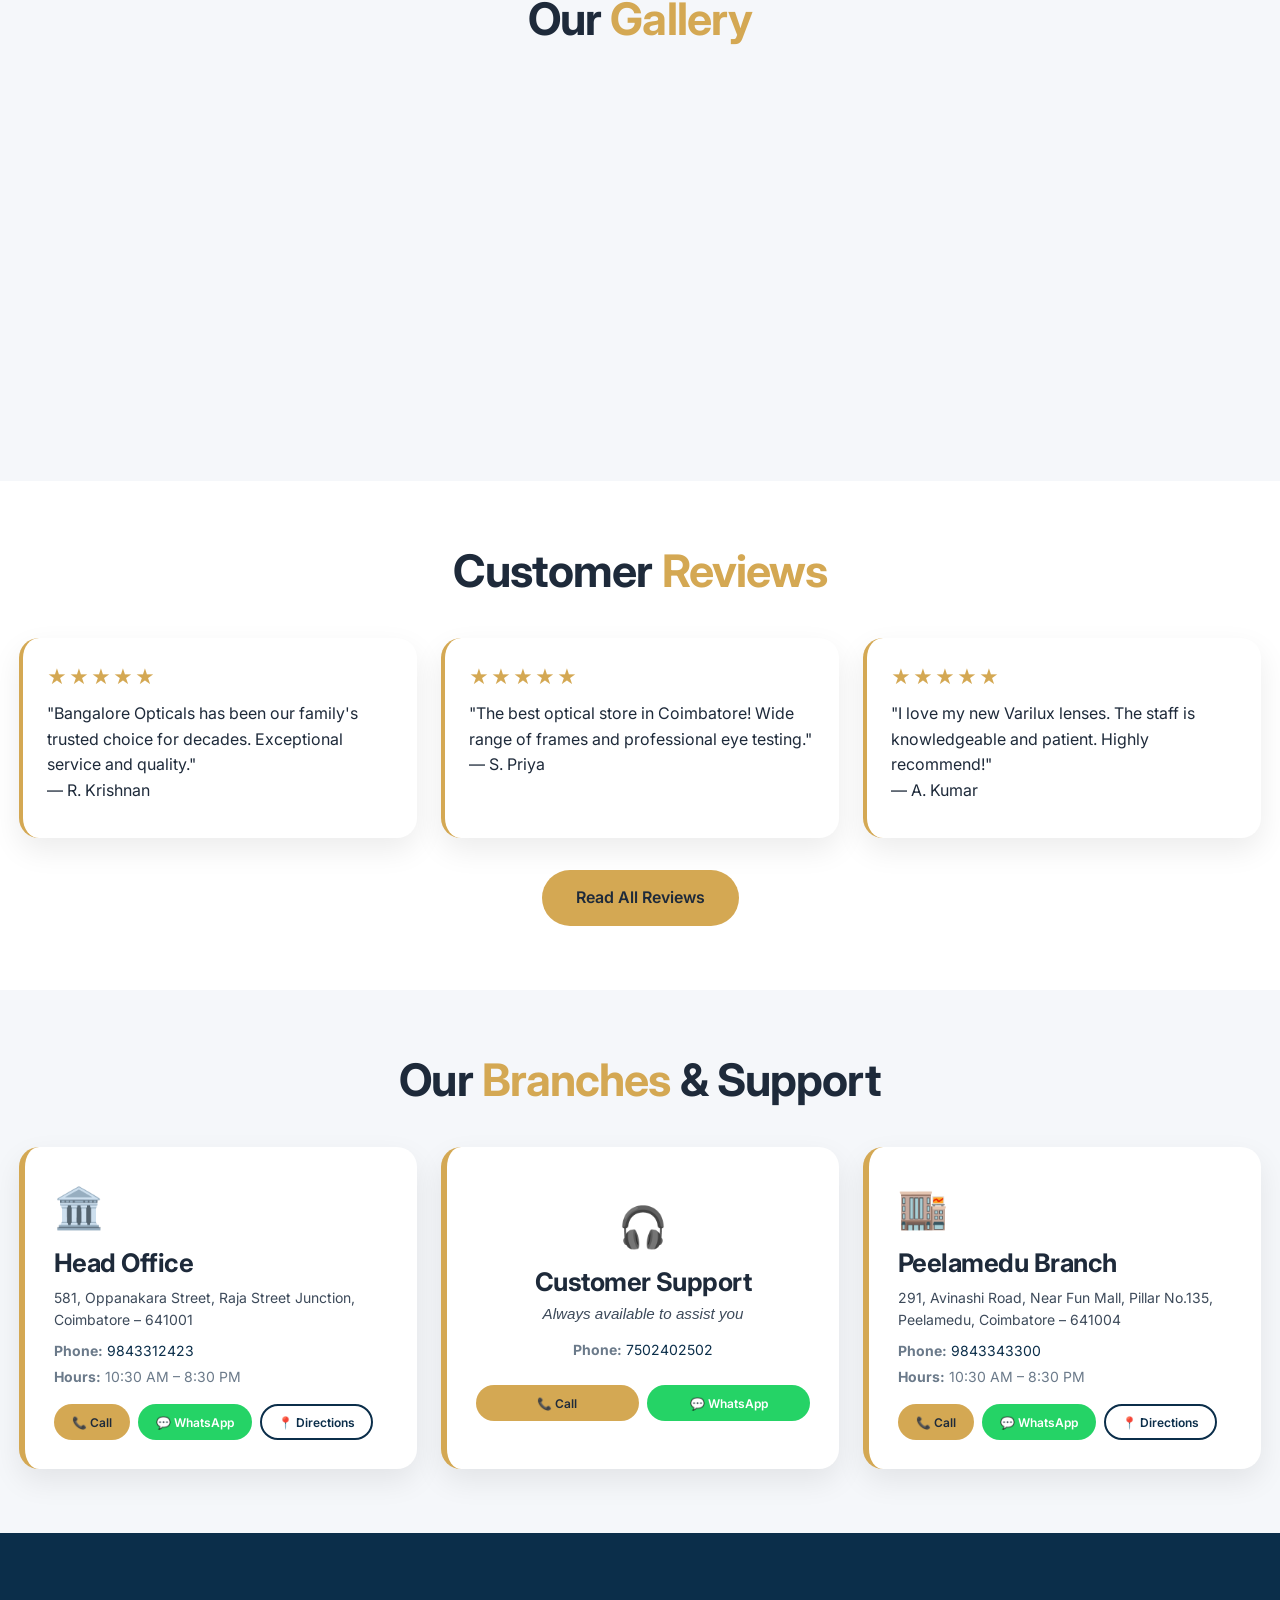
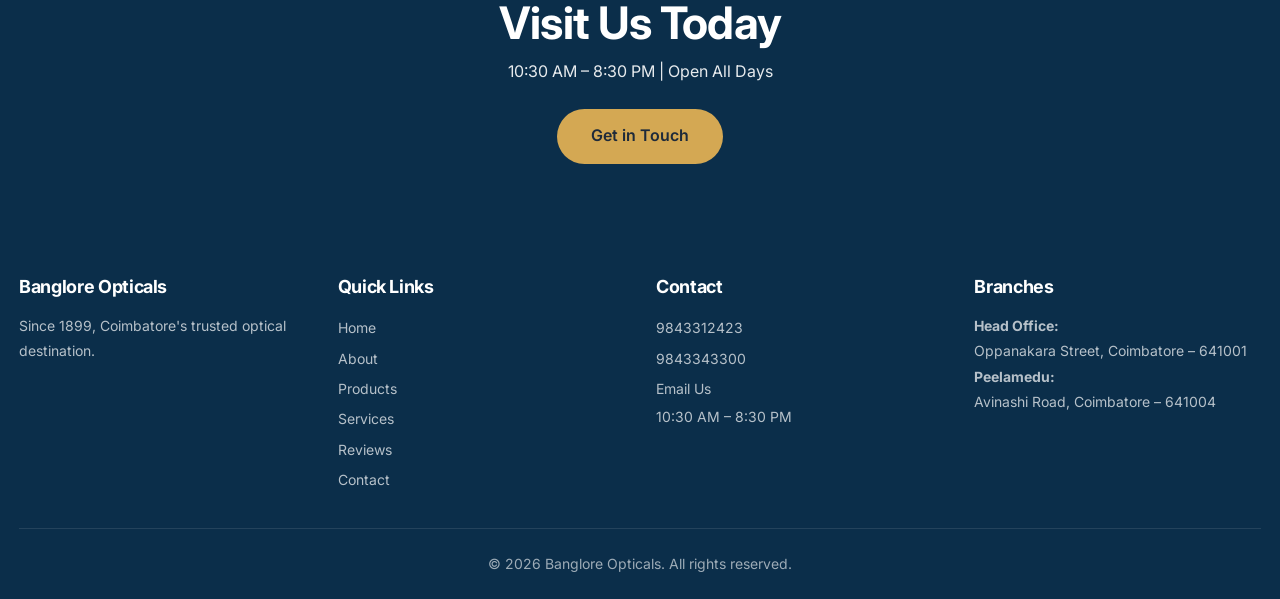
==== commit 55947b6e: "Complete SEO optimization and fix service images" ====
--- a/index.html
+++ b/index.html
@@ -142,7 +142,9 @@
             </div>
         </section>
 
-        <!-- SERVICES -->
+        <!-- ============================================
+             SERVICES SECTION - FIXED IMAGE PATHS
+             ============================================ -->
         <section class="section" id="services">
             <div class="container">
                 <div class="section-title">
@@ -151,9 +153,16 @@
                 </div>
                 
                 <div class="service-grid-home">
+                    <!-- Service 1: Eye Testing -->
                     <div class="service-card-home">
                         <div class="service-image-wrapper-home">
-                            <img src="assets/images/services/eye-testing.webp" alt="Eye testing services in Coimbatore" loading="eager" fetchpriority="high" width="400" height="300" decoding="async">
+                            <img src="assets/images/services/eye-testing.webp" 
+                                 alt="Eye testing services in Coimbatore" 
+                                 loading="eager" 
+                                 fetchpriority="high" 
+                                 width="400" 
+                                 height="300" 
+                                 decoding="async">
                         </div>
                         <div class="service-info-home">
                             <h4>Eye Testing</h4>
@@ -162,9 +171,16 @@
                         </div>
                     </div>
                     
+                    <!-- Service 2: Lens Consultation - FIXED PATH -->
                     <div class="service-card-home">
                         <div class="service-image-wrapper-home">
-                            <img src="assets/images/services/lens-consultation-optimized.webp" alt="Lens consultation in Coimbatore" loading="eager" fetchpriority="high" width="400" height="300" decoding="async">
+                            <img src="assets/images/services/lens-consultation.webp" 
+                                 alt="Lens consultation in Coimbatore" 
+                                 loading="eager" 
+                                 fetchpriority="high" 
+                                 width="400" 
+                                 height="300" 
+                                 decoding="async">
                         </div>
                         <div class="service-info-home">
                             <h4>Lens Consultation</h4>
@@ -173,9 +189,16 @@
                         </div>
                     </div>
                     
+                    <!-- Service 3: Contact Lens Fitting - FIXED PATH -->
                     <div class="service-card-home">
                         <div class="service-image-wrapper-home">
-                            <img src="assets/images/services/contact-lens-fitting-optimized.webp" alt="Contact lens fitting in Coimbatore" loading="eager" fetchpriority="high" width="400" height="300" decoding="async">
+                            <img src="assets/images/services/contact-lens-fitting.webp" 
+                                 alt="Contact lens fitting in Coimbatore" 
+                                 loading="eager" 
+                                 fetchpriority="high" 
+                                 width="400" 
+                                 height="300" 
+                                 decoding="async">
                         </div>
                         <div class="service-info-home">
                             <h4>Contact Lens Fitting</h4>
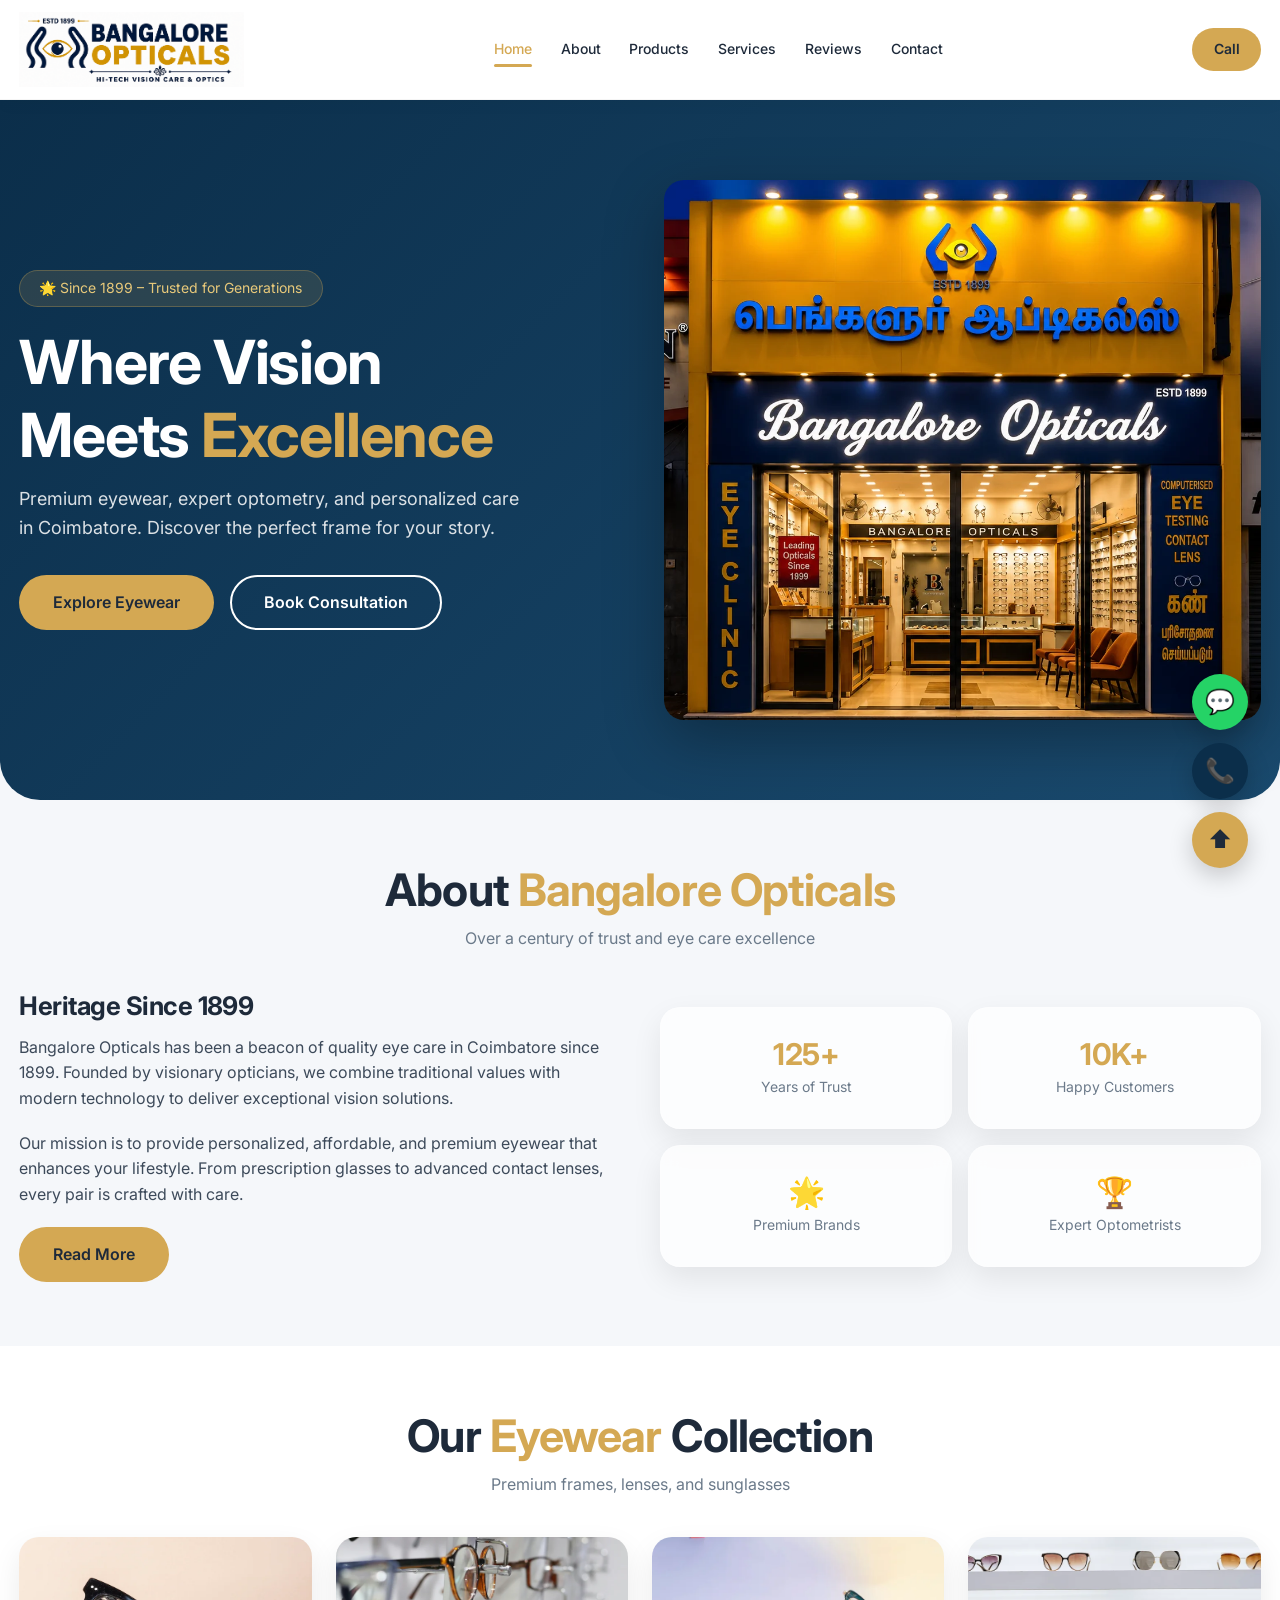
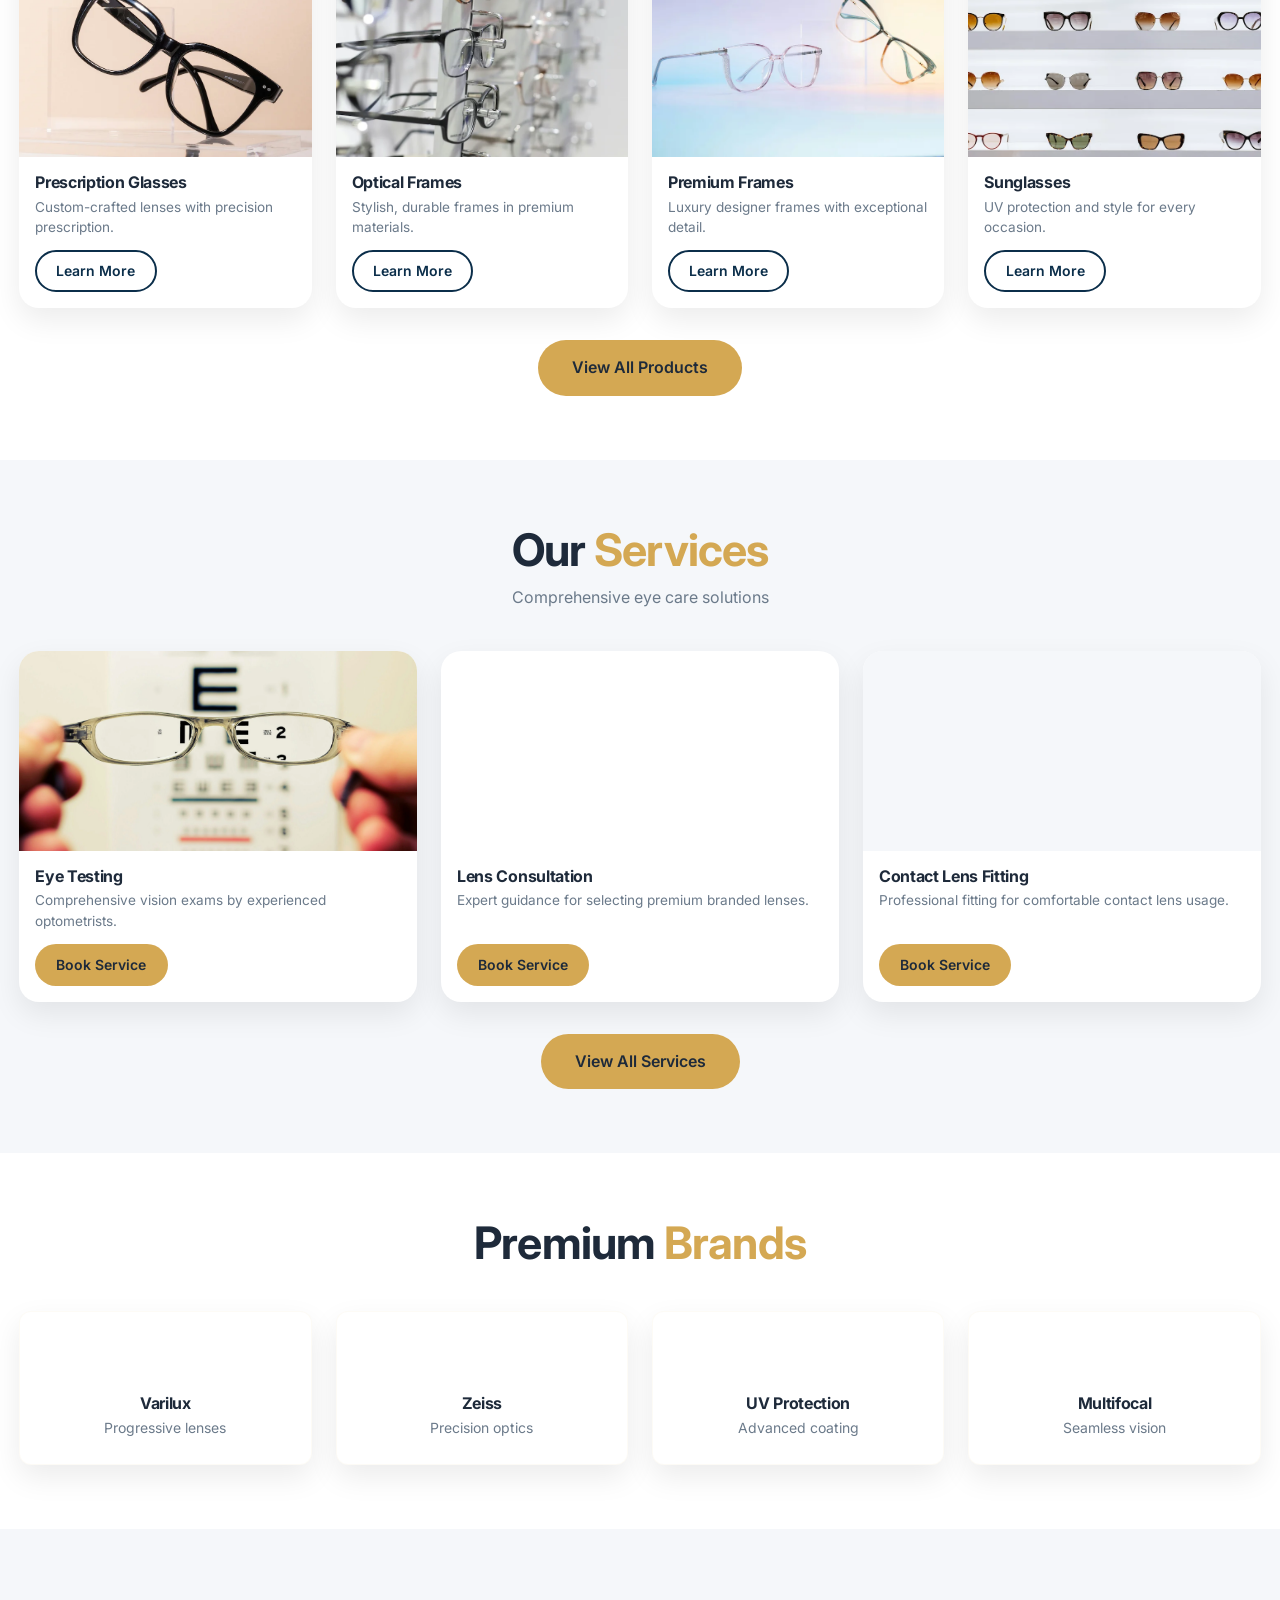
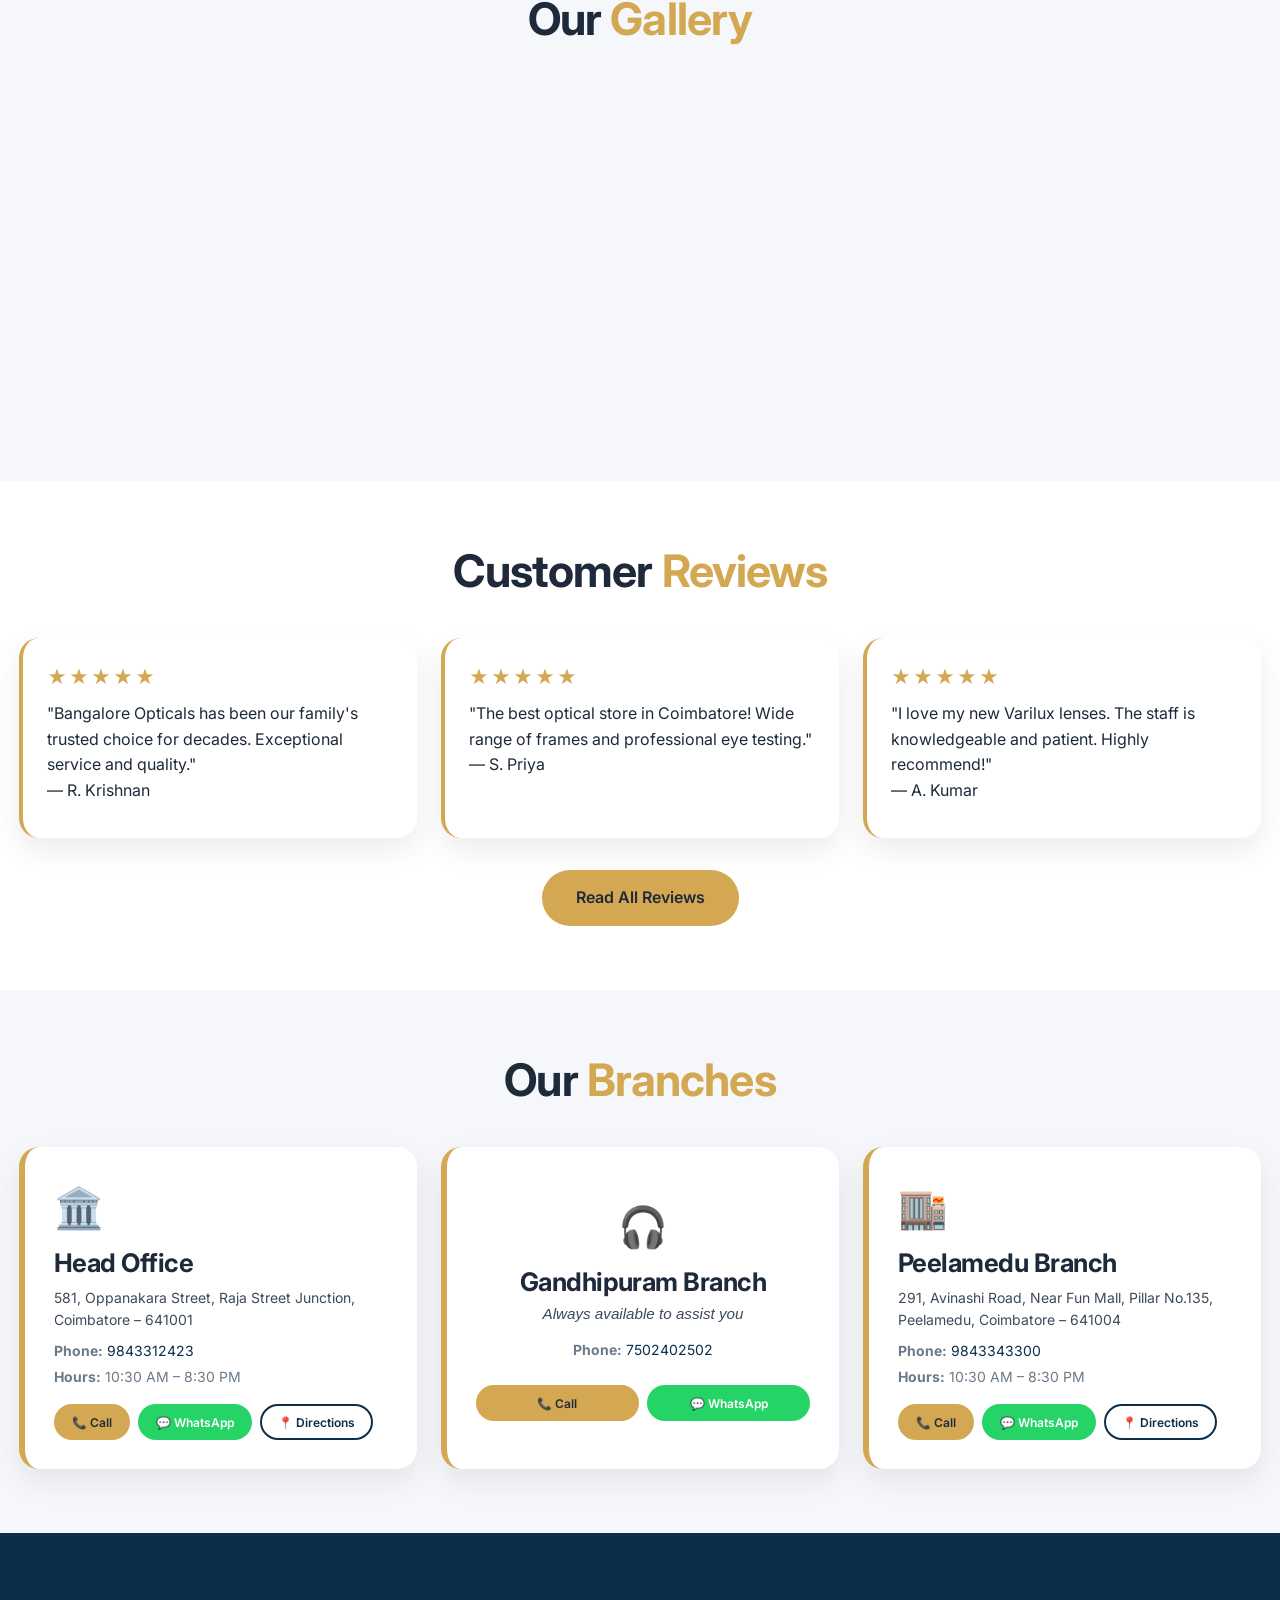
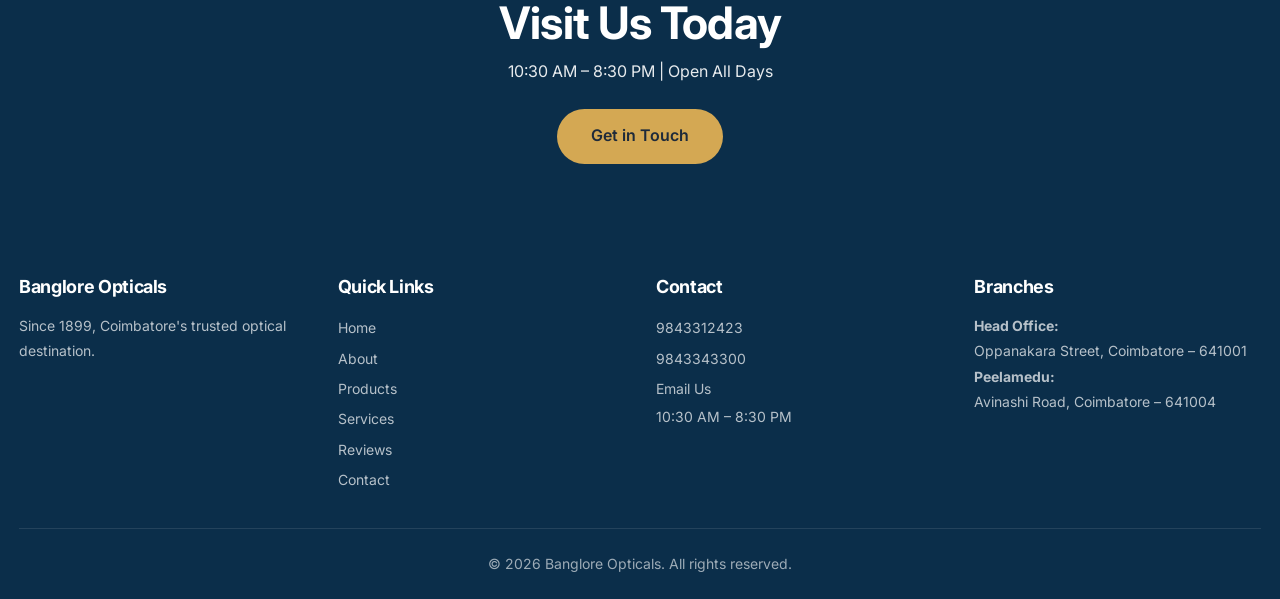
==== commit 6d77b1ba: "Update logo and Gandhipuram branch details" ====
--- a/index.html
+++ b/index.html
@@ -142,9 +142,7 @@
             </div>
         </section>
 
-        <!-- ============================================
-             SERVICES SECTION - FIXED IMAGE PATHS
-             ============================================ -->
+        <!-- SERVICES -->
         <section class="section" id="services">
             <div class="container">
                 <div class="section-title">
@@ -153,16 +151,9 @@
                 </div>
                 
                 <div class="service-grid-home">
-                    <!-- Service 1: Eye Testing -->
                     <div class="service-card-home">
                         <div class="service-image-wrapper-home">
-                            <img src="assets/images/services/eye-testing.webp" 
-                                 alt="Eye testing services in Coimbatore" 
-                                 loading="eager" 
-                                 fetchpriority="high" 
-                                 width="400" 
-                                 height="300" 
-                                 decoding="async">
+                            <img src="assets/images/services/eye-testing.webp" alt="Eye testing services in Coimbatore" loading="eager" fetchpriority="high" width="400" height="300" decoding="async">
                         </div>
                         <div class="service-info-home">
                             <h4>Eye Testing</h4>
@@ -171,16 +162,9 @@
                         </div>
                     </div>
                     
-                    <!-- Service 2: Lens Consultation - FIXED PATH -->
                     <div class="service-card-home">
                         <div class="service-image-wrapper-home">
-                            <img src="assets/images/services/lens-consultation.webp" 
-                                 alt="Lens consultation in Coimbatore" 
-                                 loading="eager" 
-                                 fetchpriority="high" 
-                                 width="400" 
-                                 height="300" 
-                                 decoding="async">
+                            <img src="assets/images/services/lens-consultation.webp" alt="Lens consultation in Coimbatore" loading="eager" fetchpriority="high" width="400" height="300" decoding="async">
                         </div>
                         <div class="service-info-home">
                             <h4>Lens Consultation</h4>
@@ -189,16 +173,9 @@
                         </div>
                     </div>
                     
-                    <!-- Service 3: Contact Lens Fitting - FIXED PATH -->
                     <div class="service-card-home">
                         <div class="service-image-wrapper-home">
-                            <img src="assets/images/services/contact-lens-fitting.webp" 
-                                 alt="Contact lens fitting in Coimbatore" 
-                                 loading="eager" 
-                                 fetchpriority="high" 
-                                 width="400" 
-                                 height="300" 
-                                 decoding="async">
+                            <img src="assets/images/services/contact-lens-fitting.webp" alt="Contact lens fitting in Coimbatore" loading="eager" fetchpriority="high" width="400" height="300" decoding="async">
                         </div>
                         <div class="service-info-home">
                             <h4>Contact Lens Fitting</h4>
@@ -311,13 +288,16 @@
             </div>
         </section>
 
-        <!-- BRANCHES & CUSTOMER SUPPORT -->
+        <!-- ============================================
+             BRANCHES & GANDHIPURAM BRANCH - UPDATED
+             ============================================ -->
         <section class="section" id="contact">
             <div class="container">
                 <div class="section-title">
-                    <h2>Our <span>Branches</span> & Support</h2>
+                    <h2>Our <span>Branches</span></h2>
                 </div>
                 <div class="branch-grid-three">
+                    <!-- Head Office Card -->
                     <div class="branch-card">
                         <div class="branch-icon">🏛️</div>
                         <h3>Head Office</h3>
@@ -331,9 +311,10 @@
                         </div>
                     </div>
 
+                    <!-- Gandhipuram Branch Card - UPDATED -->
                     <div class="branch-card support-card">
                         <div class="branch-icon">🎧</div>
-                        <h3>Customer Support</h3>
+                        <h3>Gandhipuram Branch</h3>
                         <p class="support-text">Always available to assist you</p>
                         <p class="phone"><strong>Phone:</strong> <a href="tel:+917502402502">7502402502</a></p>
                         <div class="branch-actions support-actions">
@@ -342,6 +323,7 @@
                         </div>
                     </div>
 
+                    <!-- Peelamedu Branch Card -->
                     <div class="branch-card">
                         <div class="branch-icon">🏬</div>
                         <h3>Peelamedu Branch</h3>
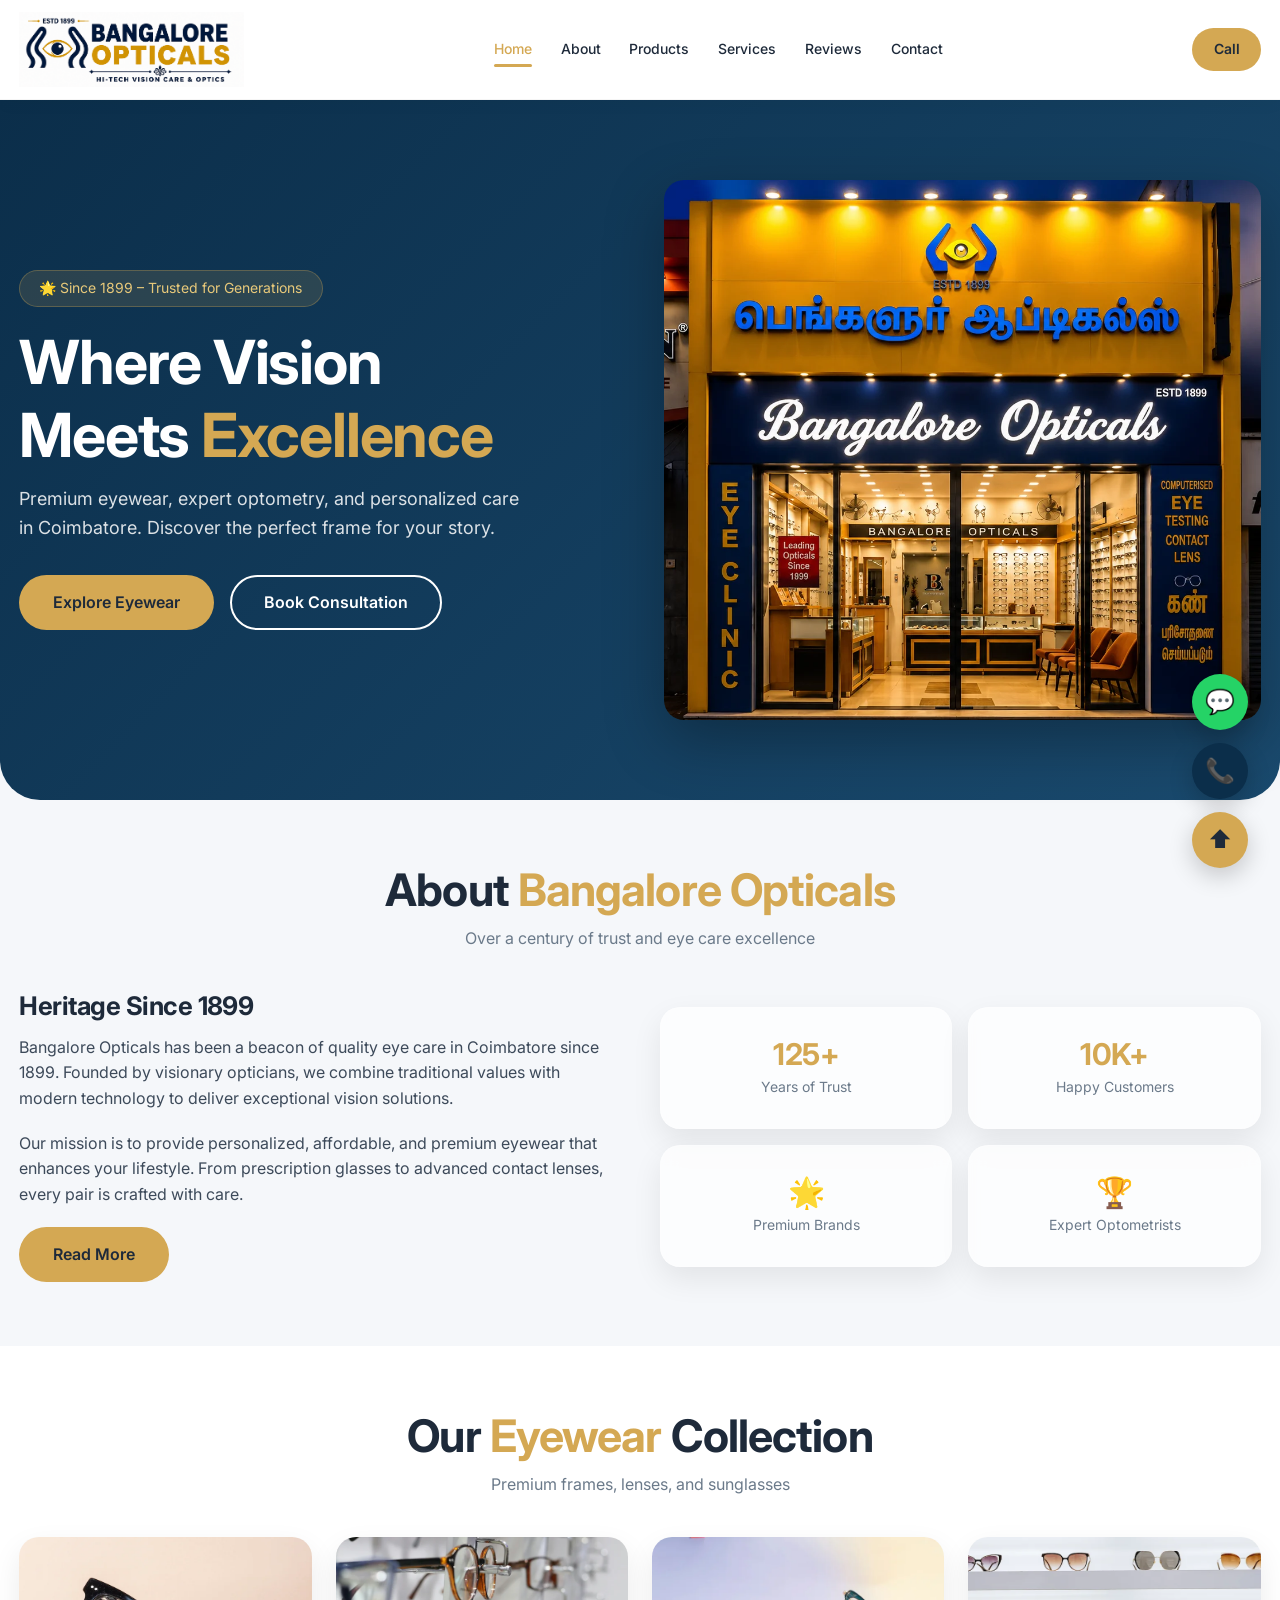
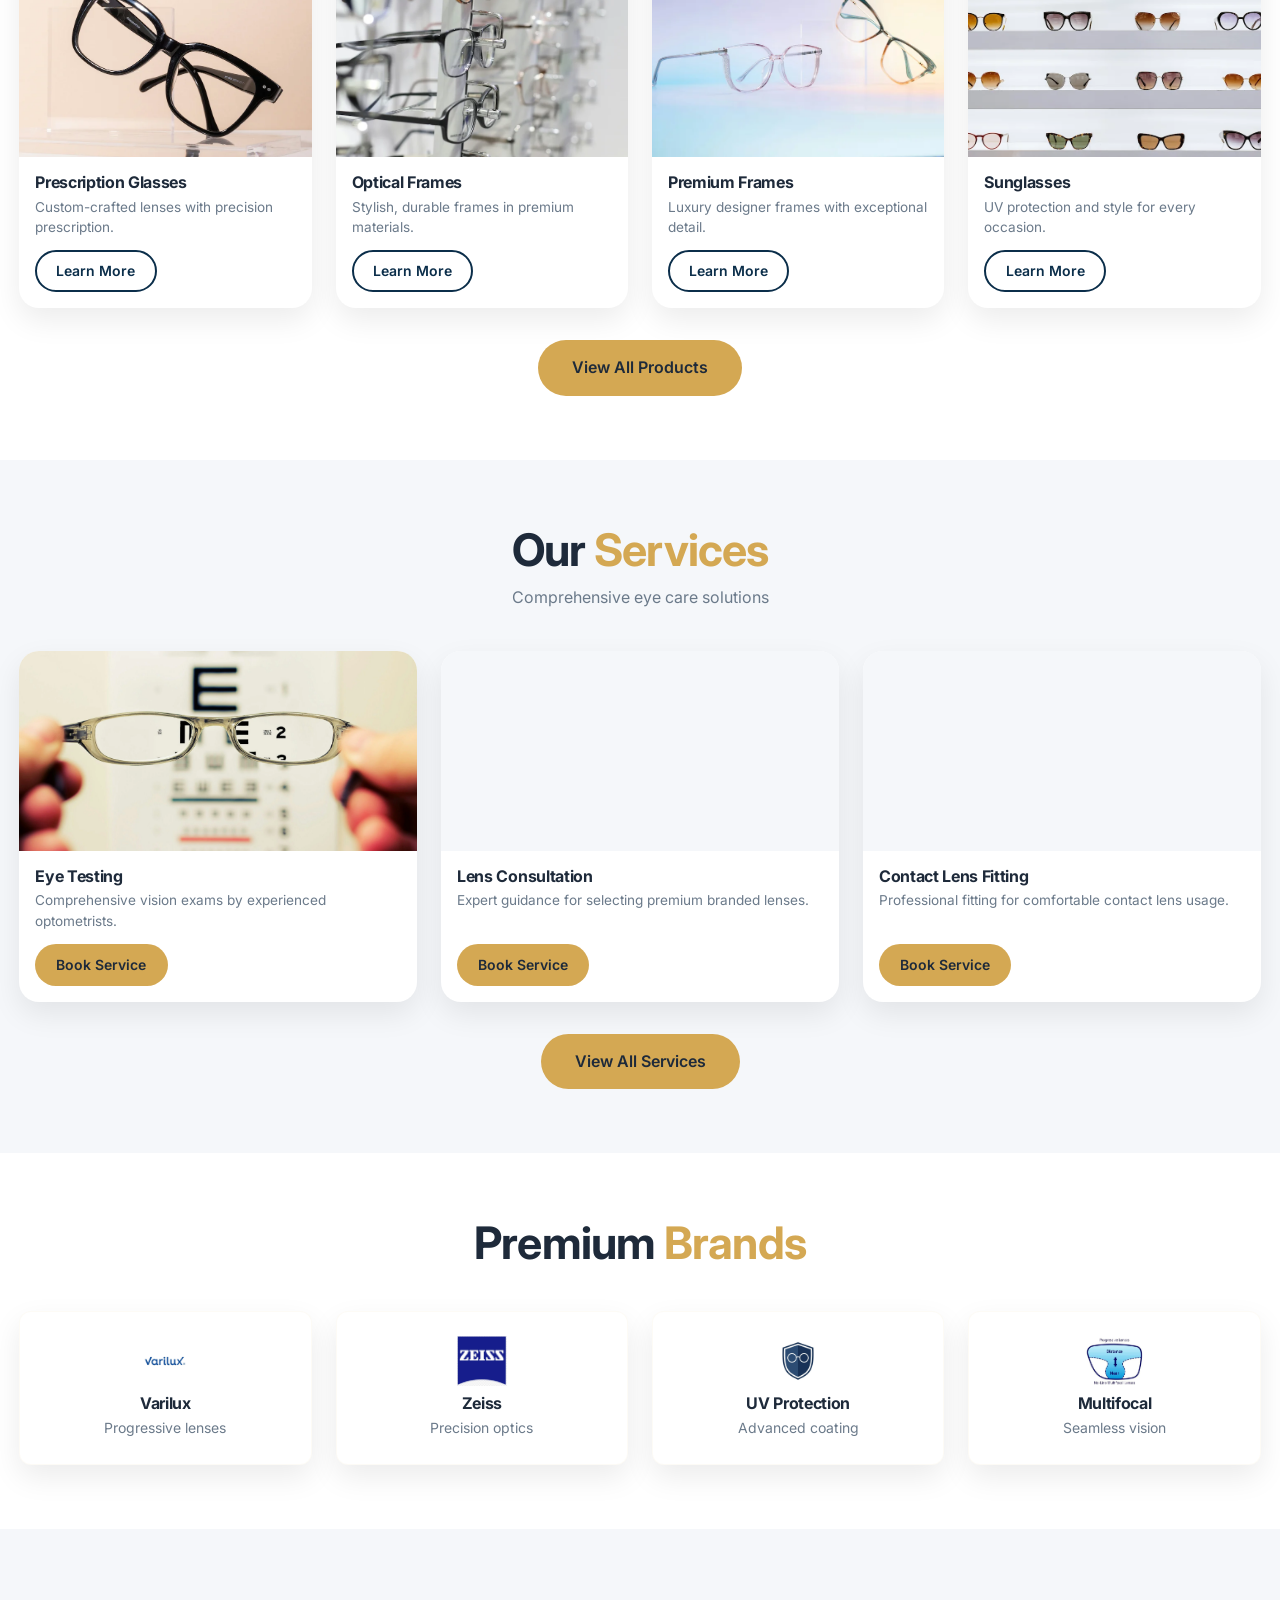
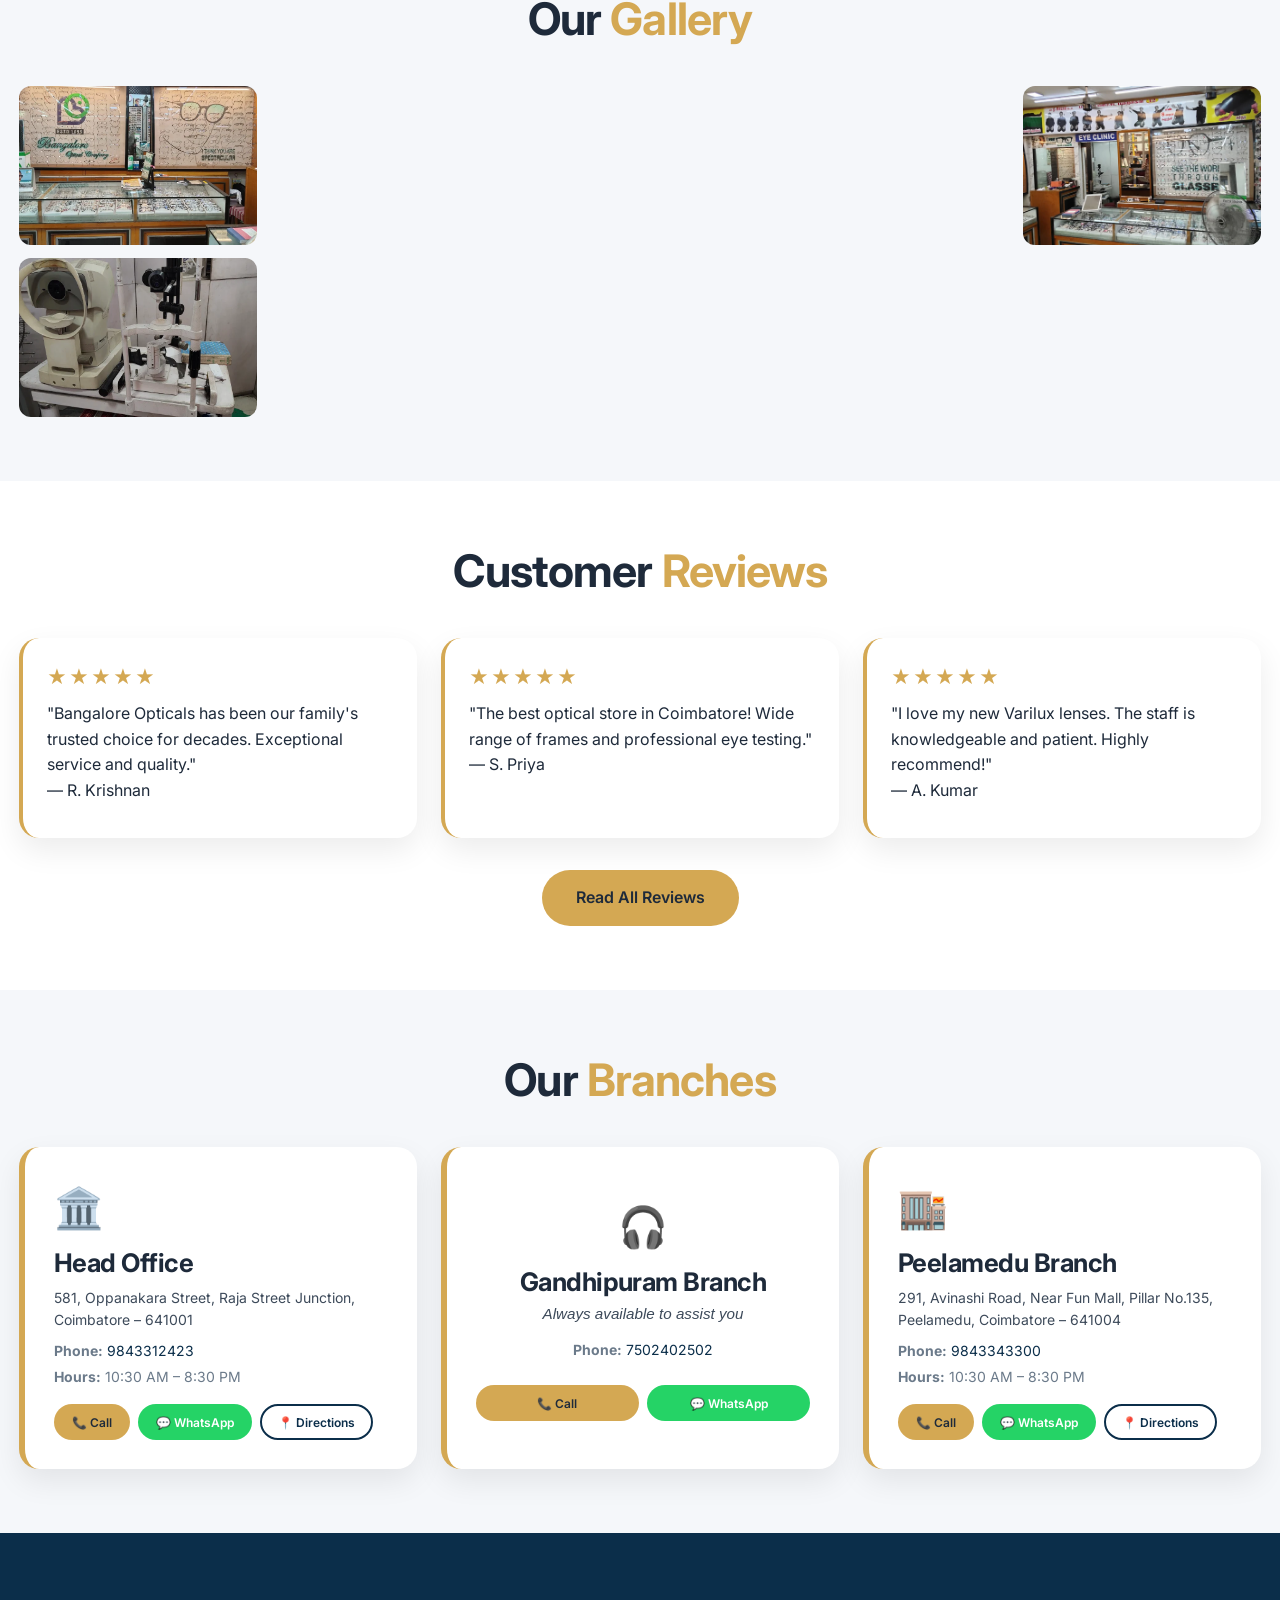
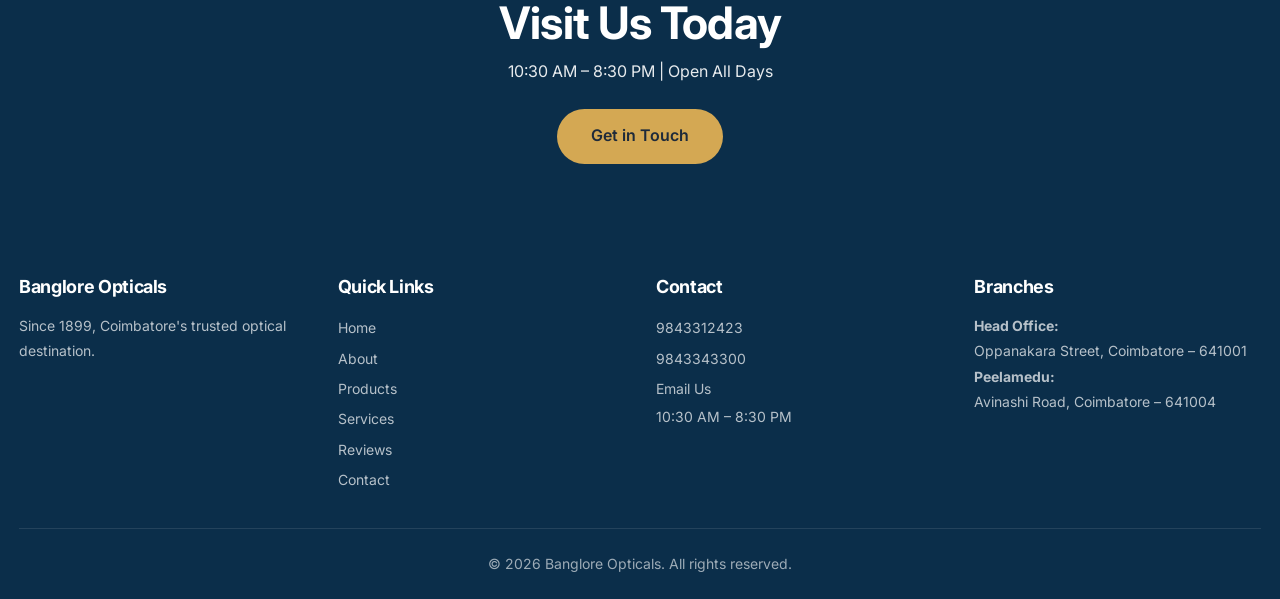
==== commit 084ee46f: "Add Google Analytics GA4 tracking" ====
--- a/index.html
+++ b/index.html
@@ -1,6 +1,15 @@
 <!DOCTYPE html>
 <html lang="en">
 <head>
+    <!-- Google tag (gtag.js) -->
+    <script async src="https://www.googletagmanager.com/gtag/js?id=G-YBCKCX7HHE"></script>
+    <script>
+      window.dataLayer = window.dataLayer || [];
+      function gtag(){dataLayer.push(arguments);}
+      gtag('js', new Date());
+      gtag('config', 'G-YBCKCX7HHE');
+    </script>
+    
     <meta charset="UTF-8">
     <meta name="viewport" content="width=device-width, initial-scale=1.0">
     <title>Bangalore Opticals | Optical Shop in Coimbatore - Eyeglasses & Eye Care</title>
@@ -288,16 +297,13 @@
             </div>
         </section>
 
-        <!-- ============================================
-             BRANCHES & GANDHIPURAM BRANCH - UPDATED
-             ============================================ -->
+        <!-- BRANCHES & GANDHIPURAM BRANCH -->
         <section class="section" id="contact">
             <div class="container">
                 <div class="section-title">
                     <h2>Our <span>Branches</span></h2>
                 </div>
                 <div class="branch-grid-three">
-                    <!-- Head Office Card -->
                     <div class="branch-card">
                         <div class="branch-icon">🏛️</div>
                         <h3>Head Office</h3>
@@ -311,7 +317,6 @@
                         </div>
                     </div>
 
-                    <!-- Gandhipuram Branch Card - UPDATED -->
                     <div class="branch-card support-card">
                         <div class="branch-icon">🎧</div>
                         <h3>Gandhipuram Branch</h3>
@@ -323,7 +328,6 @@
                         </div>
                     </div>
 
-                    <!-- Peelamedu Branch Card -->
                     <div class="branch-card">
                         <div class="branch-icon">🏬</div>
                         <h3>Peelamedu Branch</h3>
